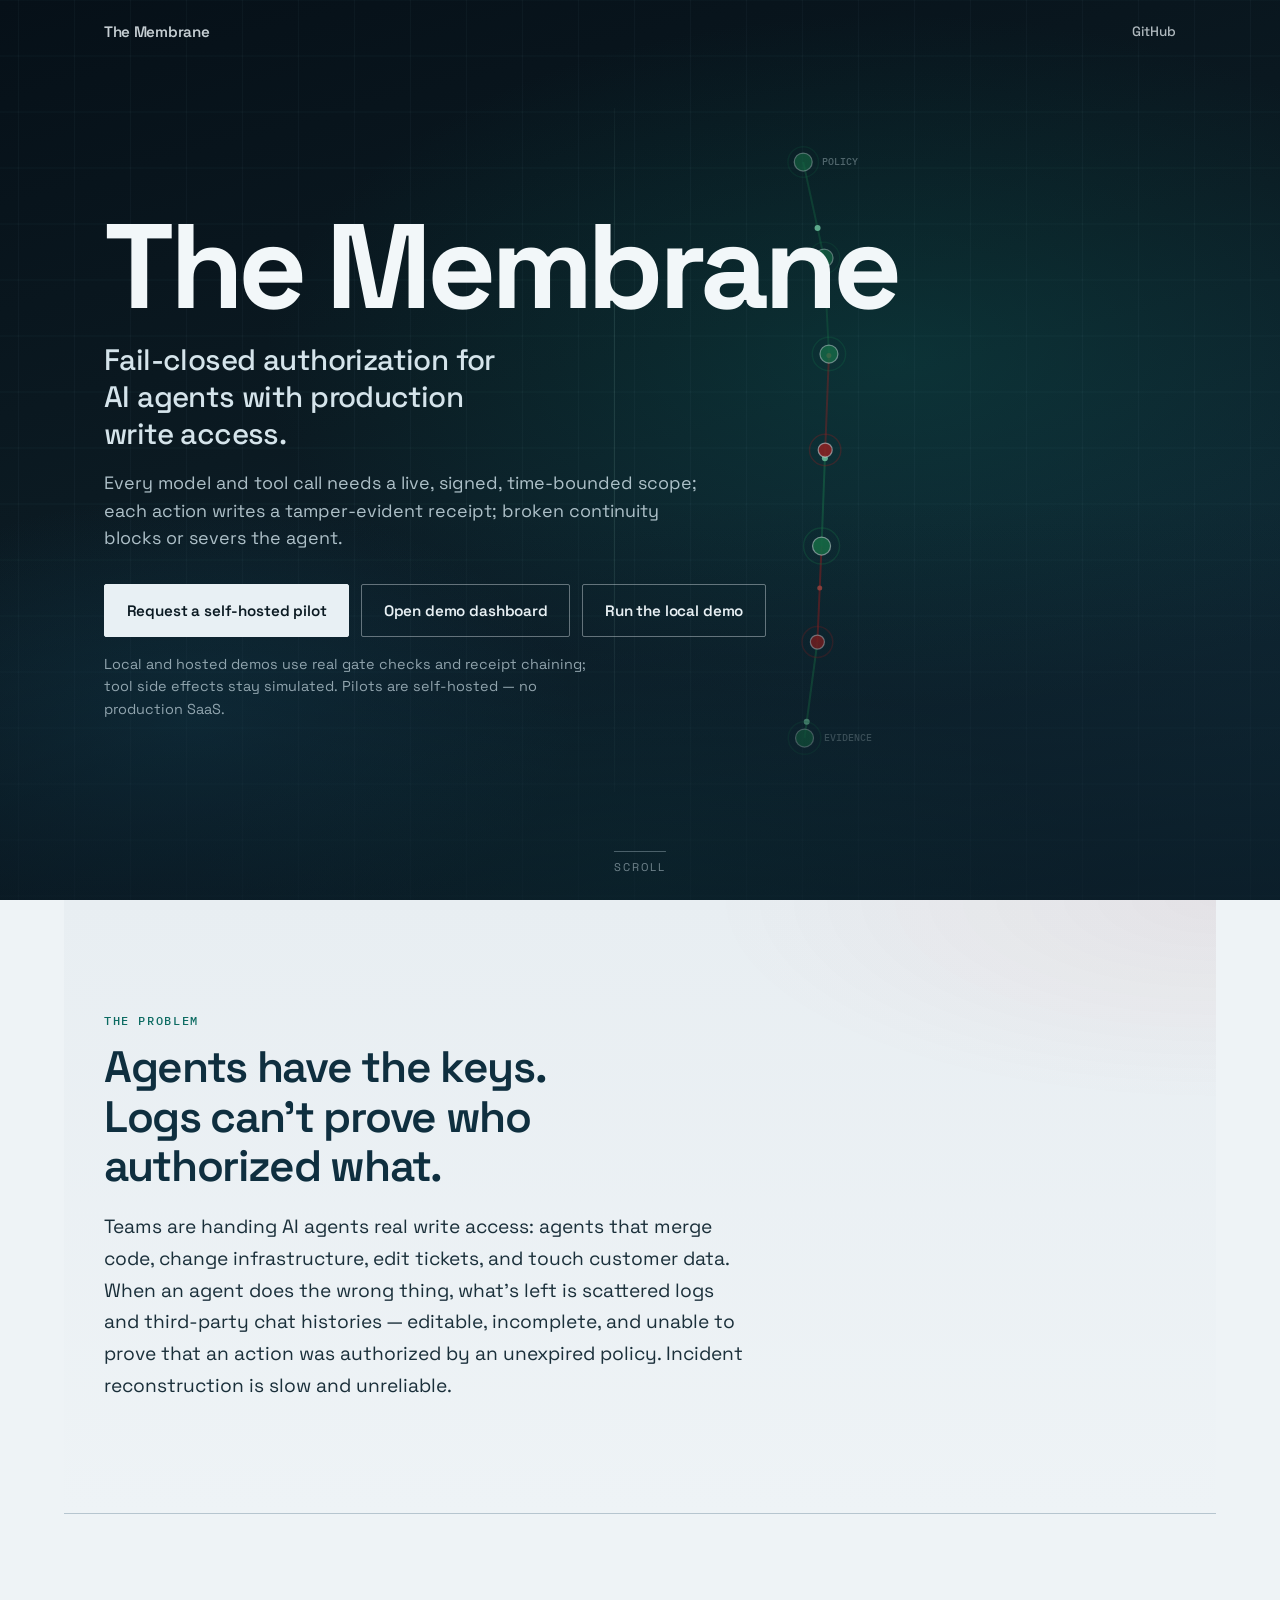
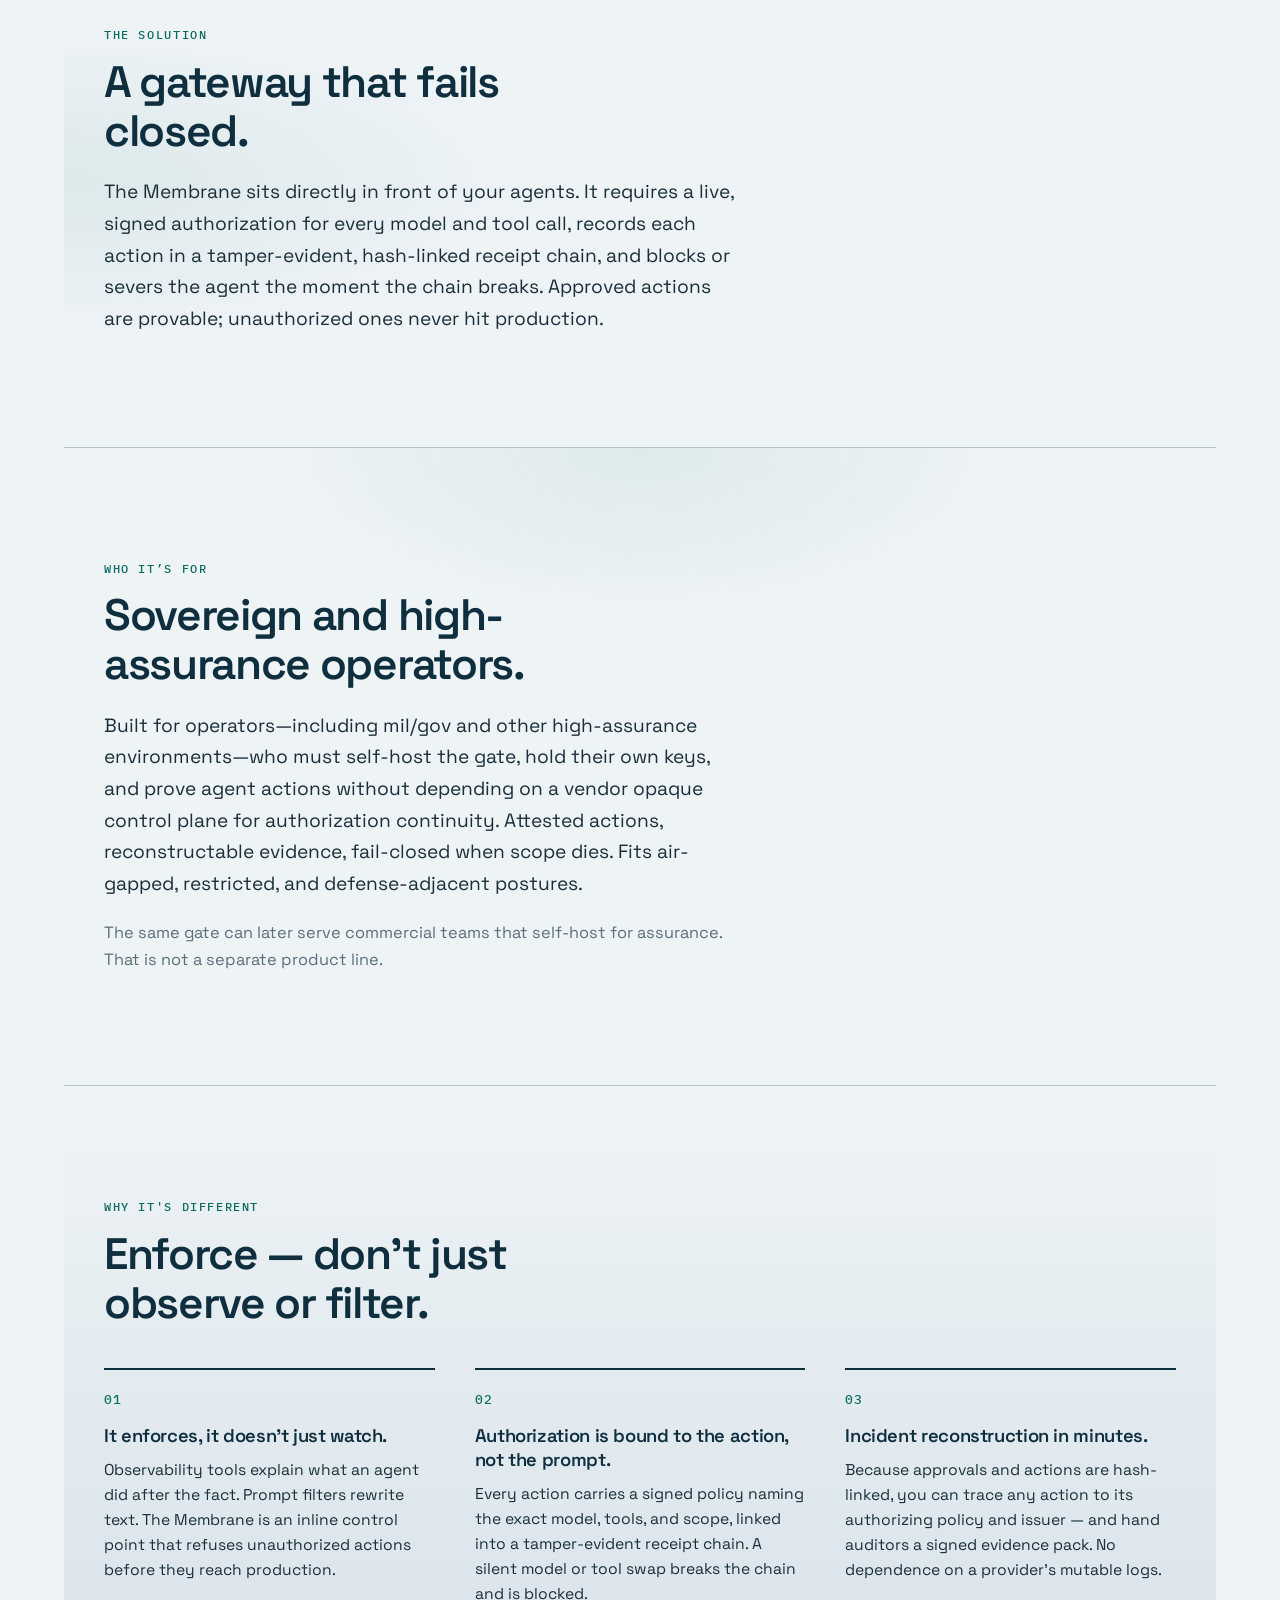
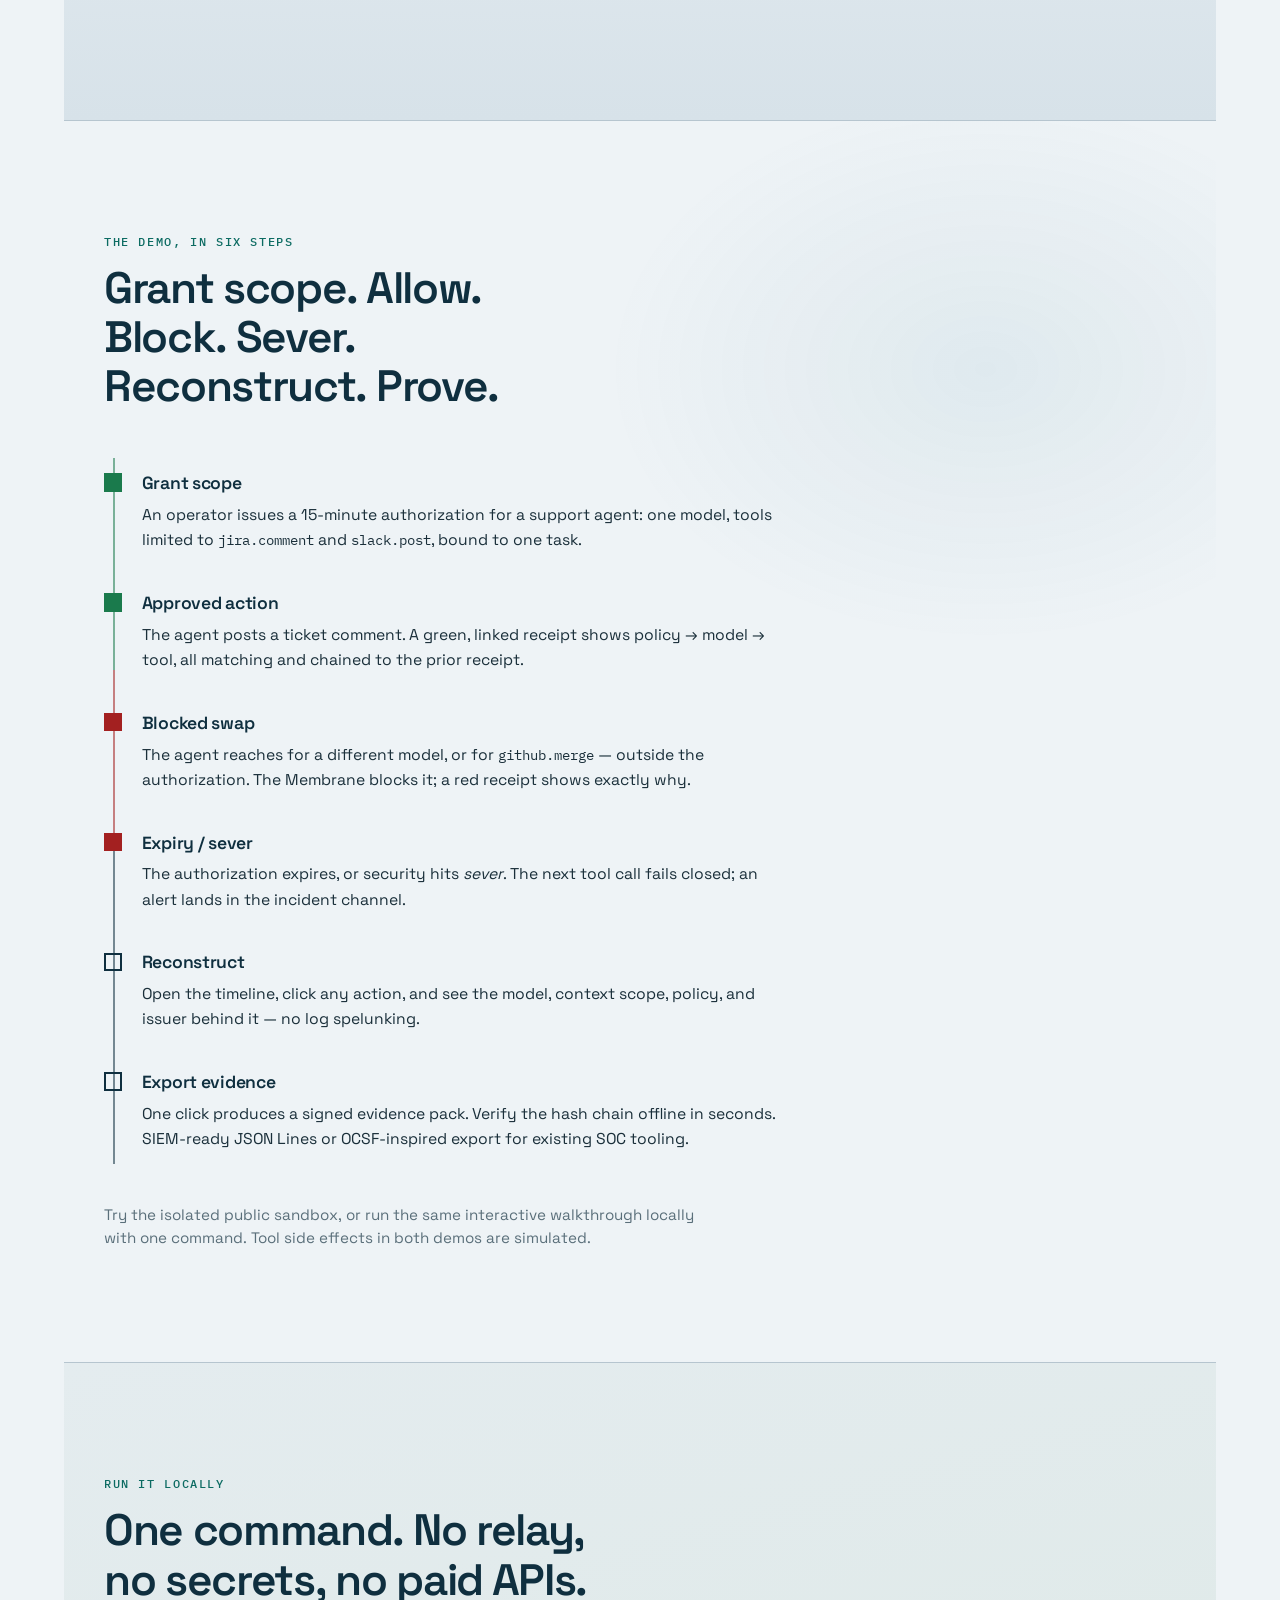
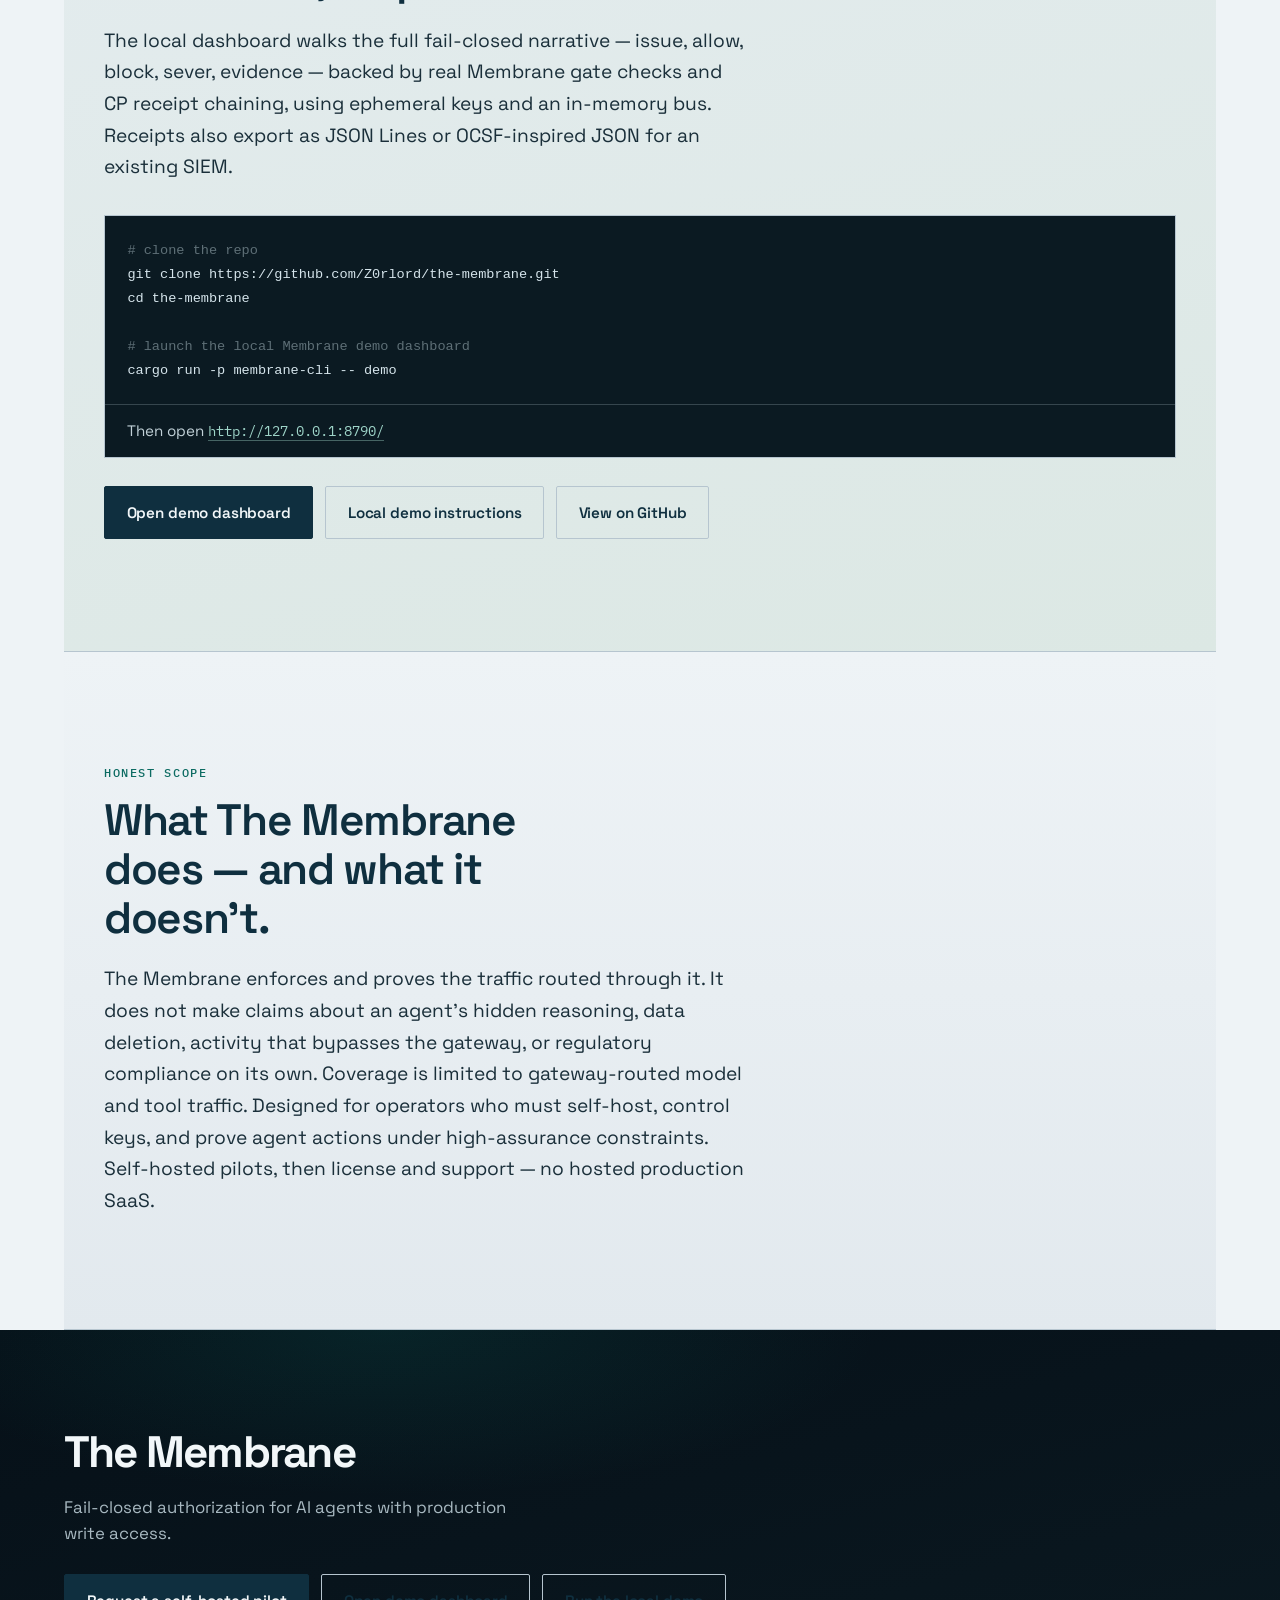
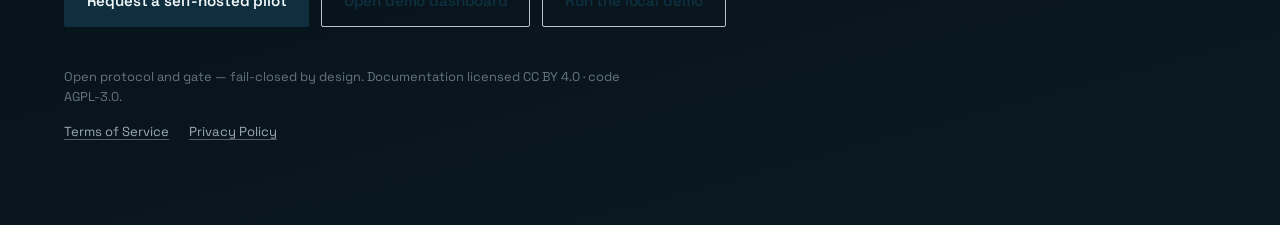
==== site/index.html @ 23954904 "Remove certification disclaimer from public copy. Co-authored-by: Cursor <cursoragent@cursor.com>" ====
<!DOCTYPE html>
<html lang="en">
<head>
  <meta charset="utf-8" />
  <meta name="viewport" content="width=device-width, initial-scale=1" />
  <title>The Membrane — Fail-closed authorization for AI agents with production write access</title>
  <meta name="description" content="The Membrane is a fail-closed authorization gateway for AI agents with production or operational write access. Live signed scopes, tamper-evident receipts, block or sever on broken continuity — for sovereign and high-assurance operators who self-host and hold their own keys." />
  <meta name="theme-color" content="#0b1a22" />

  <meta property="og:type" content="website" />
  <meta property="og:title" content="The Membrane — fail-closed authorization gateway for AI agents" />
  <meta property="og:description" content="Every model and tool call needs a live, signed, time-bounded scope. Each action writes a tamper-evident receipt. Broken continuity blocks or severs the agent." />
  <meta property="og:image" content="assets/og.svg" />
  <meta name="twitter:card" content="summary_large_image" />

  <link rel="icon" href="assets/favicon.svg" type="image/svg+xml" />
  <link rel="preconnect" href="https://fonts.googleapis.com" />
  <link rel="preconnect" href="https://fonts.gstatic.com" crossorigin />
  <link href="https://fonts.googleapis.com/css2?family=Space+Grotesk:wght@400;500;600;700&family=IBM+Plex+Mono:wght@400;500;600&display=swap" rel="stylesheet" />
  <link rel="stylesheet" href="styles.css" />
</head>
<body>
  <a class="skip" href="#problem">Skip to content</a>

  <!-- ============ HERO ============ -->
  <header class="hero" id="top">
    <canvas class="gate-canvas" aria-hidden="true"></canvas>
    <div class="hero-atmosphere" aria-hidden="true"></div>

    <nav class="topbar">
      <span class="wordmark-sm">The Membrane</span>
      <a class="topbar-link" href="https://github.com/Z0rlord/the-membrane" rel="noopener" target="_blank">GitHub</a>
    </nav>

    <div class="hero-inner">
      <h1 class="brand">The Membrane</h1>
      <p class="headline">Fail-closed authorization for AI agents with production write access.</p>
      <p class="subhead">Every model and tool call needs a live, signed, time-bounded scope; each action writes a tamper-evident receipt; broken continuity blocks or severs the agent.</p>
      <div class="cta-group">
        <a class="btn btn-primary" href="https://github.com/Z0rlord/the-membrane/issues/new?template=pilot-request.yml" rel="noopener" target="_blank">Request a self-hosted pilot</a>
        <a class="btn btn-ghost" href="https://membrane-demo.dojopop.live/" rel="noopener" target="_blank">Open demo dashboard</a>
        <a class="btn btn-ghost" href="#run">Run the local demo</a>
      </div>
      <p class="hero-trust-note">Local and hosted demos use real gate checks and receipt chaining; tool side effects stay simulated. Pilots are self-hosted — no production SaaS.</p>
    </div>

    <div class="scroll-cue" aria-hidden="true"><span>Scroll</span></div>
  </header>

  <main>
    <!-- ============ PROBLEM ============ -->
    <section class="section section-problem reveal" id="problem">
      <p class="eyebrow">The problem</p>
      <h2 class="section-title">Agents have the keys. Logs can't prove who authorized what.</h2>
      <p class="lede">
        Teams are handing AI agents real write access: agents that merge code, change
        infrastructure, edit tickets, and touch customer data. When an agent does the wrong thing,
        what’s left is scattered logs and third-party chat histories — editable, incomplete, and
        unable to prove that an action was authorized by an unexpired policy. Incident reconstruction
        is slow and unreliable.
      </p>
    </section>

    <!-- ============ SOLUTION ============ -->
    <section class="section section-solution reveal" id="solution">
      <p class="eyebrow">The solution</p>
      <h2 class="section-title">A gateway that fails closed.</h2>
      <p class="lede">
        The Membrane sits directly in front of your agents. It requires a live, signed authorization for
        every model and tool call, records each action in a tamper-evident, hash-linked receipt chain,
        and blocks or severs the agent the moment the chain breaks. Approved actions are provable;
        unauthorized ones never hit production.
      </p>
    </section>

    <!-- ============ WHO ============ -->
    <section class="section section-audience reveal" id="who">
      <p class="eyebrow">Who it’s for</p>
      <h2 class="section-title">Sovereign and high-assurance operators.</h2>
      <p class="lede">
        Built for operators—including mil/gov and other high-assurance environments—who must self-host
        the gate, hold their own keys, and prove agent actions without depending on a vendor opaque
        control plane for authorization continuity. Attested actions, reconstructable evidence, fail-closed
        when scope dies. Fits air-gapped, restricted, and defense-adjacent postures.
      </p>
      <p class="lede audience-secondary">
        The same gate can later serve commercial teams that self-host for assurance. That is not a
        separate product line.
      </p>
    </section>

    <!-- ============ DIFFERENTIATORS ============ -->
    <section class="section section-diff reveal" id="how">
      <p class="eyebrow">Why it's different</p>
      <h2 class="section-title">Enforce — don’t just observe or filter.</h2>
      <div class="diff-grid">
        <div class="diff-item">
          <span class="diff-num">01</span>
          <h3>It enforces, it doesn't just watch.</h3>
          <p>Observability tools explain what an agent did after the fact. Prompt filters rewrite text.
            The Membrane is an inline control point that refuses unauthorized actions before they reach
            production.</p>
        </div>
        <div class="diff-item">
          <span class="diff-num">02</span>
          <h3>Authorization is bound to the action, not the prompt.</h3>
          <p>Every action carries a signed policy naming the exact model, tools, and scope, linked into
            a tamper-evident receipt chain. A silent model or tool swap breaks the chain and is blocked.</p>
        </div>
        <div class="diff-item">
          <span class="diff-num">03</span>
          <h3>Incident reconstruction in minutes.</h3>
          <p>Because approvals and actions are hash-linked, you can trace any action to its authorizing
            policy and issuer — and hand auditors a signed evidence pack. No dependence on a provider's
            mutable logs.</p>
        </div>
      </div>
    </section>

    <!-- ============ DEMO STORY ============ -->
    <section class="section section-demo reveal" id="demo">
      <p class="eyebrow">The demo, in six steps</p>
      <h2 class="section-title">Grant scope. Allow. Block. Sever. Reconstruct. Prove.</h2>
      <ol class="demo-chain" aria-label="Six-step demo narrative">
        <li class="step step-allow">
          <span class="step-state" aria-hidden="true"></span>
          <div class="step-body">
            <h3>Grant scope</h3>
            <p>An operator issues a 15-minute authorization for a support agent: one model, tools limited
              to <span class="mono">jira.comment</span> and <span class="mono">slack.post</span>, bound to one task.</p>
          </div>
        </li>
        <li class="step step-allow">
          <span class="step-state" aria-hidden="true"></span>
          <div class="step-body">
            <h3>Approved action</h3>
            <p>The agent posts a ticket comment. A green, linked receipt shows policy → model → tool, all
              matching and chained to the prior receipt.</p>
          </div>
        </li>
        <li class="step step-block">
          <span class="step-state" aria-hidden="true"></span>
          <div class="step-body">
            <h3>Blocked swap</h3>
            <p>The agent reaches for a different model, or for <span class="mono">github.merge</span> —
              outside the authorization. The Membrane blocks it; a red receipt shows exactly why.</p>
          </div>
        </li>
        <li class="step step-block">
          <span class="step-state" aria-hidden="true"></span>
          <div class="step-body">
            <h3>Expiry / sever</h3>
            <p>The authorization expires, or security hits <em>sever</em>. The next tool call fails closed;
              an alert lands in the incident channel.</p>
          </div>
        </li>
        <li class="step step-neutral">
          <span class="step-state" aria-hidden="true"></span>
          <div class="step-body">
            <h3>Reconstruct</h3>
            <p>Open the timeline, click any action, and see the model, context scope, policy,
              and issuer behind it — no log spelunking.</p>
          </div>
        </li>
        <li class="step step-neutral">
          <span class="step-state" aria-hidden="true"></span>
          <div class="step-body">
            <h3>Export evidence</h3>
            <p>One click produces a signed evidence pack. Verify the hash chain offline in seconds.
              SIEM-ready JSON Lines or OCSF-inspired export for existing SOC tooling.</p>
          </div>
        </li>
      </ol>
      <p class="demo-note">Try the isolated public sandbox, or run the same interactive walkthrough locally with one command. Tool side effects in both demos are simulated.</p>
    </section>

    <!-- ============ RUN LOCALLY ============ -->
    <section class="section section-run reveal" id="run">
      <p class="eyebrow">Run it locally</p>
      <h2 class="section-title">One command. No relay, no secrets, no paid APIs.</h2>
      <p class="lede">
        The local dashboard walks the full fail-closed narrative — issue, allow, block, sever, evidence —
        backed by real Membrane gate checks and CP receipt chaining, using ephemeral keys and an in-memory bus.
        Receipts also export as JSON Lines or OCSF-inspired JSON for an existing SIEM.
      </p>
      <div class="run-panel">
        <div class="run-steps">
          <pre class="code"><code><span class="c-dim"># clone the repo</span>
git clone https://github.com/Z0rlord/the-membrane.git
cd the-membrane

<span class="c-dim"># launch the local Membrane demo dashboard</span>
cargo run -p membrane-cli -- demo</code></pre>
          <p class="run-open">Then open <a class="mono" href="http://127.0.0.1:8790/">http://127.0.0.1:8790/</a></p>
        </div>
      </div>
      <div class="cta-group">
        <a class="btn btn-primary" href="https://membrane-demo.dojopop.live/" rel="noopener" target="_blank">Open demo dashboard</a>
        <a class="btn btn-ghost" href="https://github.com/Z0rlord/the-membrane#local-demo-dashboard" rel="noopener" target="_blank">Local demo instructions</a>
        <a class="btn btn-ghost" href="https://github.com/Z0rlord/the-membrane" rel="noopener" target="_blank">View on GitHub</a>
      </div>
    </section>

    <!-- ============ HONEST SCOPE ============ -->
    <section class="section section-scope reveal" id="scope">
      <p class="eyebrow">Honest scope</p>
      <h2 class="section-title">What The Membrane does — and what it doesn't.</h2>
      <p class="lede">
        The Membrane enforces and proves the traffic routed through it. It does not make claims about an
        agent's hidden reasoning, data deletion, activity that bypasses the gateway, or regulatory
        compliance on its own. Coverage is limited to gateway-routed model and tool traffic.
        Designed for operators who must self-host, control keys, and prove agent actions under
        high-assurance constraints. Self-hosted pilots, then license and support — no hosted production SaaS.
      </p>
    </section>
  </main>

  <!-- ============ FOOTER CTA ============ -->
  <footer class="footer">
    <div class="footer-inner">
      <p class="footer-brand">The Membrane</p>
      <p class="footer-tag">Fail-closed authorization for AI agents with production write access.</p>
      <div class="cta-group">
        <a class="btn btn-primary" href="https://github.com/Z0rlord/the-membrane/issues/new?template=pilot-request.yml" rel="noopener" target="_blank">Request a self-hosted pilot</a>
        <a class="btn btn-ghost" href="https://membrane-demo.dojop.live/" rel="noopener" target="_blank">Open demo dashboard</a>
        <a class="btn btn-ghost" href="#run">Run the local demo</a>
      </div>
      <p class="footer-meta">
        Open protocol and gate — fail-closed by design.
        Documentation licensed CC BY 4.0 · code AGPL-3.0.
      </p>
      <nav class="footer-legal" aria-label="Legal">
        <a href="/terms/">Terms of Service</a>
        <a href="/privacy/">Privacy Policy</a>
      </nav>
    </div>
  </footer>

  <script src="app.js"></script>
</body>
</html>
---- site/styles.css ----
/* The Membrane landing — intentional, fail-closed aesthetic */

:root {
  --ink: #0b1a22;
  --ink-soft: #1a2f3a;
  --muted: #5a6f7a;
  --paper: #eef3f6;
  --paper-deep: #d7e2e9;
  --line: #b6c5cf;
  --navy: #0f2f3f;
  --teal: #0c6b62;
  --teal-deep: #084f49;
  --allow: #1a7a4c;
  --block: #a32020;
  --focus: #1c6b8a;
  --font-display: "Space Grotesk", "Avenir Next", "Segoe UI", sans-serif;
  --font-mono: "IBM Plex Mono", ui-monospace, "SFMono-Regular", Menlo, monospace;
  --ease: cubic-bezier(0.22, 1, 0.36, 1);
  --max: 72rem;
}

*,
*::before,
*::after {
  box-sizing: border-box;
}

html {
  scroll-behavior: smooth;
}

@media (prefers-reduced-motion: reduce) {
  html { scroll-behavior: auto; }
  *, *::before, *::after {
    animation-duration: 0.01ms !important;
    animation-iteration-count: 1 !important;
    transition-duration: 0.01ms !important;
  }
}

body {
  margin: 0;
  color: var(--ink);
  font-family: var(--font-display);
  font-weight: 400;
  line-height: 1.55;
  background: var(--paper);
  -webkit-font-smoothing: antialiased;
  text-rendering: optimizeLegibility;
}

img, svg { display: block; max-width: 100%; }
a { color: inherit; }
.mono { font-family: var(--font-mono); font-size: 0.92em; }

.skip {
  position: absolute;
  left: -9999px;
  top: 0;
  background: var(--navy);
  color: #fff;
  padding: 0.5rem 1rem;
  z-index: 100;
}
.skip:focus { left: 1rem; top: 1rem; }

/* ---------- HERO ---------- */

.hero {
  position: relative;
  min-height: 100svh;
  display: flex;
  flex-direction: column;
  overflow: hidden;
  color: #e8f0f4;
  background:
    radial-gradient(ellipse 90% 70% at 70% 40%, rgba(12, 107, 98, 0.28) 0%, transparent 55%),
    radial-gradient(ellipse 60% 50% at 15% 80%, rgba(28, 107, 138, 0.22) 0%, transparent 50%),
    linear-gradient(165deg, #061018 0%, #0b1a22 42%, #123040 100%);
}

.gate-canvas {
  position: absolute;
  inset: 0;
  width: 100%;
  height: 100%;
  pointer-events: none;
  opacity: 0.85;
}

.hero-atmosphere {
  position: absolute;
  inset: 0;
  pointer-events: none;
  background:
    linear-gradient(180deg, transparent 55%, rgba(6, 16, 24, 0.55) 100%),
    radial-gradient(ellipse 50% 40% at 50% 100%, rgba(12, 107, 98, 0.15), transparent 70%);
}

.topbar {
  position: relative;
  z-index: 2;
  display: flex;
  align-items: center;
  justify-content: space-between;
  padding: 1.25rem clamp(1.25rem, 4vw, 2.5rem);
  max-width: var(--max);
  width: 100%;
  margin: 0 auto;
}

.wordmark-sm {
  font-weight: 600;
  letter-spacing: -0.02em;
  font-size: 0.95rem;
  opacity: 0.85;
}

.topbar-link {
  font-size: 0.85rem;
  font-weight: 500;
  text-decoration: none;
  opacity: 0.75;
  border-bottom: 1px solid transparent;
  transition: opacity 0.25s var(--ease), border-color 0.25s var(--ease);
}
.topbar-link:hover,
.topbar-link:focus-visible {
  opacity: 1;
  border-color: rgba(232, 240, 244, 0.45);
  outline: none;
}

.hero-inner {
  position: relative;
  z-index: 2;
  flex: 1;
  display: flex;
  flex-direction: column;
  justify-content: center;
  max-width: var(--max);
  width: 100%;
  margin: 0 auto;
  padding: 2rem clamp(1.25rem, 4vw, 2.5rem) 4rem;
}

.brand {
  margin: 0 0 1.25rem;
  font-size: clamp(3.4rem, 11vw, 7.5rem);
  font-weight: 700;
  letter-spacing: -0.045em;
  line-height: 0.92;
  color: #f2f7f9;
  animation: rise-in 0.9s var(--ease) both;
}

.headline {
  margin: 0 0 1rem;
  max-width: 22ch;
  font-size: clamp(1.35rem, 2.6vw, 1.85rem);
  font-weight: 500;
  letter-spacing: -0.02em;
  line-height: 1.25;
  color: #d5e4eb;
  animation: rise-in 0.9s var(--ease) 0.12s both;
}

.subhead {
  margin: 0 0 2rem;
  max-width: 38rem;
  font-size: clamp(1rem, 1.5vw, 1.12rem);
  font-weight: 400;
  color: rgba(196, 214, 222, 0.88);
  animation: rise-in 0.9s var(--ease) 0.22s both;
}

.cta-group {
  display: flex;
  flex-wrap: wrap;
  gap: 0.75rem;
  animation: rise-in 0.9s var(--ease) 0.32s both;
}

.hero-trust-note {
  margin: 1rem 0 0;
  max-width: 32rem;
  font-size: 0.9rem;
  color: rgba(196, 214, 222, 0.72);
  animation: rise-in 0.9s var(--ease) 0.4s both;
}

.btn {
  display: inline-flex;
  align-items: center;
  justify-content: center;
  gap: 0.4rem;
  padding: 0.85rem 1.35rem;
  font-family: inherit;
  font-size: 0.95rem;
  font-weight: 600;
  letter-spacing: -0.01em;
  text-decoration: none;
  border: 1px solid transparent;
  border-radius: 2px;
  transition: background 0.25s var(--ease), color 0.25s var(--ease), border-color 0.25s var(--ease), transform 0.25s var(--ease);
}
.btn:focus-visible {
  outline: 2px solid var(--focus);
  outline-offset: 3px;
}
.btn:hover { transform: translateY(-1px); }

.btn-primary {
  background: #e8f0f4;
  color: var(--ink);
  border-color: #e8f0f4;
}
.btn-primary:hover { background: #fff; border-color: #fff; }

.btn-ghost {
  background: transparent;
  color: #e8f0f4;
  border-color: rgba(232, 240, 244, 0.4);
}
.btn-ghost:hover {
  border-color: #e8f0f4;
  background: rgba(232, 240, 244, 0.06);
}

/* Light-section button variants */
.section .btn-primary,
.footer .btn-primary {
  background: var(--navy);
  color: #f2f7f9;
  border-color: var(--navy);
}
.section .btn-primary:hover,
.footer .btn-primary:hover {
  background: var(--ink);
  border-color: var(--ink);
}
.section .btn-ghost,
.footer .btn-ghost {
  color: var(--navy);
  border-color: var(--line);
}
.section .btn-ghost:hover,
.footer .btn-ghost:hover {
  border-color: var(--navy);
  background: rgba(15, 47, 63, 0.04);
}

.scroll-cue {
  position: absolute;
  bottom: 1.5rem;
  left: 50%;
  transform: translateX(-50%);
  z-index: 2;
  font-size: 0.7rem;
  letter-spacing: 0.18em;
  text-transform: uppercase;
  color: rgba(196, 214, 222, 0.55);
  animation: cue-pulse 2.4s var(--ease) infinite;
}
.scroll-cue span {
  display: block;
  padding-top: 0.4rem;
  border-top: 1px solid rgba(196, 214, 222, 0.35);
}

@keyframes rise-in {
  from { opacity: 0; transform: translateY(18px); }
  to { opacity: 1; transform: translateY(0); }
}

@keyframes cue-pulse {
  0%, 100% { opacity: 0.45; transform: translateX(-50%) translateY(0); }
  50% { opacity: 0.85; transform: translateX(-50%) translateY(4px); }
}

/* ---------- SECTIONS ---------- */

.section {
  max-width: var(--max);
  margin: 0 auto;
  padding: clamp(4rem, 10vw, 7rem) clamp(1.25rem, 4vw, 2.5rem);
  border-bottom: 1px solid var(--line);
}

.eyebrow {
  margin: 0 0 0.85rem;
  font-family: var(--font-mono);
  font-size: 0.72rem;
  font-weight: 500;
  letter-spacing: 0.14em;
  text-transform: uppercase;
  color: var(--teal);
}

.section-title {
  margin: 0 0 1.25rem;
  max-width: 18ch;
  font-size: clamp(1.85rem, 4vw, 2.75rem);
  font-weight: 600;
  letter-spacing: -0.03em;
  line-height: 1.12;
  color: var(--navy);
}

.lede {
  margin: 0;
  max-width: 40rem;
  font-size: clamp(1.05rem, 1.6vw, 1.2rem);
  color: var(--ink-soft);
  line-height: 1.65;
}

/* Soft atmospheric washes between sections — not flat */
.section-problem {
  background:
    radial-gradient(ellipse 80% 60% at 100% 0%, rgba(163, 32, 32, 0.06), transparent 55%),
    linear-gradient(180deg, #e8eef2 0%, var(--paper) 100%);
}
.section-solution {
  background:
    radial-gradient(ellipse 70% 50% at 0% 50%, rgba(12, 107, 98, 0.08), transparent 60%),
    var(--paper);
}
.section-audience {
  background:
    radial-gradient(ellipse 55% 45% at 50% 0%, rgba(12, 107, 98, 0.07), transparent 60%),
    var(--paper);
}

.section-diff {
  background:
    linear-gradient(180deg, var(--paper) 0%, var(--paper-deep) 100%);
}
.section-demo {
  background:
    radial-gradient(ellipse 60% 40% at 80% 20%, rgba(28, 107, 138, 0.07), transparent 55%),
    var(--paper);
}
.section-run {
  background:
    linear-gradient(165deg, #e4ecef 0%, #dce8e4 100%);
}
.section-scope {
  background:
    linear-gradient(180deg, var(--paper) 0%, #e2e9ee 100%);
}

/* ---------- AUDIENCE ---------- */

.audience-secondary {
  margin-top: 1.25rem;
  color: var(--muted);
  font-size: 1.02rem;
}

/* ---------- DIFFERENTIATORS ---------- */

.diff-grid {
  display: grid;
  grid-template-columns: repeat(3, minmax(0, 1fr));
  gap: clamp(1.5rem, 4vw, 2.5rem);
  margin-top: 2.5rem;
}

.diff-item {
  padding-top: 1.25rem;
  border-top: 2px solid var(--navy);
}

.diff-num {
  display: block;
  margin-bottom: 0.85rem;
  font-family: var(--font-mono);
  font-size: 0.8rem;
  font-weight: 500;
  letter-spacing: 0.08em;
  color: var(--teal);
}

.diff-item h3 {
  margin: 0 0 0.65rem;
  font-size: 1.15rem;
  font-weight: 600;
  letter-spacing: -0.02em;
  line-height: 1.3;
  color: var(--navy);
}

.diff-item p {
  margin: 0;
  font-size: 0.98rem;
  color: var(--ink-soft);
  line-height: 1.6;
}

@media (max-width: 820px) {
  .diff-grid { grid-template-columns: 1fr; gap: 2rem; }
}

/* ---------- DEMO CHAIN ---------- */

.demo-chain {
  list-style: none;
  margin: 2.5rem 0 0;
  padding: 0;
  display: grid;
  gap: 0;
  position: relative;
}

.demo-chain::before {
  content: "";
  position: absolute;
  left: 0.55rem;
  top: 0.4rem;
  bottom: 0.4rem;
  width: 2px;
  background: linear-gradient(
    180deg,
    var(--allow) 0%,
    var(--allow) 30%,
    var(--block) 30%,
    var(--block) 55%,
    var(--navy) 55%,
    var(--navy) 100%
  );
  opacity: 0.55;
}

.step {
  display: grid;
  grid-template-columns: 1.25rem 1fr;
  gap: 1.1rem;
  padding: 1.15rem 0 1.15rem 0;
  position: relative;
}

.step-state {
  width: 1.15rem;
  height: 1.15rem;
  margin-top: 0.2rem;
  border: 2px solid var(--navy);
  background: var(--paper);
  position: relative;
  z-index: 1;
}

.step-allow .step-state {
  border-color: var(--allow);
  background: var(--allow);
}
.step-block .step-state {
  border-color: var(--block);
  background: var(--block);
}
.step-neutral .step-state {
  border-color: var(--navy);
  background: transparent;
}

.step-body h3 {
  margin: 0 0 0.35rem;
  font-size: 1.1rem;
  font-weight: 600;
  letter-spacing: -0.015em;
  color: var(--navy);
}

.step-body p {
  margin: 0;
  max-width: 40rem;
  font-size: 0.98rem;
  color: var(--ink-soft);
  line-height: 1.6;
}

.demo-note {
  margin: 2rem 0 0;
  max-width: 38rem;
  font-size: 0.95rem;
  color: var(--muted);
}

/* ---------- RUN PANEL ---------- */

.run-panel {
  margin: 2rem 0 1.75rem;
  border: 1px solid var(--line);
  background: var(--ink);
  color: #d5e4eb;
  overflow: hidden;
}

.code {
  margin: 0;
  padding: 1.35rem 1.4rem;
  font-family: var(--font-mono);
  font-size: 0.85rem;
  line-height: 1.7;
  overflow-x: auto;
  white-space: pre;
}

.c-dim { color: rgba(196, 214, 222, 0.45); }

.run-open {
  margin: 0;
  padding: 0.9rem 1.4rem;
  border-top: 1px solid rgba(182, 197, 207, 0.25);
  font-size: 0.95rem;
  color: rgba(213, 228, 235, 0.9);
}

.run-open a {
  color: #9ed4c8;
  text-decoration: none;
  border-bottom: 1px solid rgba(158, 212, 200, 0.4);
}
.run-open a:hover { border-bottom-color: #9ed4c8; }

/* ---------- FOOTER ---------- */

.footer {
  background:
    radial-gradient(ellipse 70% 60% at 30% 0%, rgba(12, 107, 98, 0.2), transparent 55%),
    linear-gradient(165deg, #061018 0%, #0b1a22 100%);
  color: #d5e4eb;
  padding: clamp(3.5rem, 8vw, 5.5rem) clamp(1.25rem, 4vw, 2.5rem);
}

.footer-inner {
  max-width: var(--max);
  margin: 0 auto;
}

.footer-brand {
  margin: 0 0 0.5rem;
  font-size: clamp(2rem, 4vw, 2.75rem);
  font-weight: 700;
  letter-spacing: -0.04em;
  color: #f2f7f9;
}

.footer-tag {
  margin: 0 0 1.75rem;
  max-width: 28rem;
  font-size: 1.05rem;
  color: rgba(196, 214, 222, 0.85);
}

.footer-meta {
  margin: 2.5rem 0 0;
  font-size: 0.8rem;
  color: rgba(196, 214, 222, 0.5);
  max-width: 36rem;
}

.footer-legal {
  display: flex;
  flex-wrap: wrap;
  gap: 0.75rem 1.25rem;
  margin-top: 1rem;
  font-size: 0.82rem;
  color: rgba(213, 228, 235, 0.72);
}

.footer-legal a {
  text-underline-offset: 0.2em;
  text-decoration-color: rgba(213, 228, 235, 0.35);
}

.footer-legal a:hover,
.footer-legal a:focus-visible {
  color: #f2f7f9;
  text-decoration-color: currentColor;
}

/* ---------- LEGAL PAGES ---------- */

.legal-page {
  min-height: 100svh;
  background:
    radial-gradient(ellipse 70% 35% at 80% 0%, rgba(12, 107, 98, 0.1), transparent 60%),
    var(--paper);
}

.legal-header {
  color: #e8f0f4;
  background:
    radial-gradient(ellipse 70% 100% at 75% 20%, rgba(12, 107, 98, 0.25), transparent 58%),
    linear-gradient(165deg, #061018 0%, #0b1a22 60%, #123040 100%);
}

.legal-header .topbar {
  min-height: 4.5rem;
}

.wordmark-link {
  color: inherit;
  text-decoration: none;
}

.legal-nav {
  display: flex;
  align-items: center;
  gap: clamp(0.8rem, 3vw, 1.5rem);
}

.legal-hero {
  max-width: var(--max);
  margin: 0 auto;
  padding: clamp(3.5rem, 9vw, 6.5rem) clamp(1.25rem, 4vw, 2.5rem);
}

.legal-hero h1 {
  margin: 0 0 0.85rem;
  font-size: clamp(2.5rem, 7vw, 4.75rem);
  font-weight: 700;
  letter-spacing: -0.045em;
  line-height: 1;
  color: #f2f7f9;
}

.legal-effective {
  margin: 0;
  font-family: var(--font-mono);
  font-size: 0.78rem;
  letter-spacing: 0.08em;
  text-transform: uppercase;
  color: rgba(196, 214, 222, 0.72);
}

.legal-main {
  width: min(100%, 52rem);
  margin: 0 auto;
  padding: clamp(3rem, 8vw, 5rem) clamp(1.25rem, 4vw, 2.5rem);
}

.legal-intro {
  margin: 0 0 3rem;
  padding-bottom: 2rem;
  border-bottom: 1px solid var(--line);
  font-size: clamp(1.08rem, 2vw, 1.25rem);
  line-height: 1.7;
  color: var(--ink-soft);
}

.legal-section {
  margin-top: 2.75rem;
}

.legal-section h2 {
  margin: 0 0 0.8rem;
  font-size: clamp(1.35rem, 3vw, 1.75rem);
  font-weight: 600;
  letter-spacing: -0.025em;
  line-height: 1.2;
  color: var(--navy);
}

.legal-section p,
.legal-section li {
  color: var(--ink-soft);
}

.legal-section p {
  margin: 0.75rem 0 0;
}

.legal-section ul {
  margin: 0.8rem 0 0;
  padding-left: 1.25rem;
}

.legal-section li + li {
  margin-top: 0.55rem;
}

.legal-section a,
.legal-crosslink a {
  color: var(--teal-deep);
  text-underline-offset: 0.18em;
  text-decoration-thickness: 1px;
}

.legal-crosslink {
  margin: 3.5rem 0 0;
  padding: 1.25rem 1.4rem;
  border-left: 3px solid var(--teal);
  background: rgba(12, 107, 98, 0.06);
  color: var(--ink-soft);
}

.legal-footer {
  padding-top: 2.5rem;
  padding-bottom: 2.5rem;
}

.legal-footer .footer-inner {
  display: flex;
  align-items: center;
  justify-content: space-between;
  gap: 1.5rem;
}

.legal-footer .footer-brand {
  margin: 0;
  font-size: 1.15rem;
}

.legal-footer .footer-legal {
  margin: 0;
}

@media (max-width: 620px) {
  .legal-header .topbar {
    align-items: flex-start;
  }

  .legal-nav {
    align-items: flex-end;
    flex-direction: column;
    gap: 0.35rem;
  }

  .legal-footer .footer-inner {
    align-items: flex-start;
    flex-direction: column;
  }
}

/* ---------- REVEAL ON SCROLL ---------- */

.reveal {
  opacity: 0;
  transform: translateY(22px);
  transition: opacity 0.7s var(--ease), transform 0.7s var(--ease);
}
.reveal.is-visible {
  opacity: 1;
  transform: translateY(0);
}

@media (prefers-reduced-motion: reduce) {
  .reveal { opacity: 1; transform: none; transition: none; }
  .brand, .headline, .subhead, .cta-group { animation: none; }
  .scroll-cue { animation: none; }
}
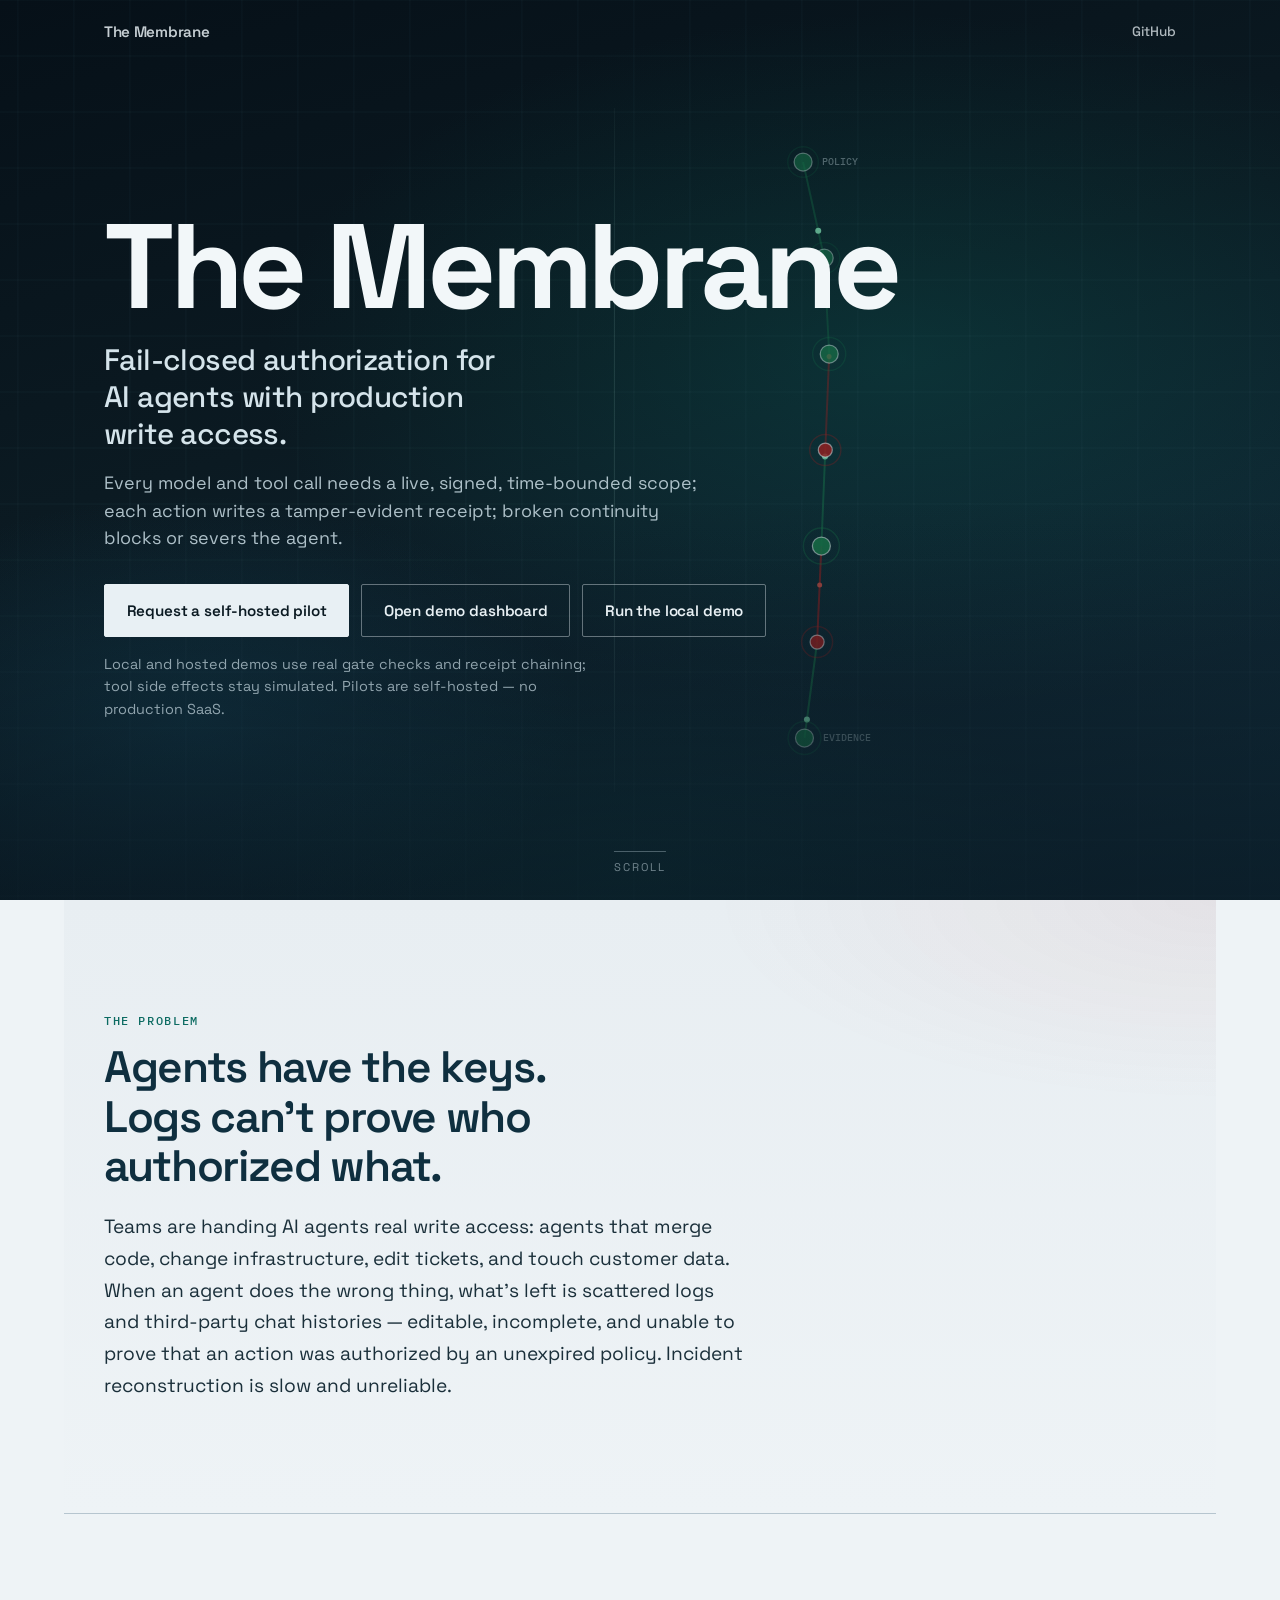
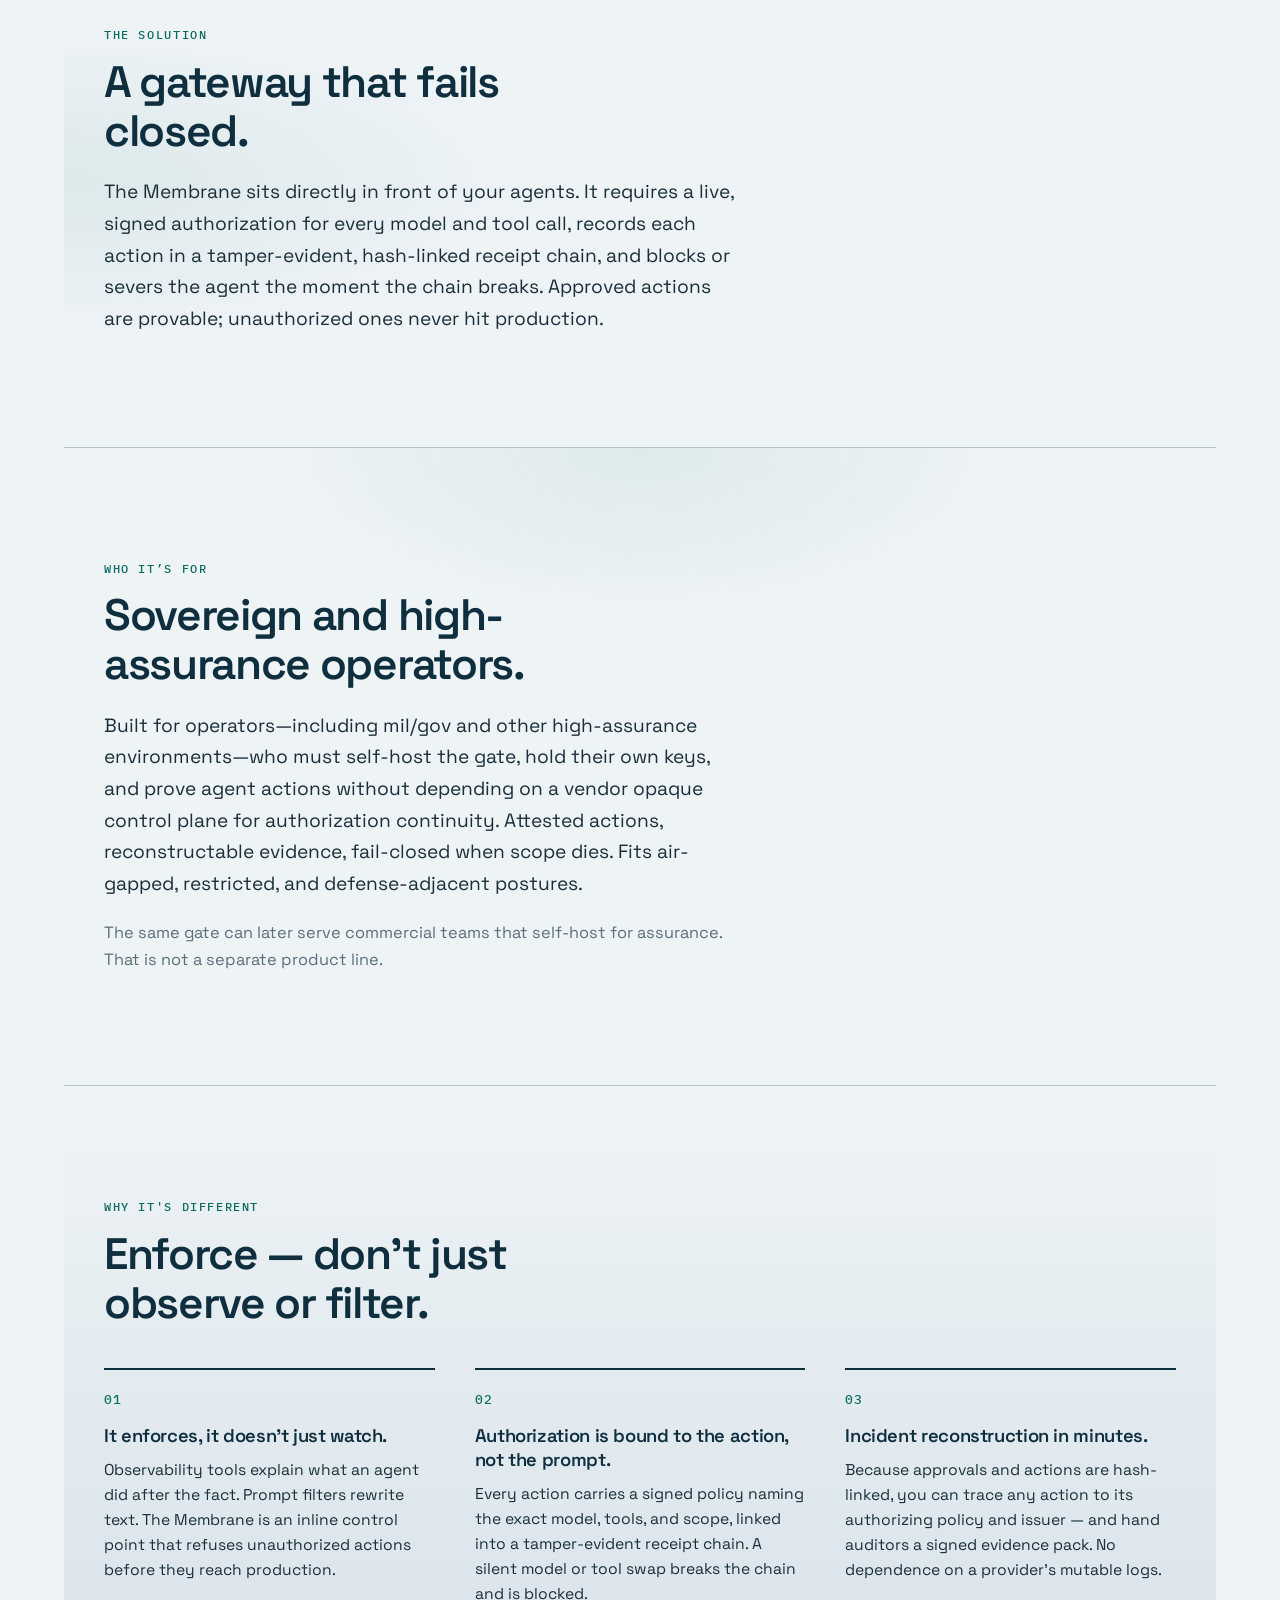
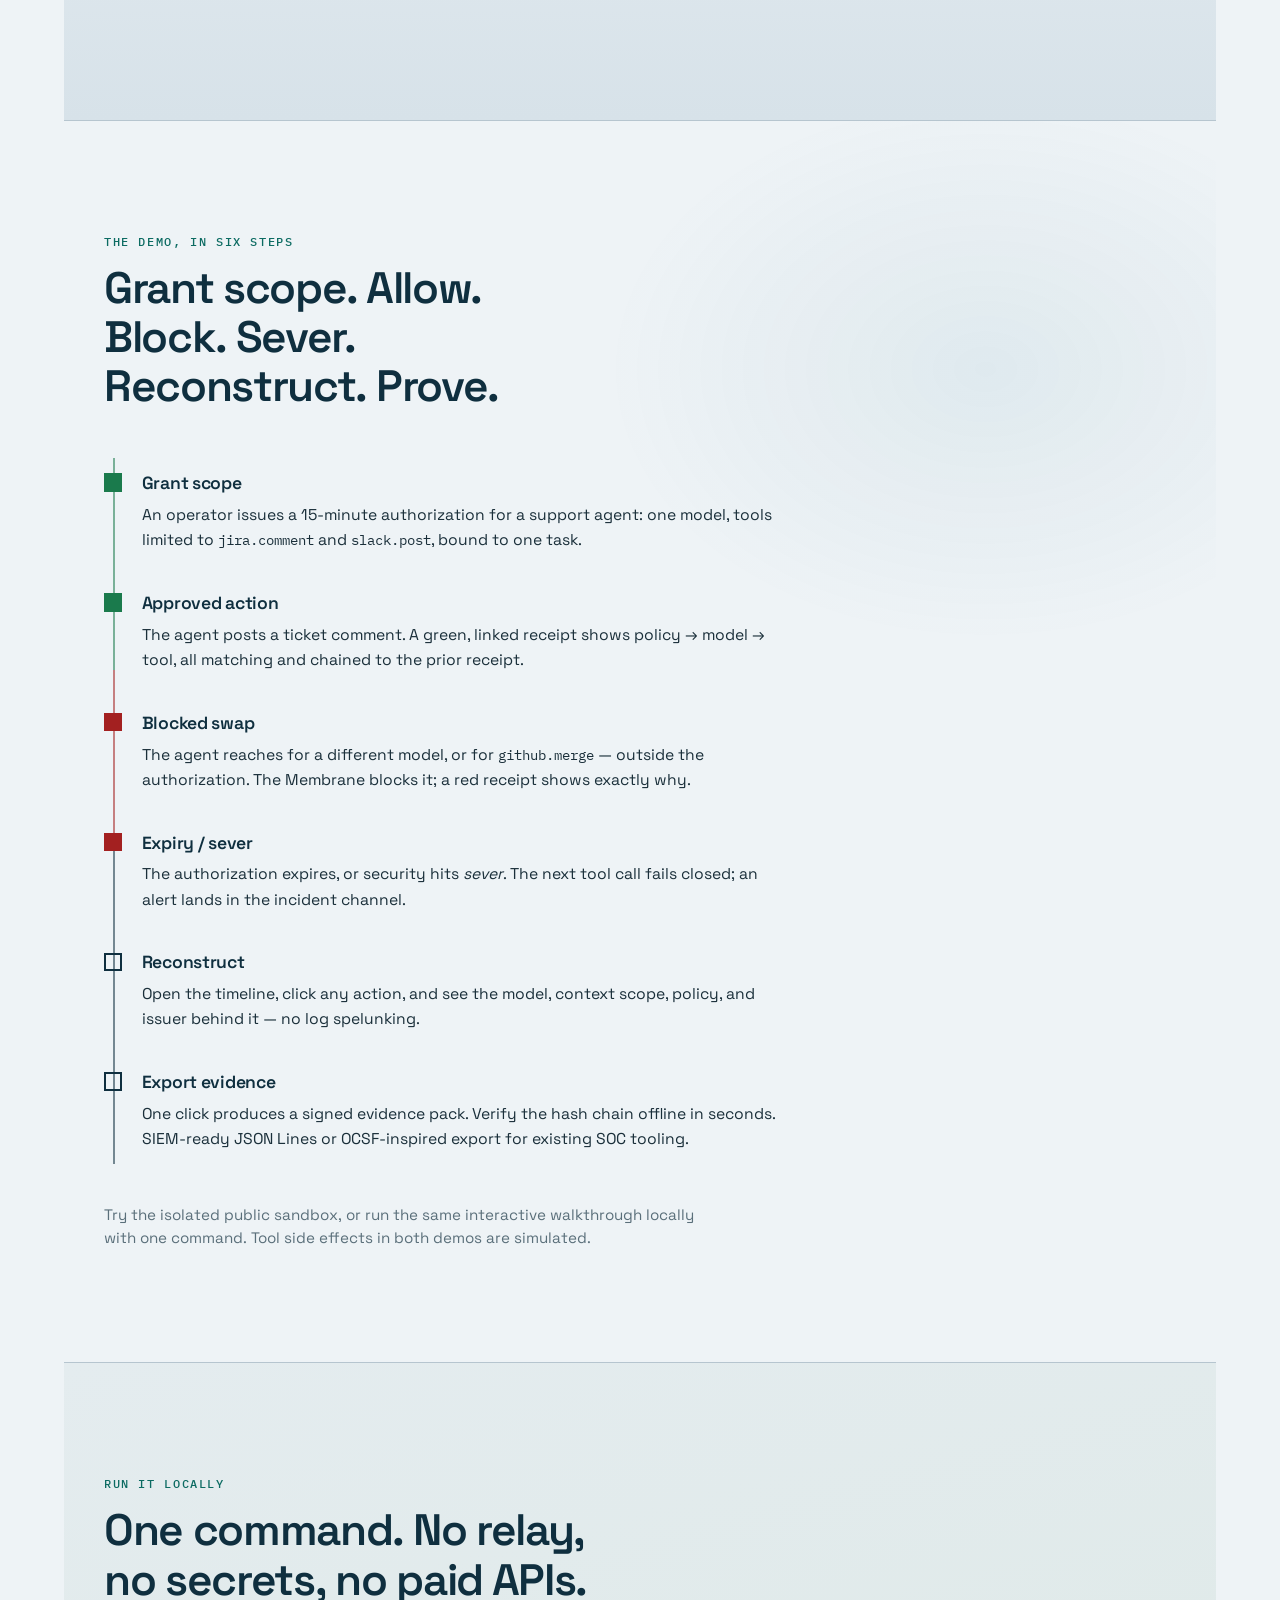
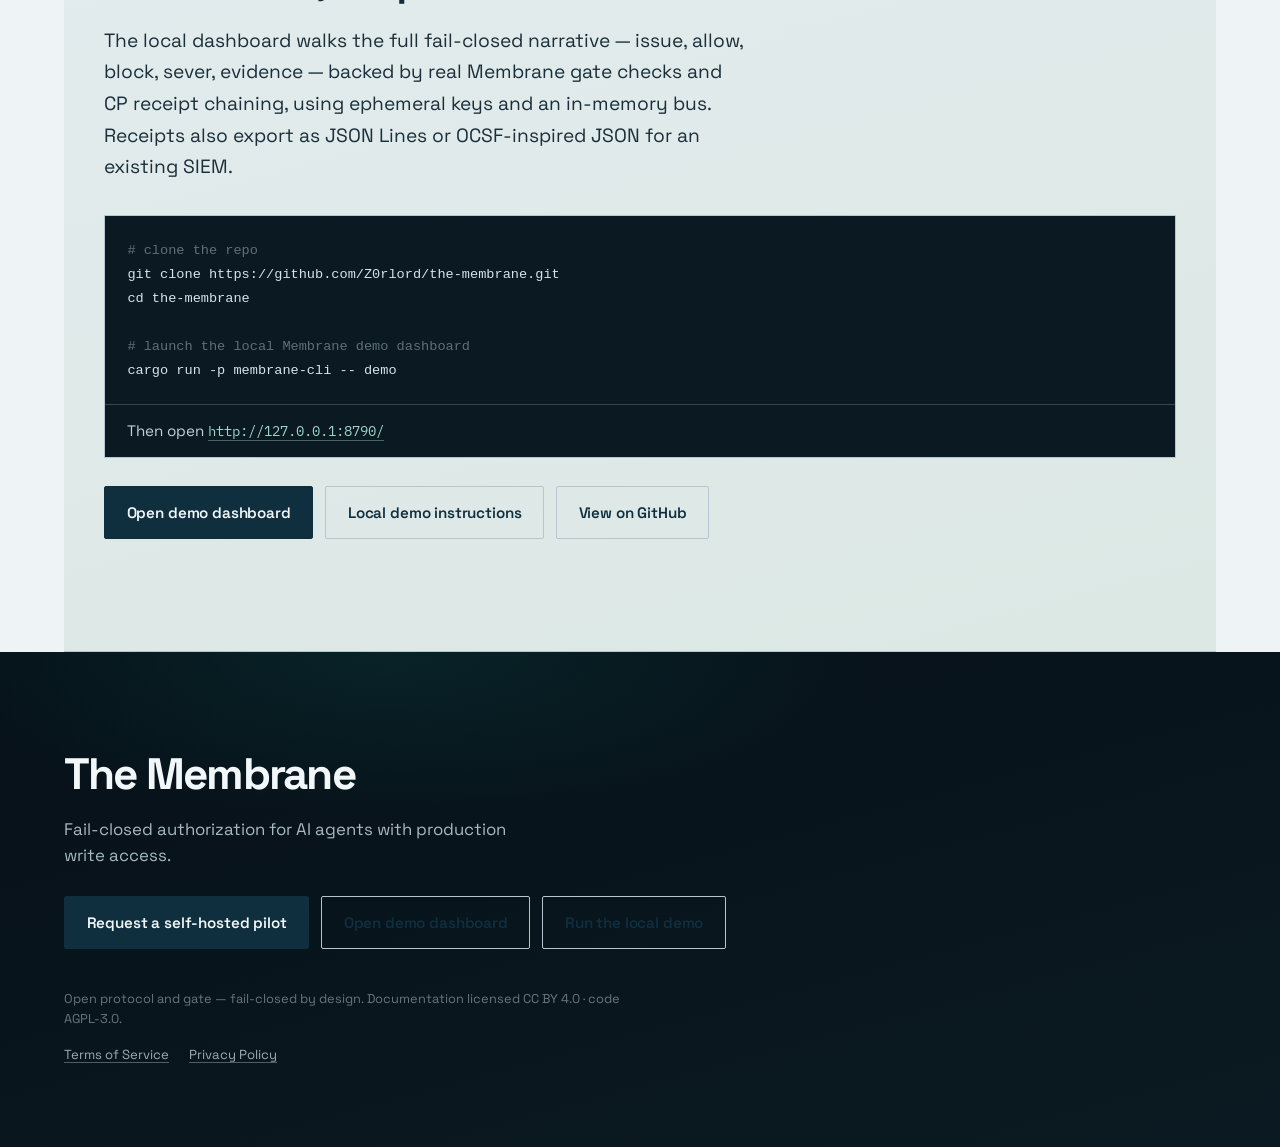
==== commit 6069f626: "Remove Honest Scope disclaimer wall from public copy. Landing and parallel README/docs laundry lists" ====
--- a/site/index.html
+++ b/site/index.html
@@ -200,19 +200,6 @@
         <a class="btn btn-ghost" href="https://github.com/Z0rlord/the-membrane" rel="noopener" target="_blank">View on GitHub</a>
       </div>
     </section>
-
-    <!-- ============ HONEST SCOPE ============ -->
-    <section class="section section-scope reveal" id="scope">
-      <p class="eyebrow">Honest scope</p>
-      <h2 class="section-title">What The Membrane does — and what it doesn't.</h2>
-      <p class="lede">
-        The Membrane enforces and proves the traffic routed through it. It does not make claims about an
-        agent's hidden reasoning, data deletion, activity that bypasses the gateway, or regulatory
-        compliance on its own. Coverage is limited to gateway-routed model and tool traffic.
-        Designed for operators who must self-host, control keys, and prove agent actions under
-        high-assurance constraints. Self-hosted pilots, then license and support — no hosted production SaaS.
-      </p>
-    </section>
   </main>
 
   <!-- ============ FOOTER CTA ============ -->
--- a/site/styles.css
+++ b/site/styles.css
@@ -345,10 +345,6 @@
   background:
     linear-gradient(165deg, #e4ecef 0%, #dce8e4 100%);
 }
-.section-scope {
-  background:
-    linear-gradient(180deg, var(--paper) 0%, #e2e9ee 100%);
-}
 
 /* ---------- AUDIENCE ---------- */
 
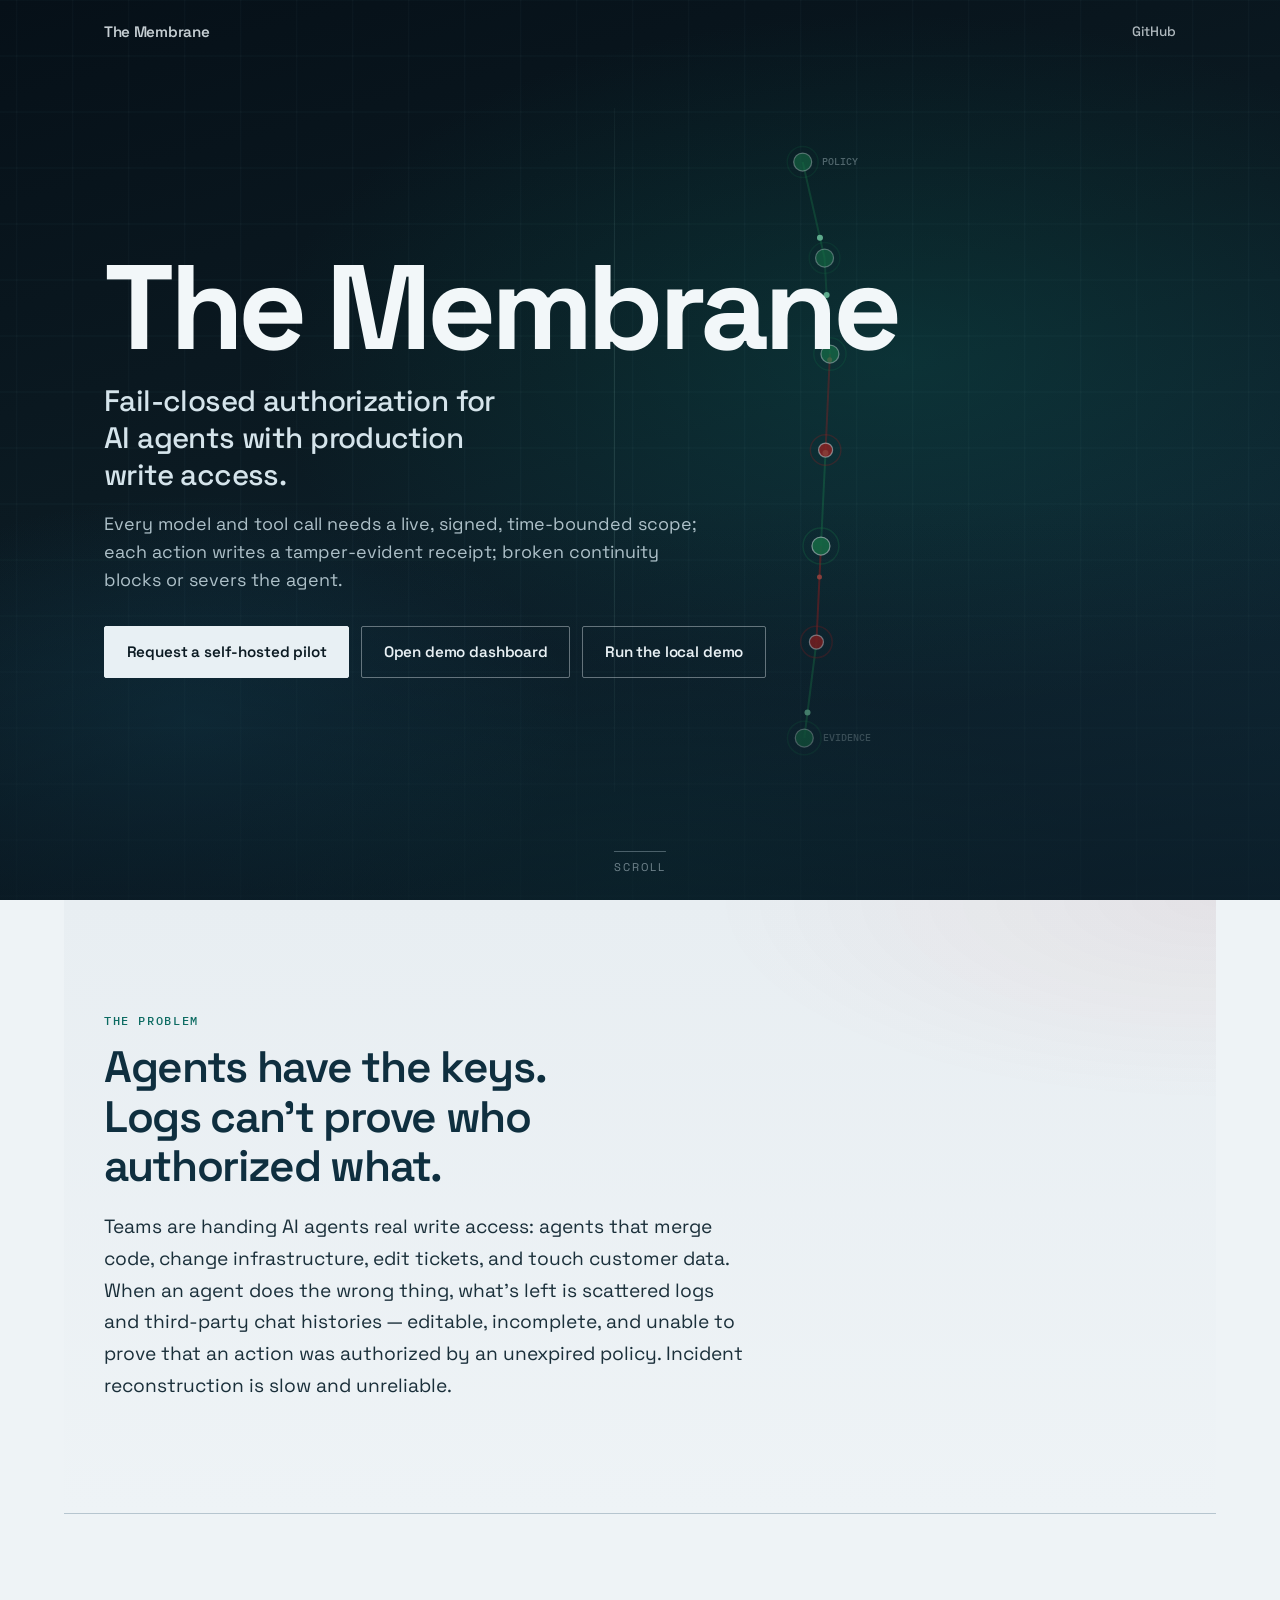
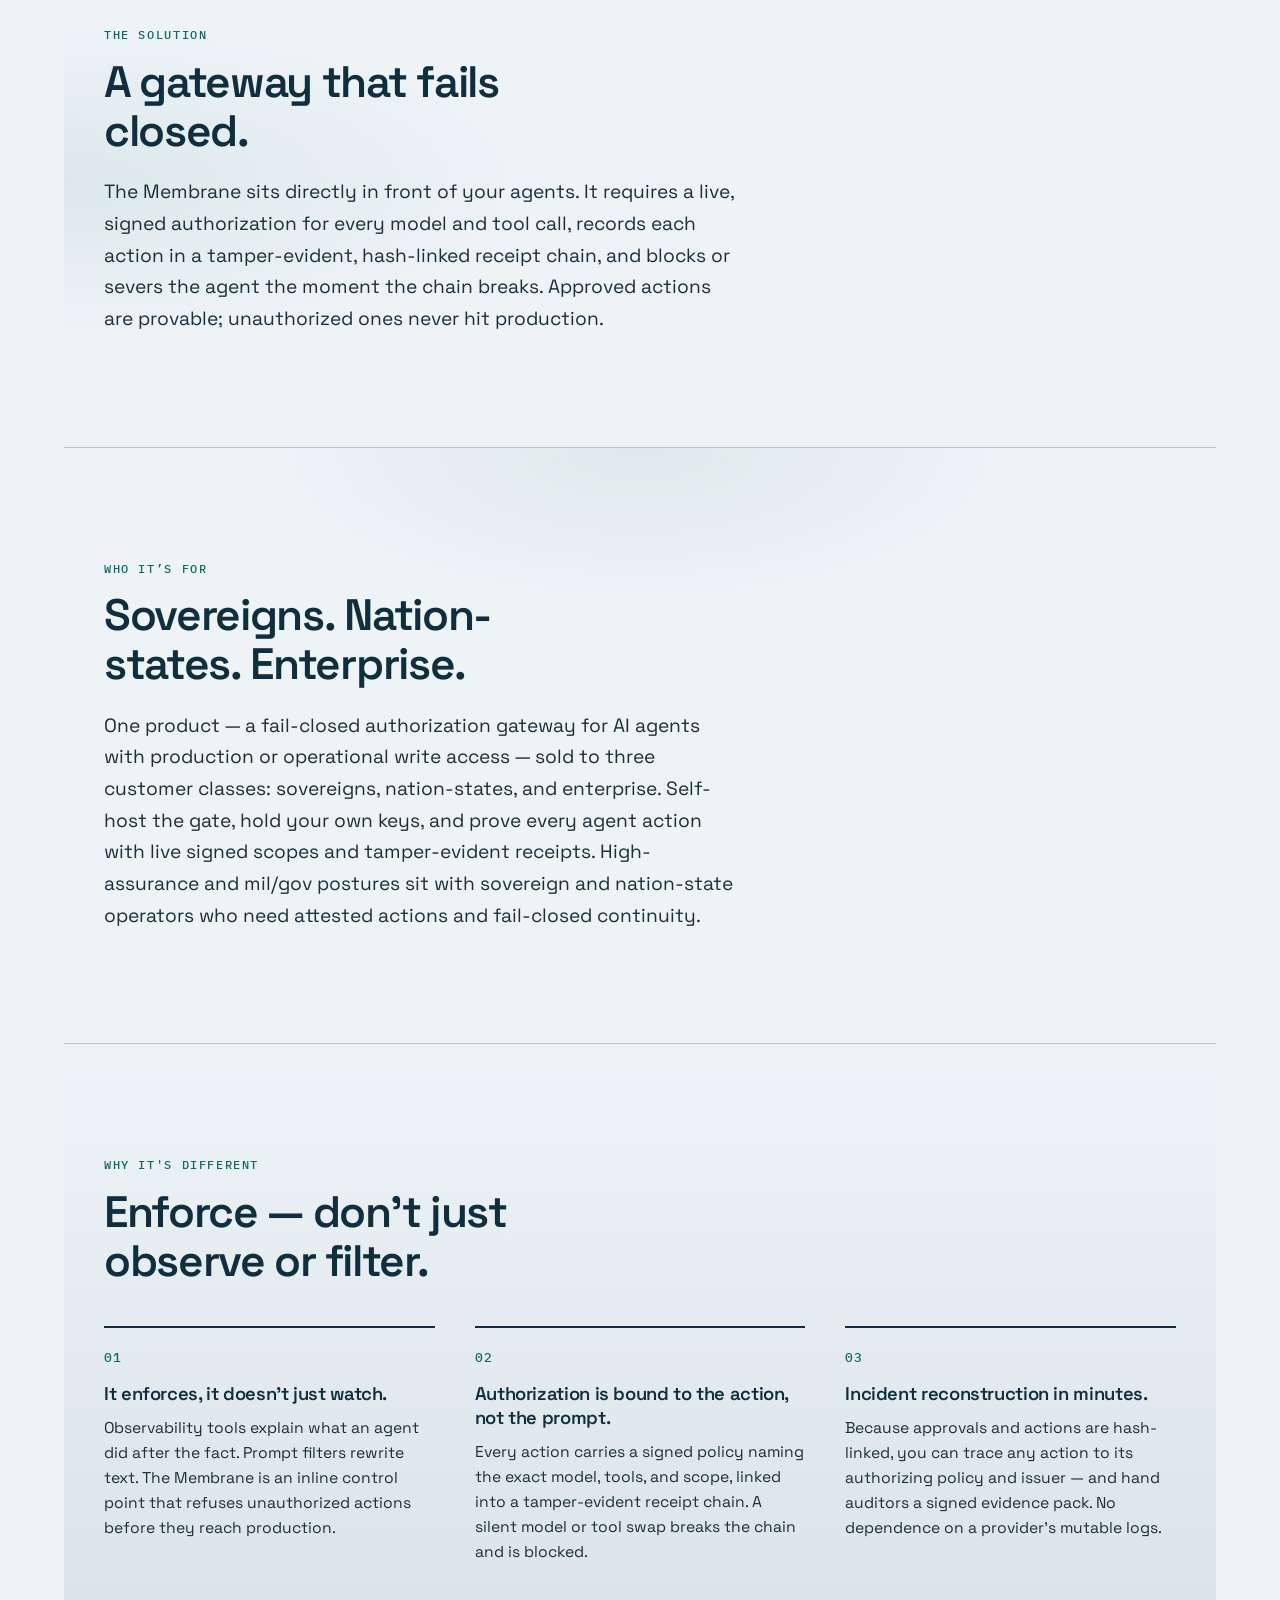
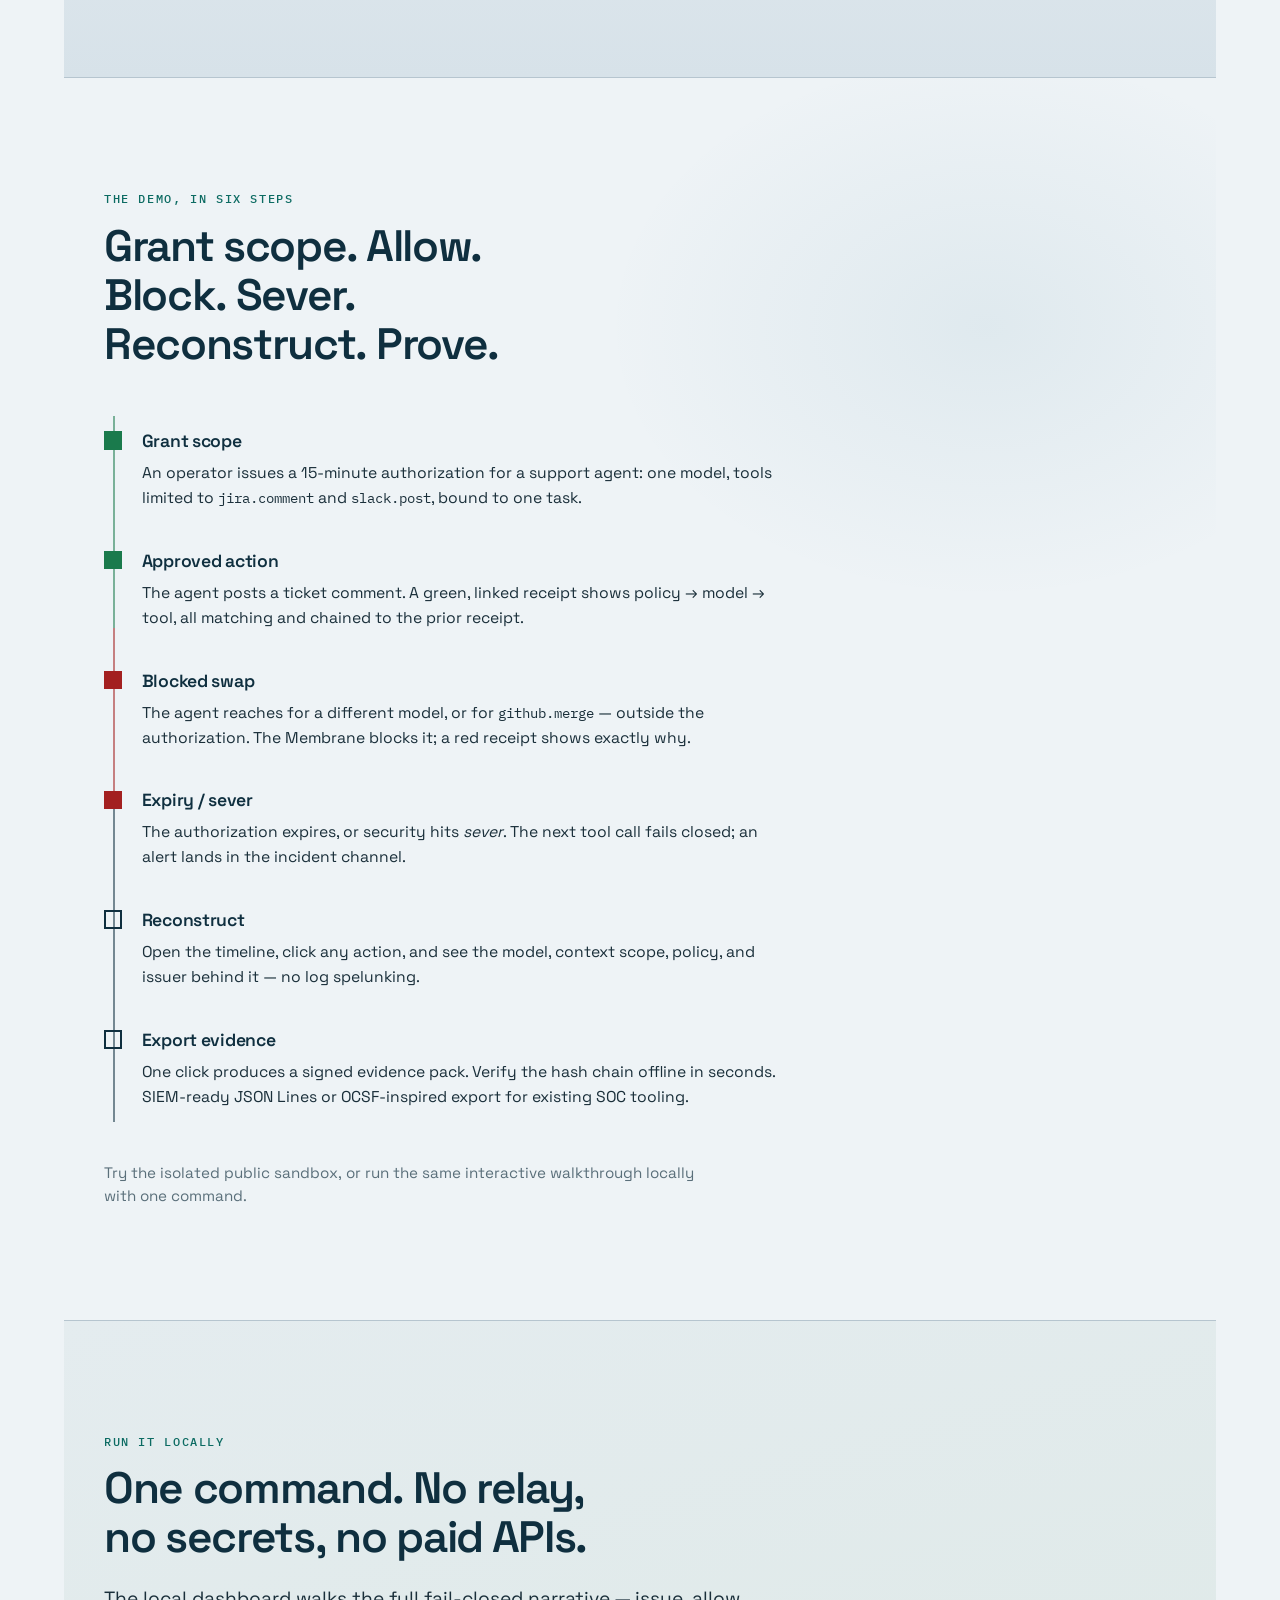
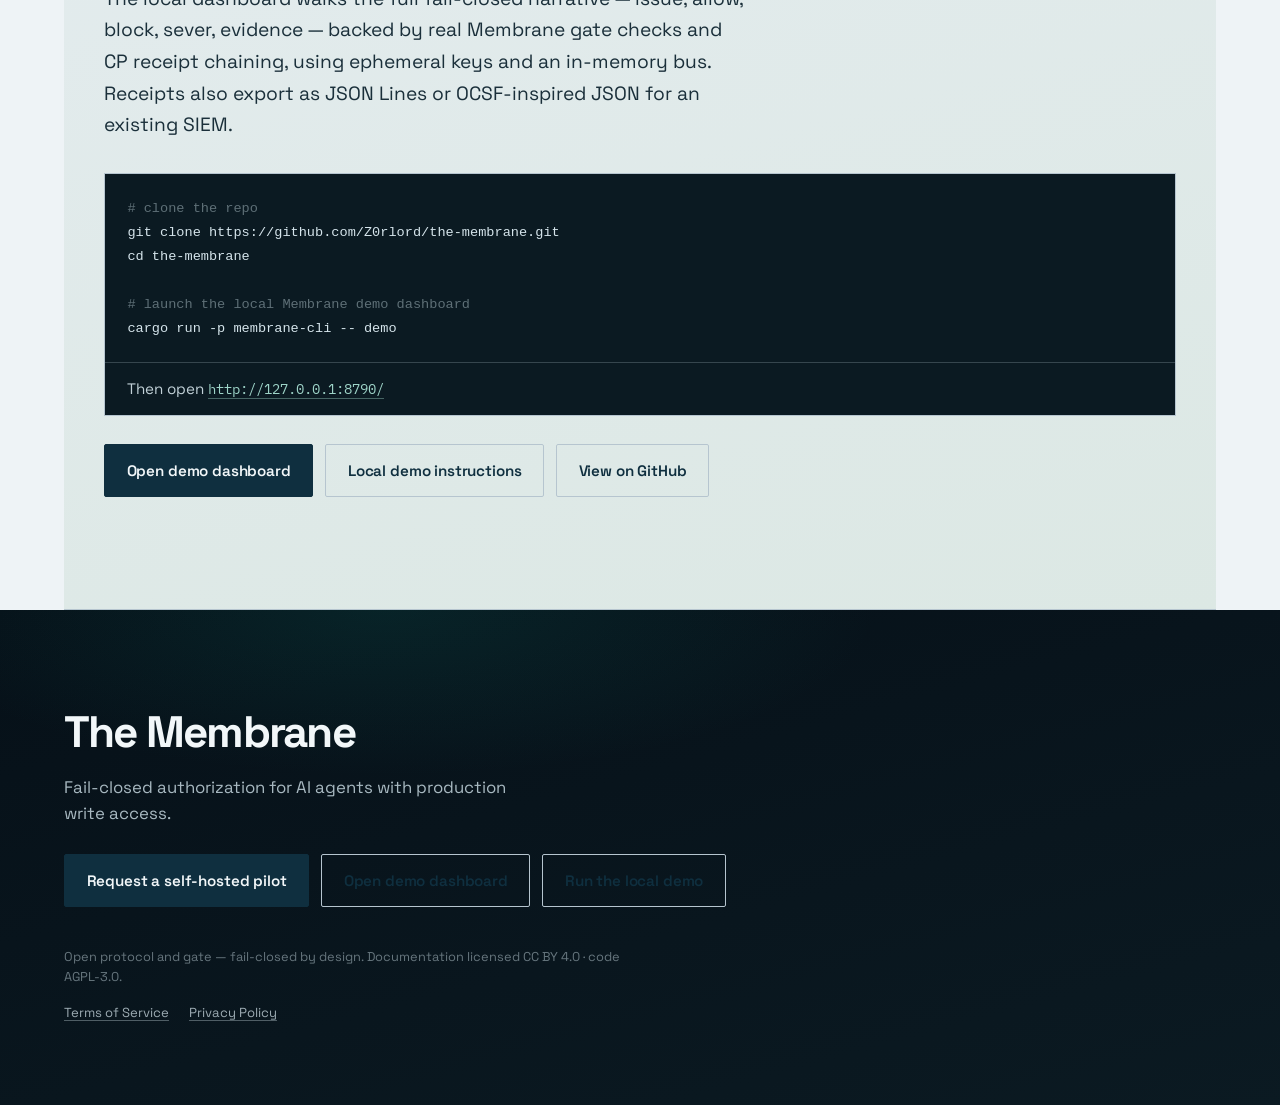
==== commit 6fd1fa19: "Clarify customers as sovereigns, nation-states, and enterprise. Drop defensive demo/SaaS nits from t" ====
--- a/site/index.html
+++ b/site/index.html
@@ -4,7 +4,7 @@
   <meta charset="utf-8" />
   <meta name="viewport" content="width=device-width, initial-scale=1" />
   <title>The Membrane — Fail-closed authorization for AI agents with production write access</title>
-  <meta name="description" content="The Membrane is a fail-closed authorization gateway for AI agents with production or operational write access. Live signed scopes, tamper-evident receipts, block or sever on broken continuity — for sovereign and high-assurance operators who self-host and hold their own keys." />
+  <meta name="description" content="The Membrane is a fail-closed authorization gateway for AI agents with production or operational write access — for sovereigns, nation-states, and enterprise. Live signed scopes, tamper-evident receipts, block or sever on broken continuity." />
   <meta name="theme-color" content="#0b1a22" />
 
   <meta property="og:type" content="website" />
@@ -41,7 +41,6 @@
         <a class="btn btn-ghost" href="https://membrane-demo.dojopop.live/" rel="noopener" target="_blank">Open demo dashboard</a>
         <a class="btn btn-ghost" href="#run">Run the local demo</a>
       </div>
-      <p class="hero-trust-note">Local and hosted demos use real gate checks and receipt chaining; tool side effects stay simulated. Pilots are self-hosted — no production SaaS.</p>
     </div>
 
     <div class="scroll-cue" aria-hidden="true"><span>Scroll</span></div>
@@ -76,16 +75,13 @@
     <!-- ============ WHO ============ -->
     <section class="section section-audience reveal" id="who">
       <p class="eyebrow">Who it’s for</p>
-      <h2 class="section-title">Sovereign and high-assurance operators.</h2>
-      <p class="lede">
-        Built for operators—including mil/gov and other high-assurance environments—who must self-host
-        the gate, hold their own keys, and prove agent actions without depending on a vendor opaque
-        control plane for authorization continuity. Attested actions, reconstructable evidence, fail-closed
-        when scope dies. Fits air-gapped, restricted, and defense-adjacent postures.
-      </p>
-      <p class="lede audience-secondary">
-        The same gate can later serve commercial teams that self-host for assurance. That is not a
-        separate product line.
+      <h2 class="section-title">Sovereigns. Nation-states. Enterprise.</h2>
+      <p class="lede">
+        One product — a fail-closed authorization gateway for AI agents with production or operational
+        write access — sold to three customer classes: sovereigns, nation-states, and enterprise.
+        Self-host the gate, hold your own keys, and prove every agent action with live signed scopes and
+        tamper-evident receipts. High-assurance and mil/gov postures sit with sovereign and nation-state
+        operators who need attested actions and fail-closed continuity.
       </p>
     </section>
 
@@ -171,7 +167,7 @@
           </div>
         </li>
       </ol>
-      <p class="demo-note">Try the isolated public sandbox, or run the same interactive walkthrough locally with one command. Tool side effects in both demos are simulated.</p>
+      <p class="demo-note">Try the isolated public sandbox, or run the same interactive walkthrough locally with one command.</p>
     </section>
 
     <!-- ============ RUN LOCALLY ============ -->
--- a/site/styles.css
+++ b/site/styles.css
@@ -181,14 +181,6 @@
   animation: rise-in 0.9s var(--ease) 0.32s both;
 }
 
-.hero-trust-note {
-  margin: 1rem 0 0;
-  max-width: 32rem;
-  font-size: 0.9rem;
-  color: rgba(196, 214, 222, 0.72);
-  animation: rise-in 0.9s var(--ease) 0.4s both;
-}
-
 .btn {
   display: inline-flex;
   align-items: center;
@@ -344,14 +336,6 @@
 .section-run {
   background:
     linear-gradient(165deg, #e4ecef 0%, #dce8e4 100%);
-}
-
-/* ---------- AUDIENCE ---------- */
-
-.audience-secondary {
-  margin-top: 1.25rem;
-  color: var(--muted);
-  font-size: 1.02rem;
 }
 
 /* ---------- DIFFERENTIATORS ---------- */
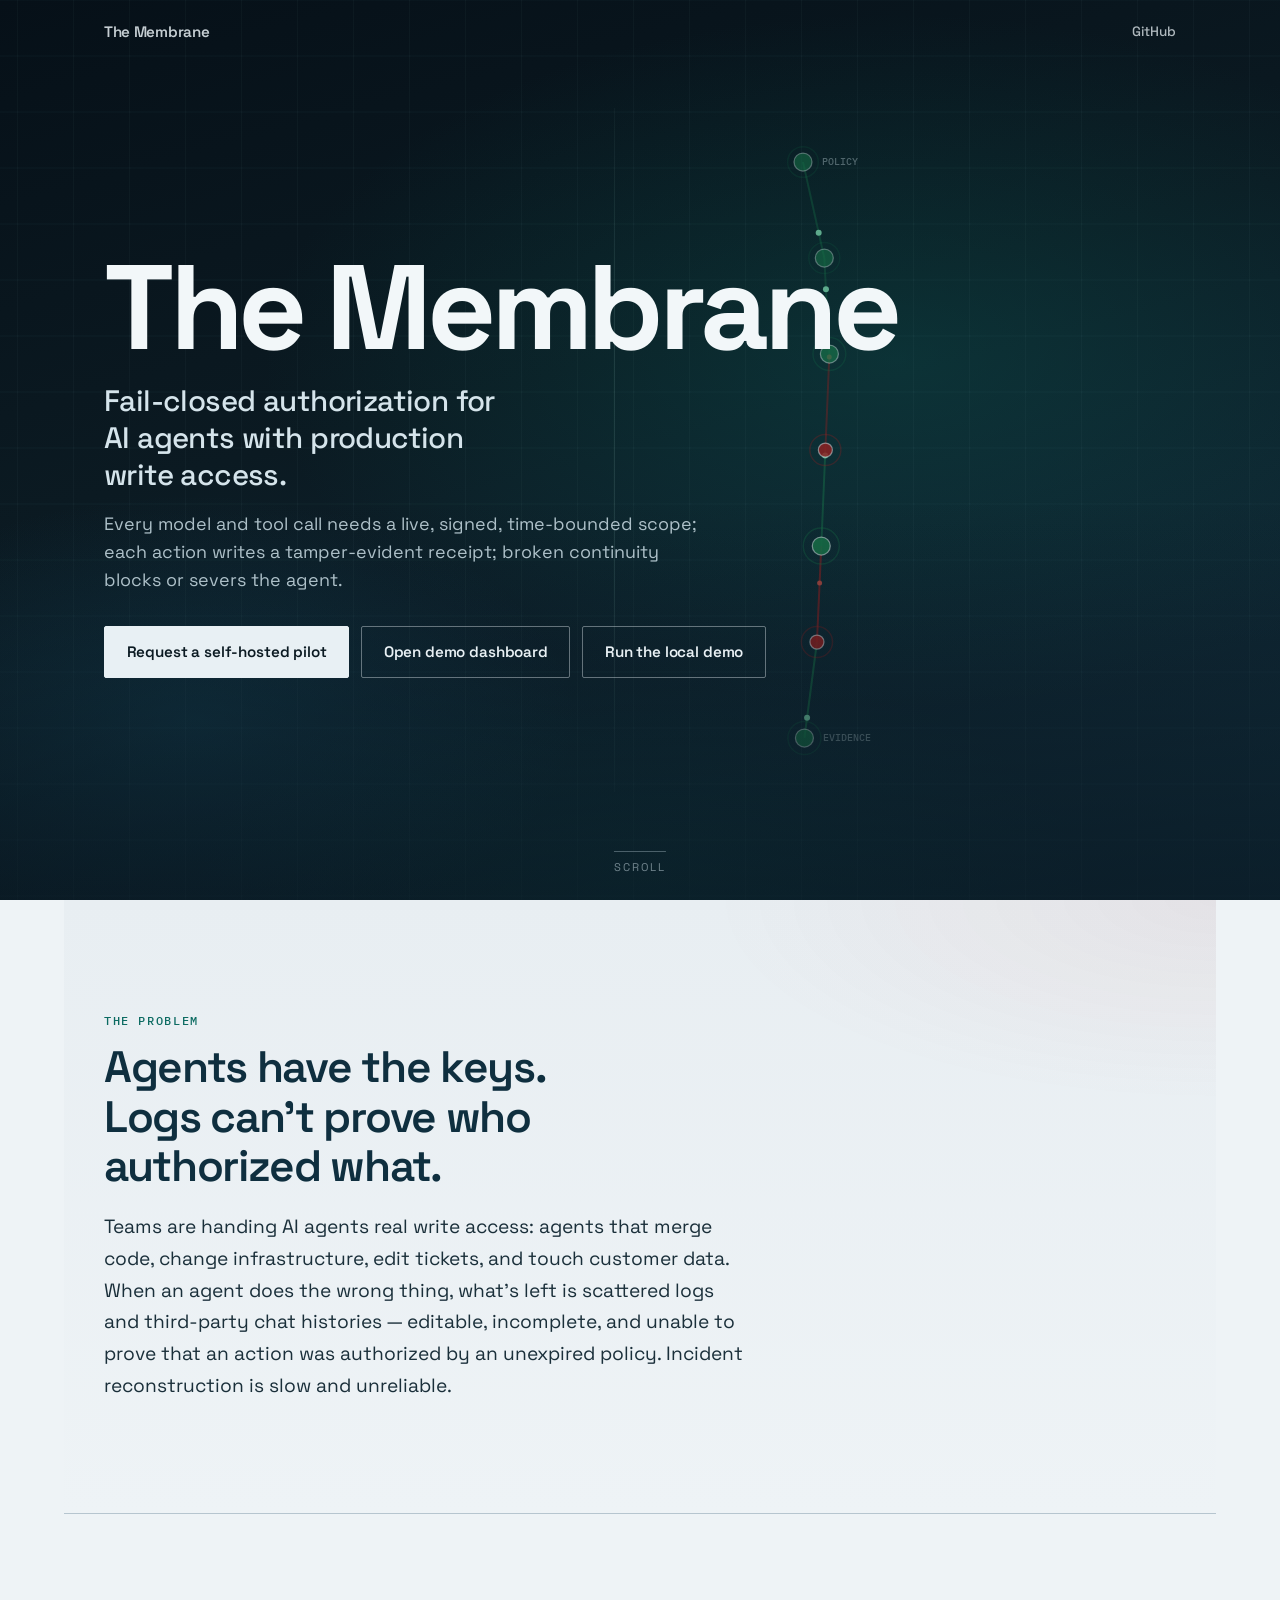
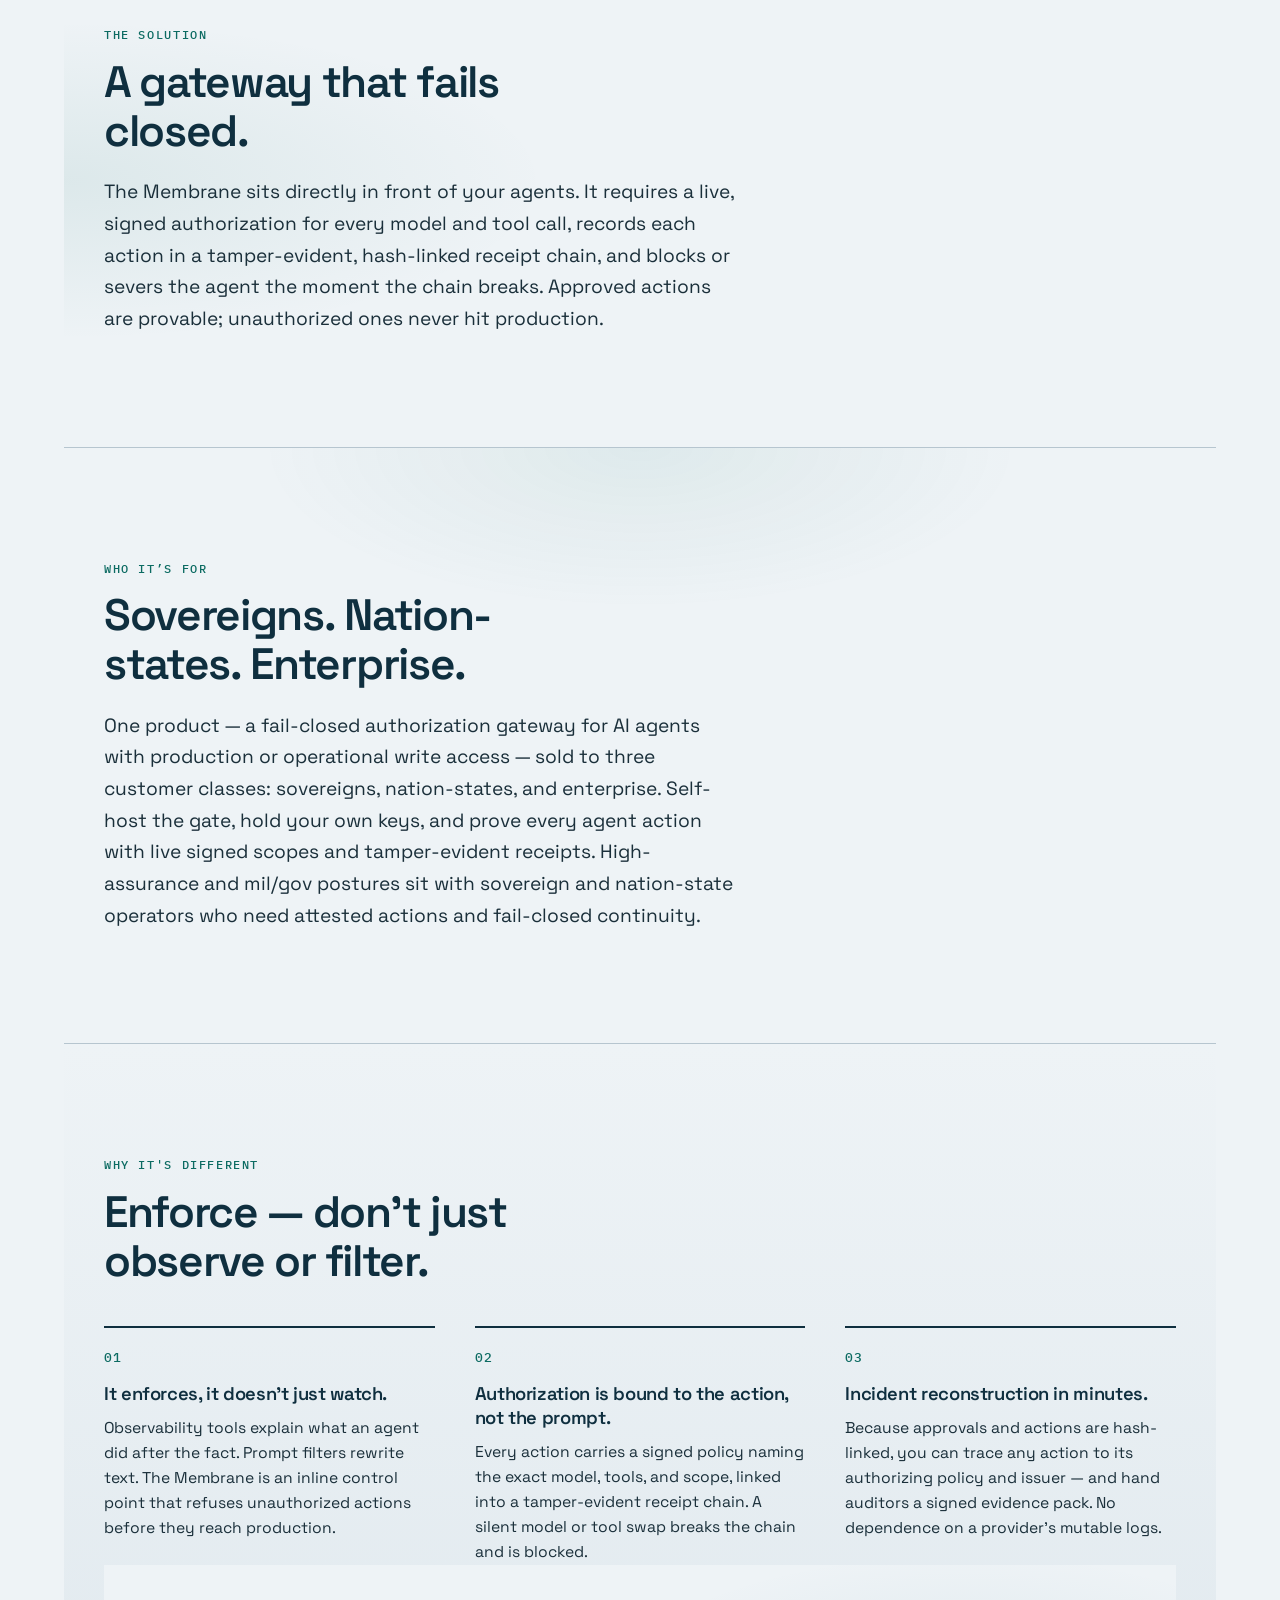
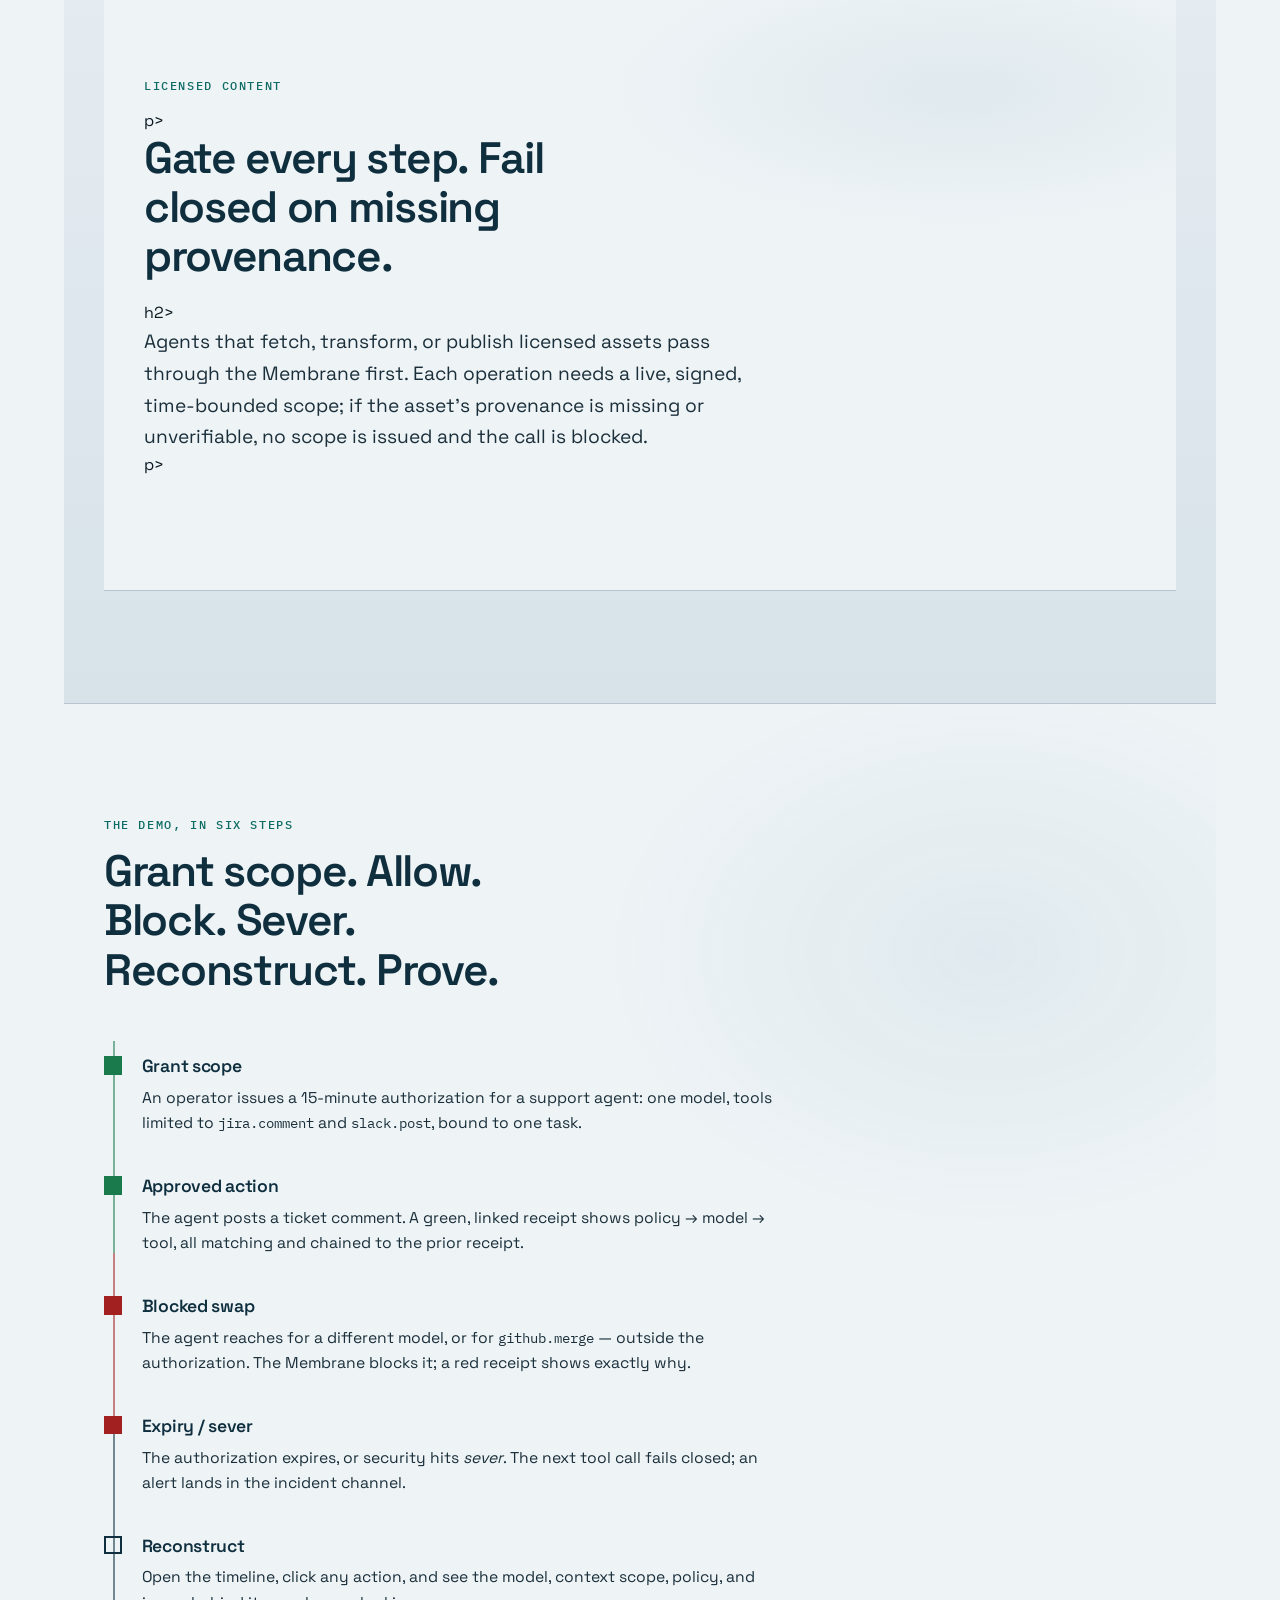
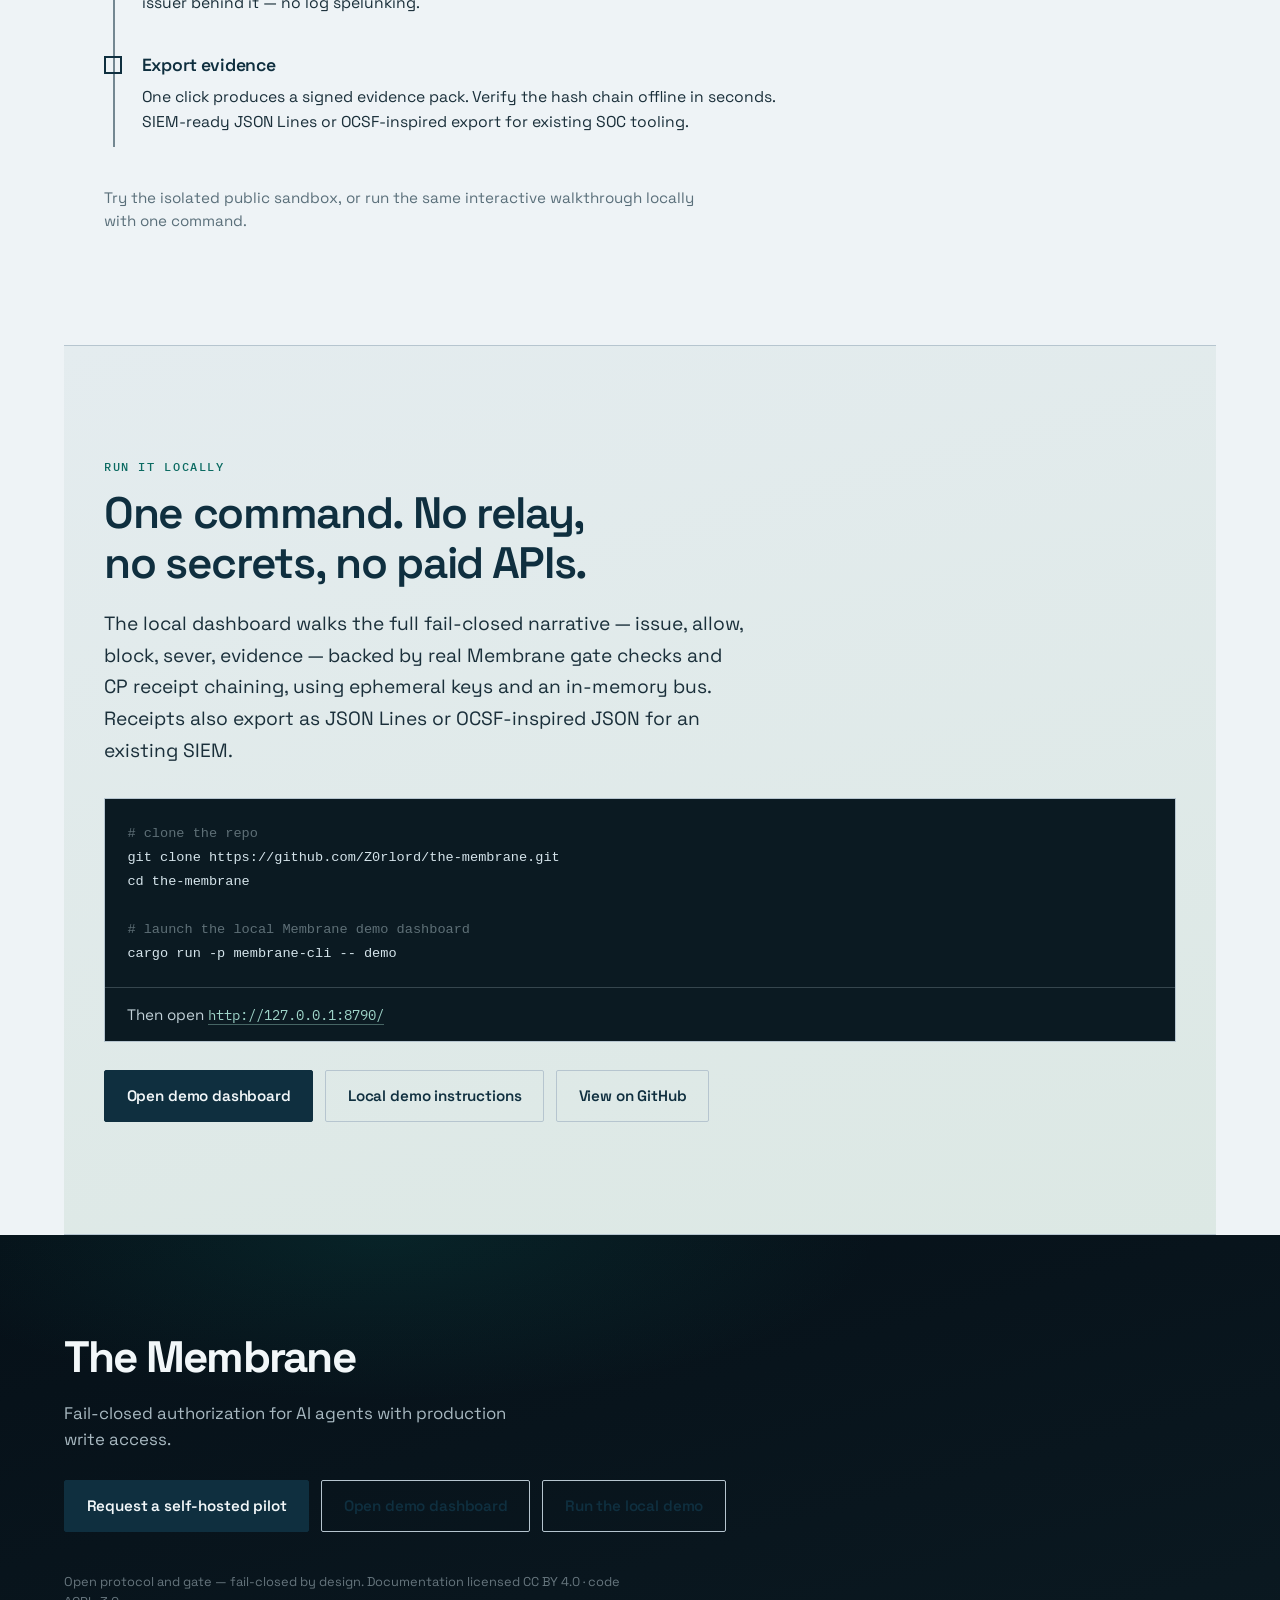
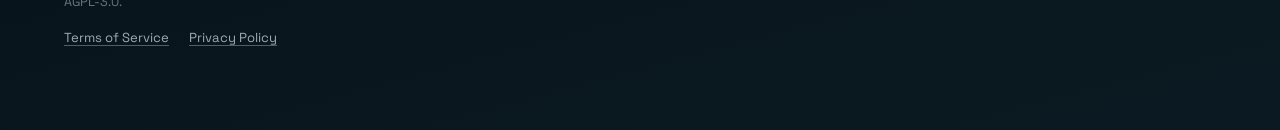
==== commit 0d25afc0: "Add licensed-content use case to public site" ====
--- a/site/index.html
+++ b/site/index.html
@@ -111,6 +111,30 @@
             mutable logs.</p>
         </div>
       </div>
+      
+
+      
+    <!-- ============ LICENSED CONTENT ============ -->
+      
+    <section class="section section-demo reveal" id="licensed-content">
+      
+      <p class="eyebrow">Licensed content</p>p>
+      
+      <h2 class="section-title">Gate every step. Fail closed on missing provenance.</h2>h2>
+      
+      <p class="lede">Agents that fetch, transform, or publish licensed assets pass through the Membrane first. Each operation needs a live, signed, time-bounded scope; if the asset’s provenance is missing or unverifiable, no scope is issued and the call is blocked.</p>p>
+      
+    </section>
+      
+
+
+
+
+
+
+
+
+
     </section>
 
     <!-- ============ DEMO STORY ============ -->
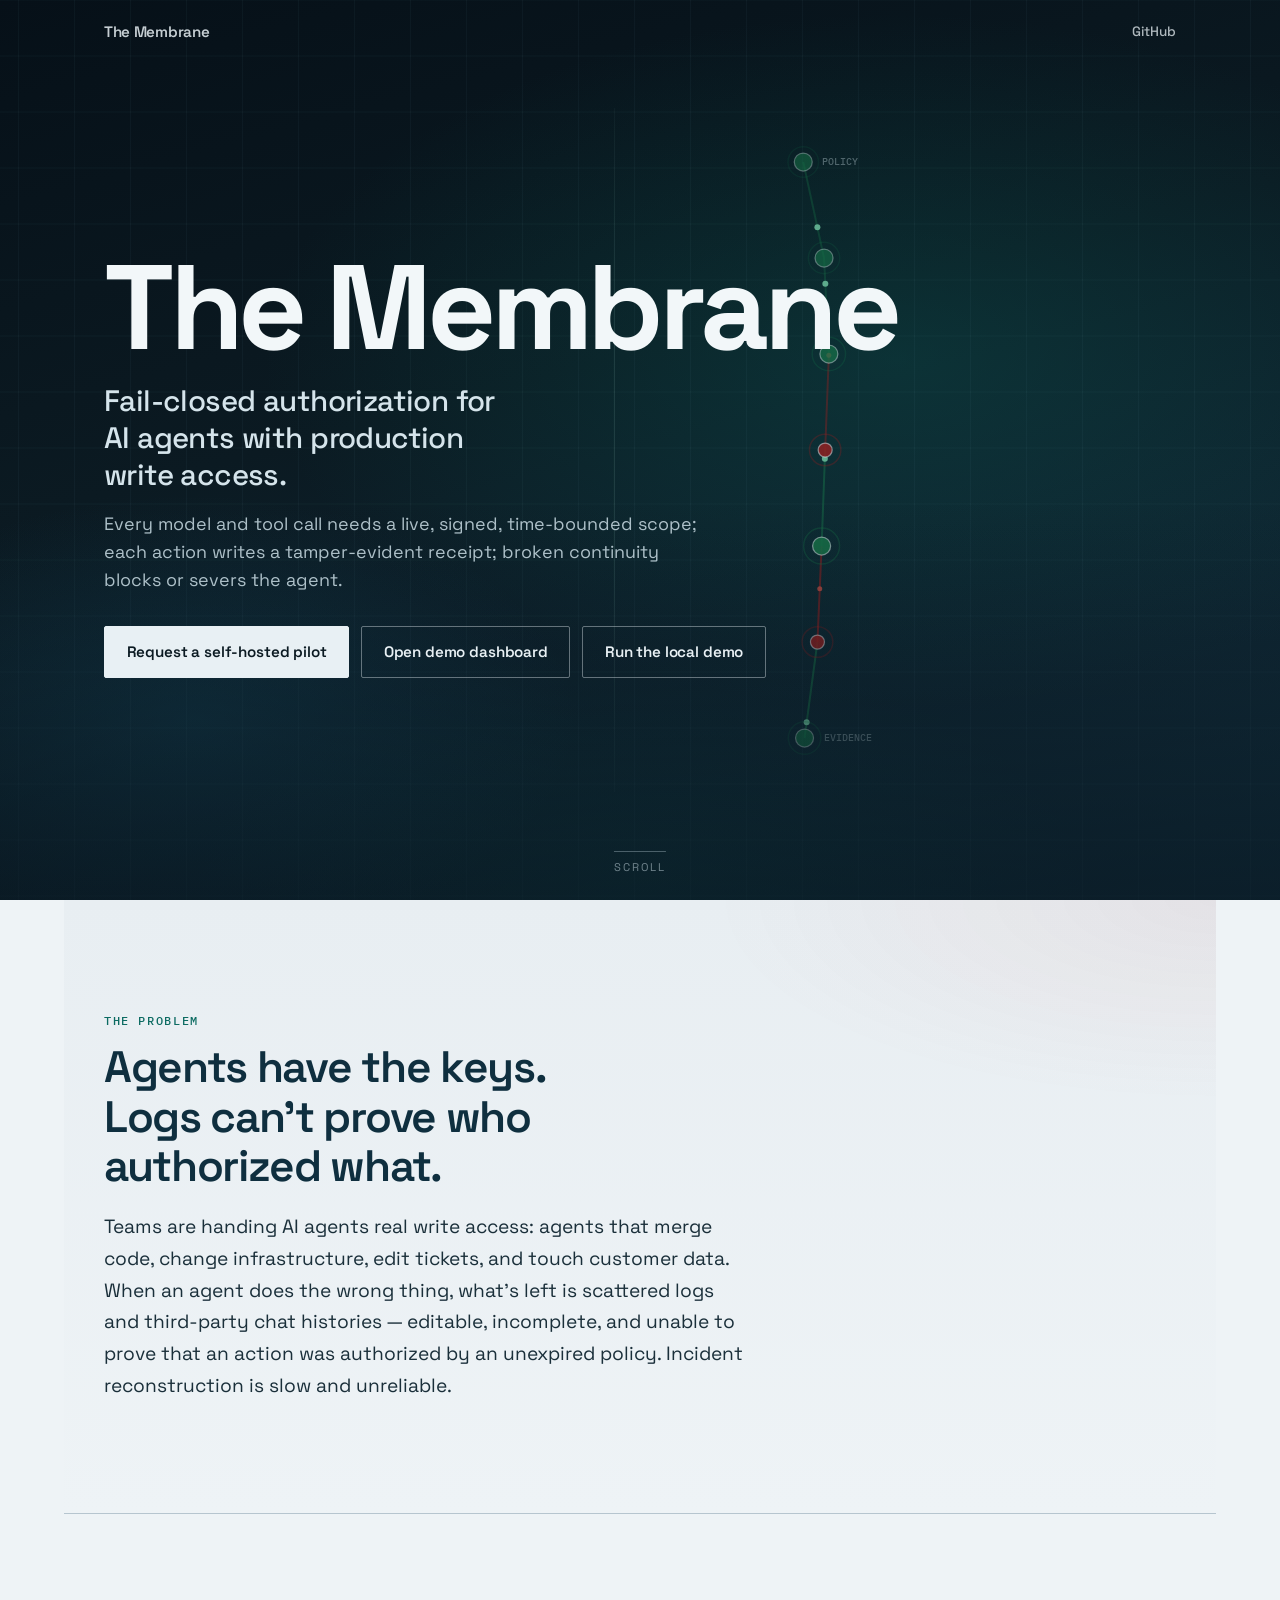
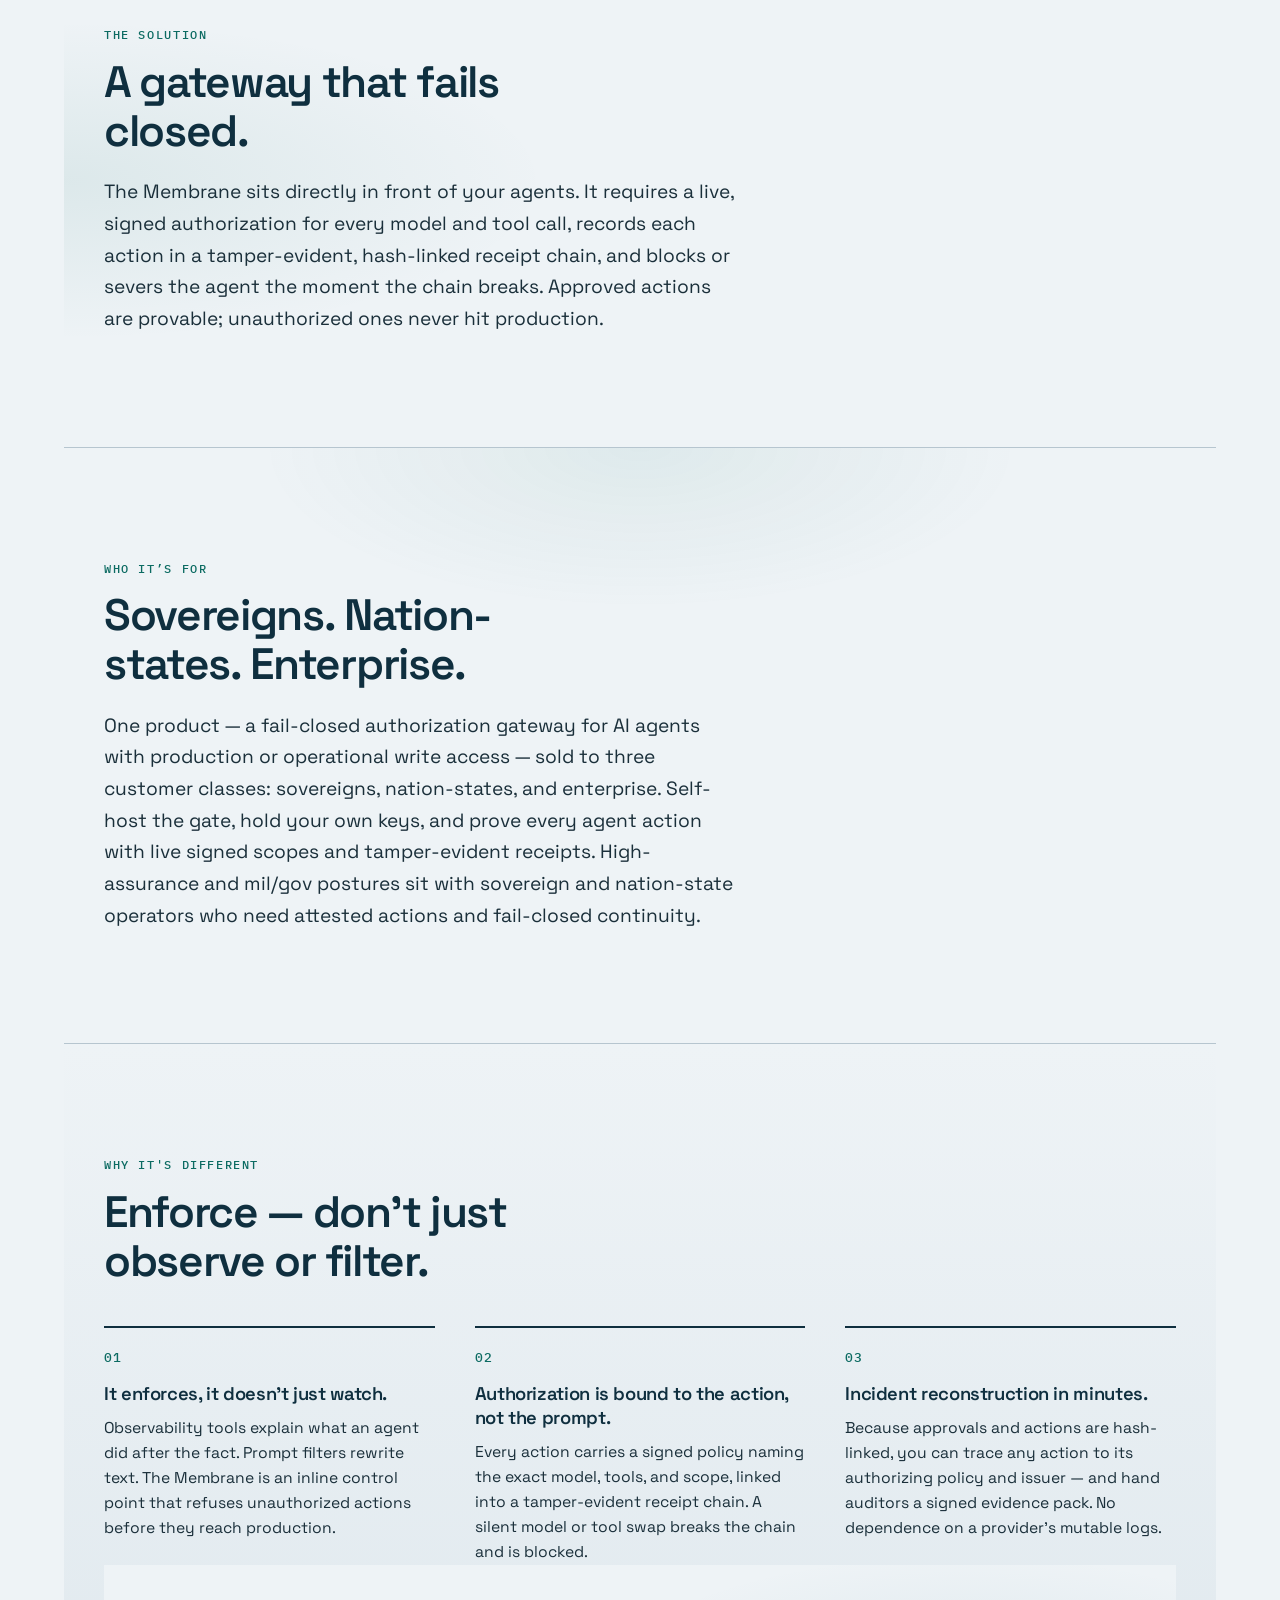
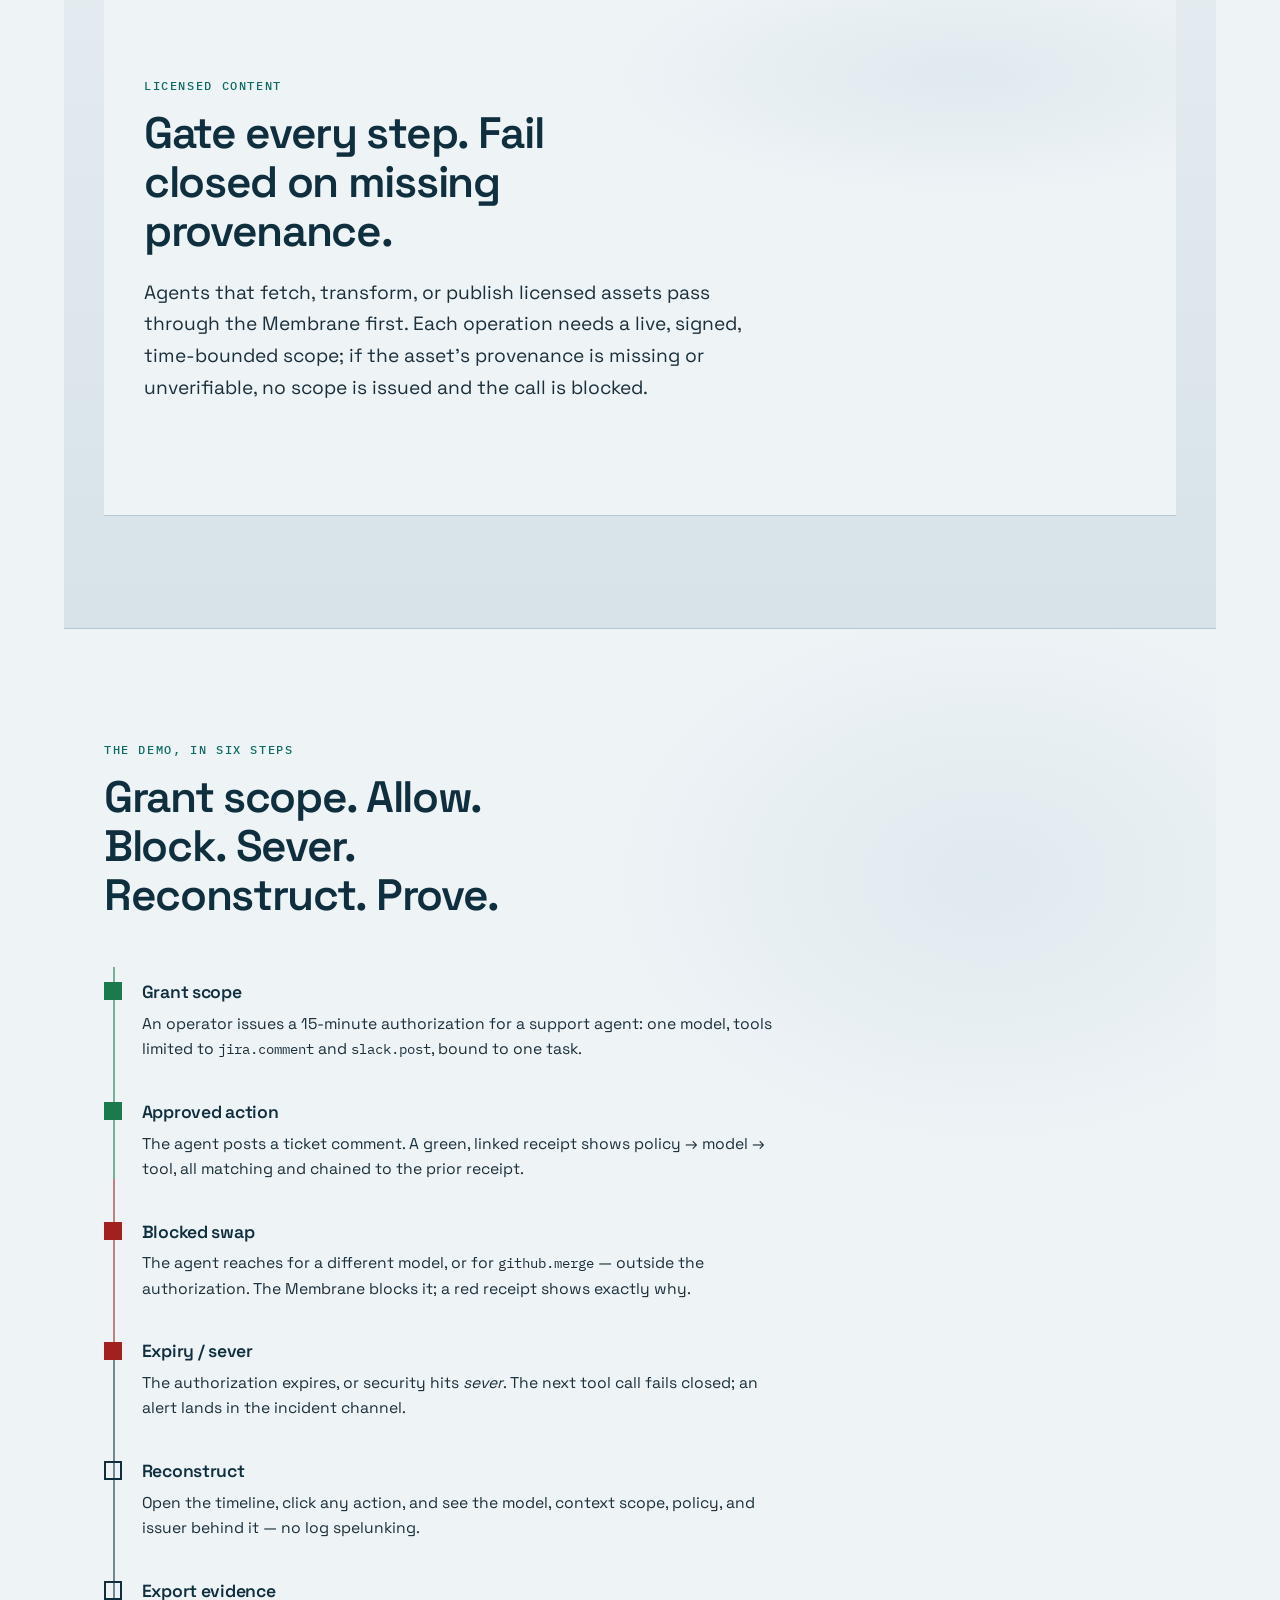
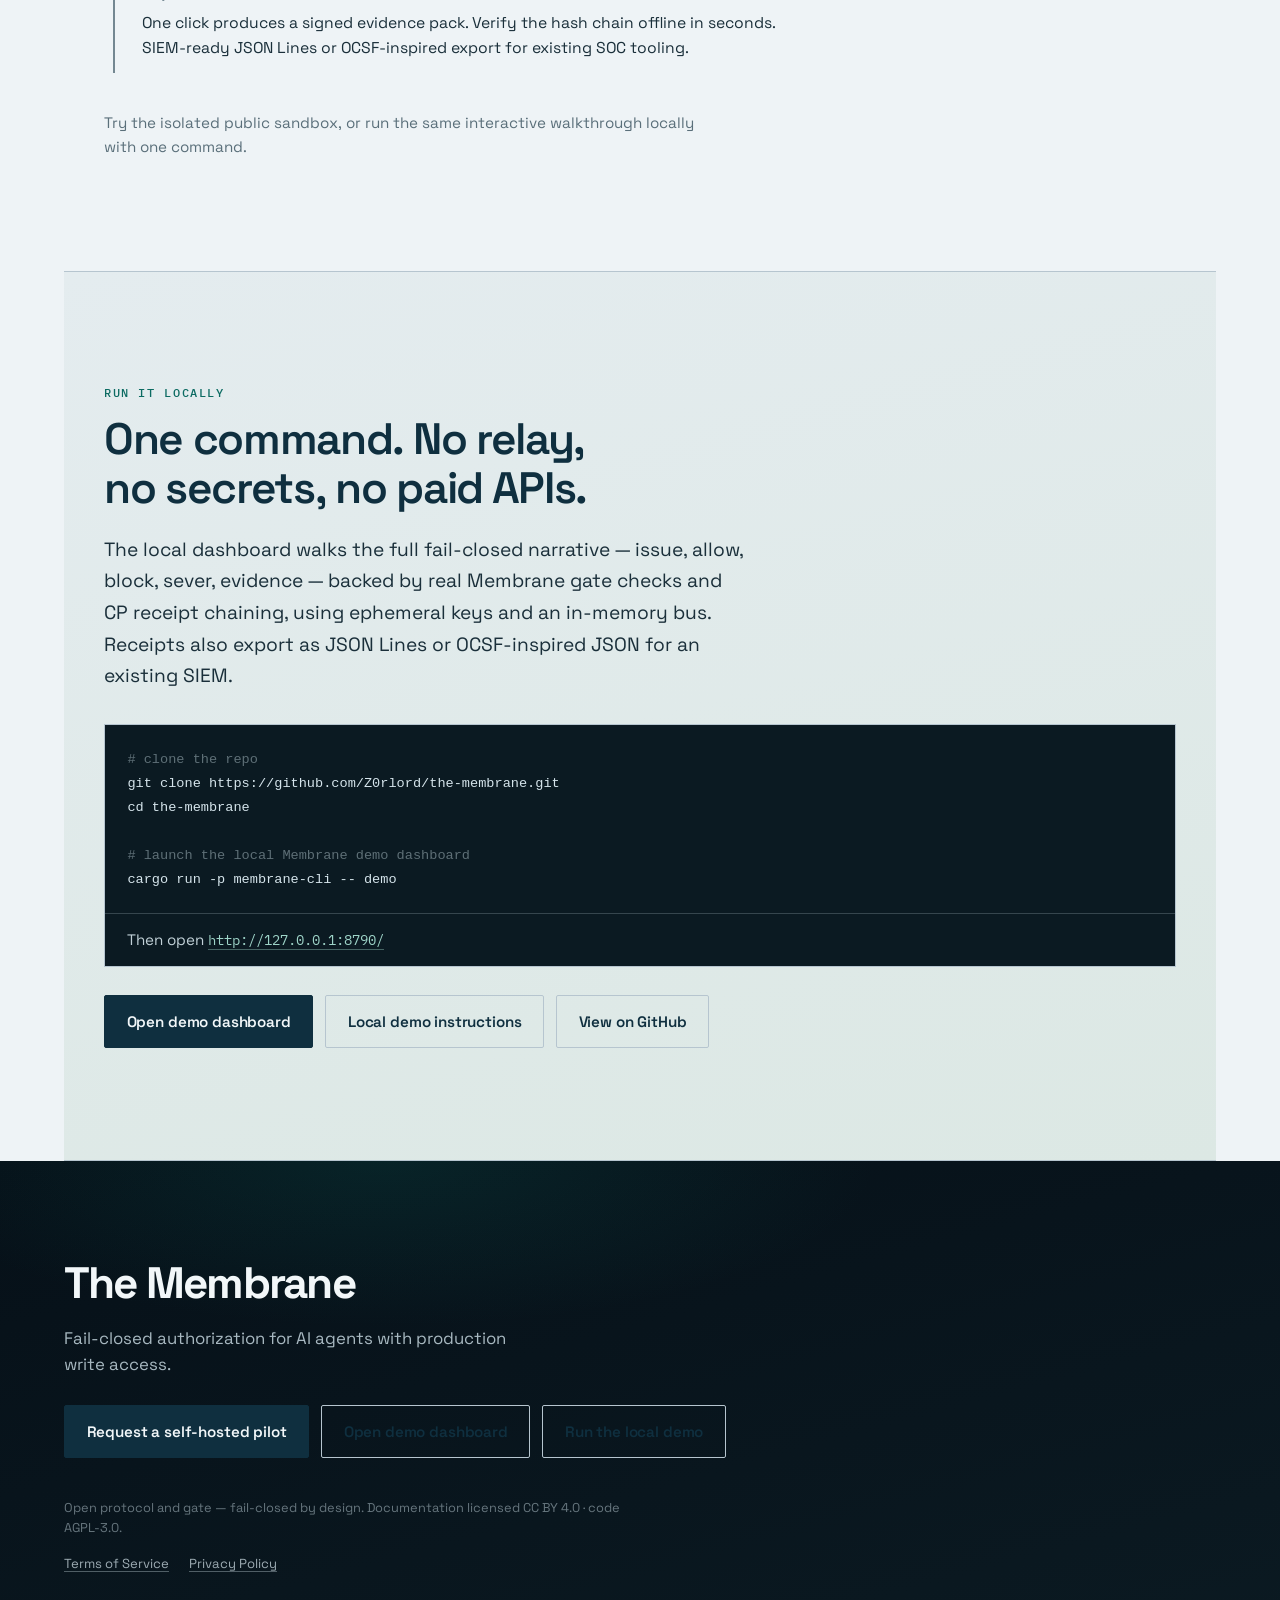
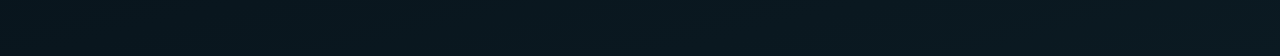
==== commit e087fad6: "Fix malformed licensed-content HTML" ====
--- a/site/index.html
+++ b/site/index.html
@@ -118,11 +118,11 @@
       
     <section class="section section-demo reveal" id="licensed-content">
       
-      <p class="eyebrow">Licensed content</p>p>
-      
-      <h2 class="section-title">Gate every step. Fail closed on missing provenance.</h2>h2>
-      
-      <p class="lede">Agents that fetch, transform, or publish licensed assets pass through the Membrane first. Each operation needs a live, signed, time-bounded scope; if the asset’s provenance is missing or unverifiable, no scope is issued and the call is blocked.</p>p>
+      <p class="eyebrow">Licensed content</p>
+      
+      <h2 class="section-title">Gate every step. Fail closed on missing provenance.</h2>
+      
+      <p class="lede">Agents that fetch, transform, or publish licensed assets pass through the Membrane first. Each operation needs a live, signed, time-bounded scope; if the asset’s provenance is missing or unverifiable, no scope is issued and the call is blocked.</p>
       
     </section>
       
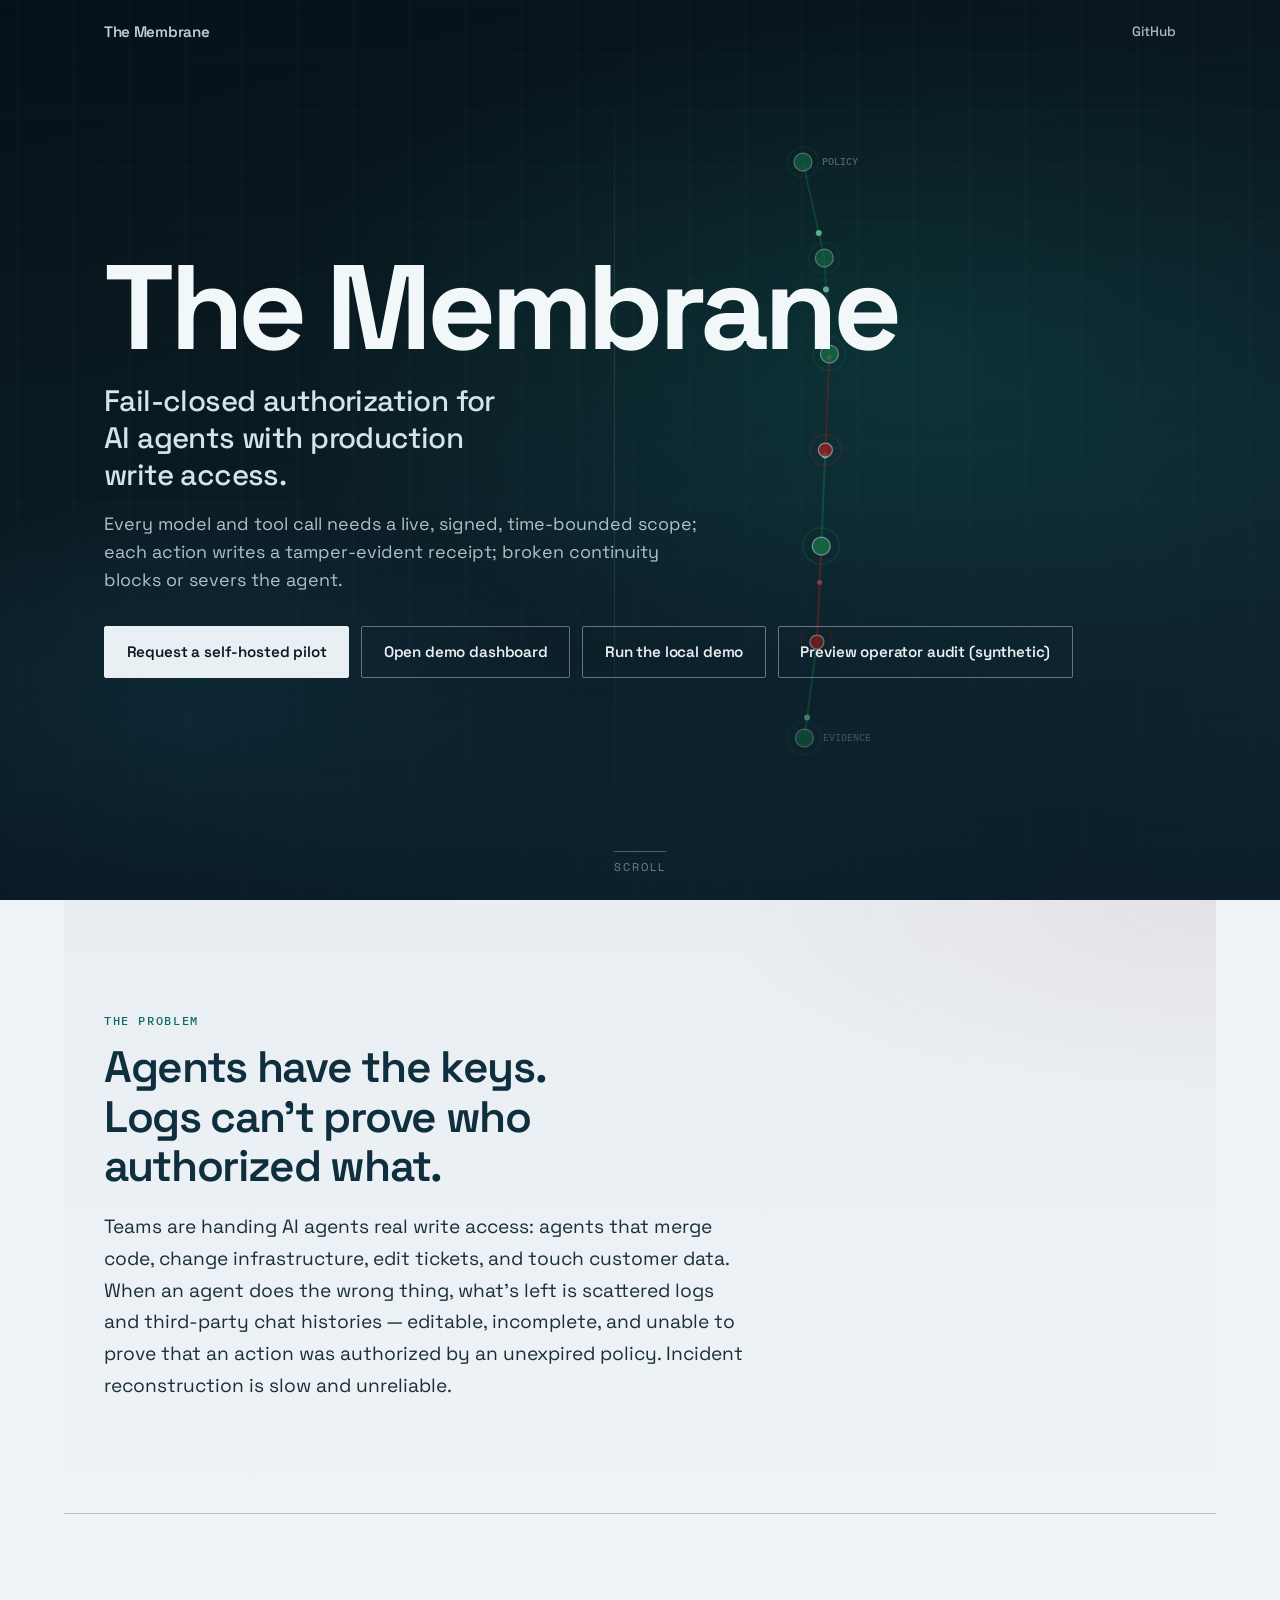
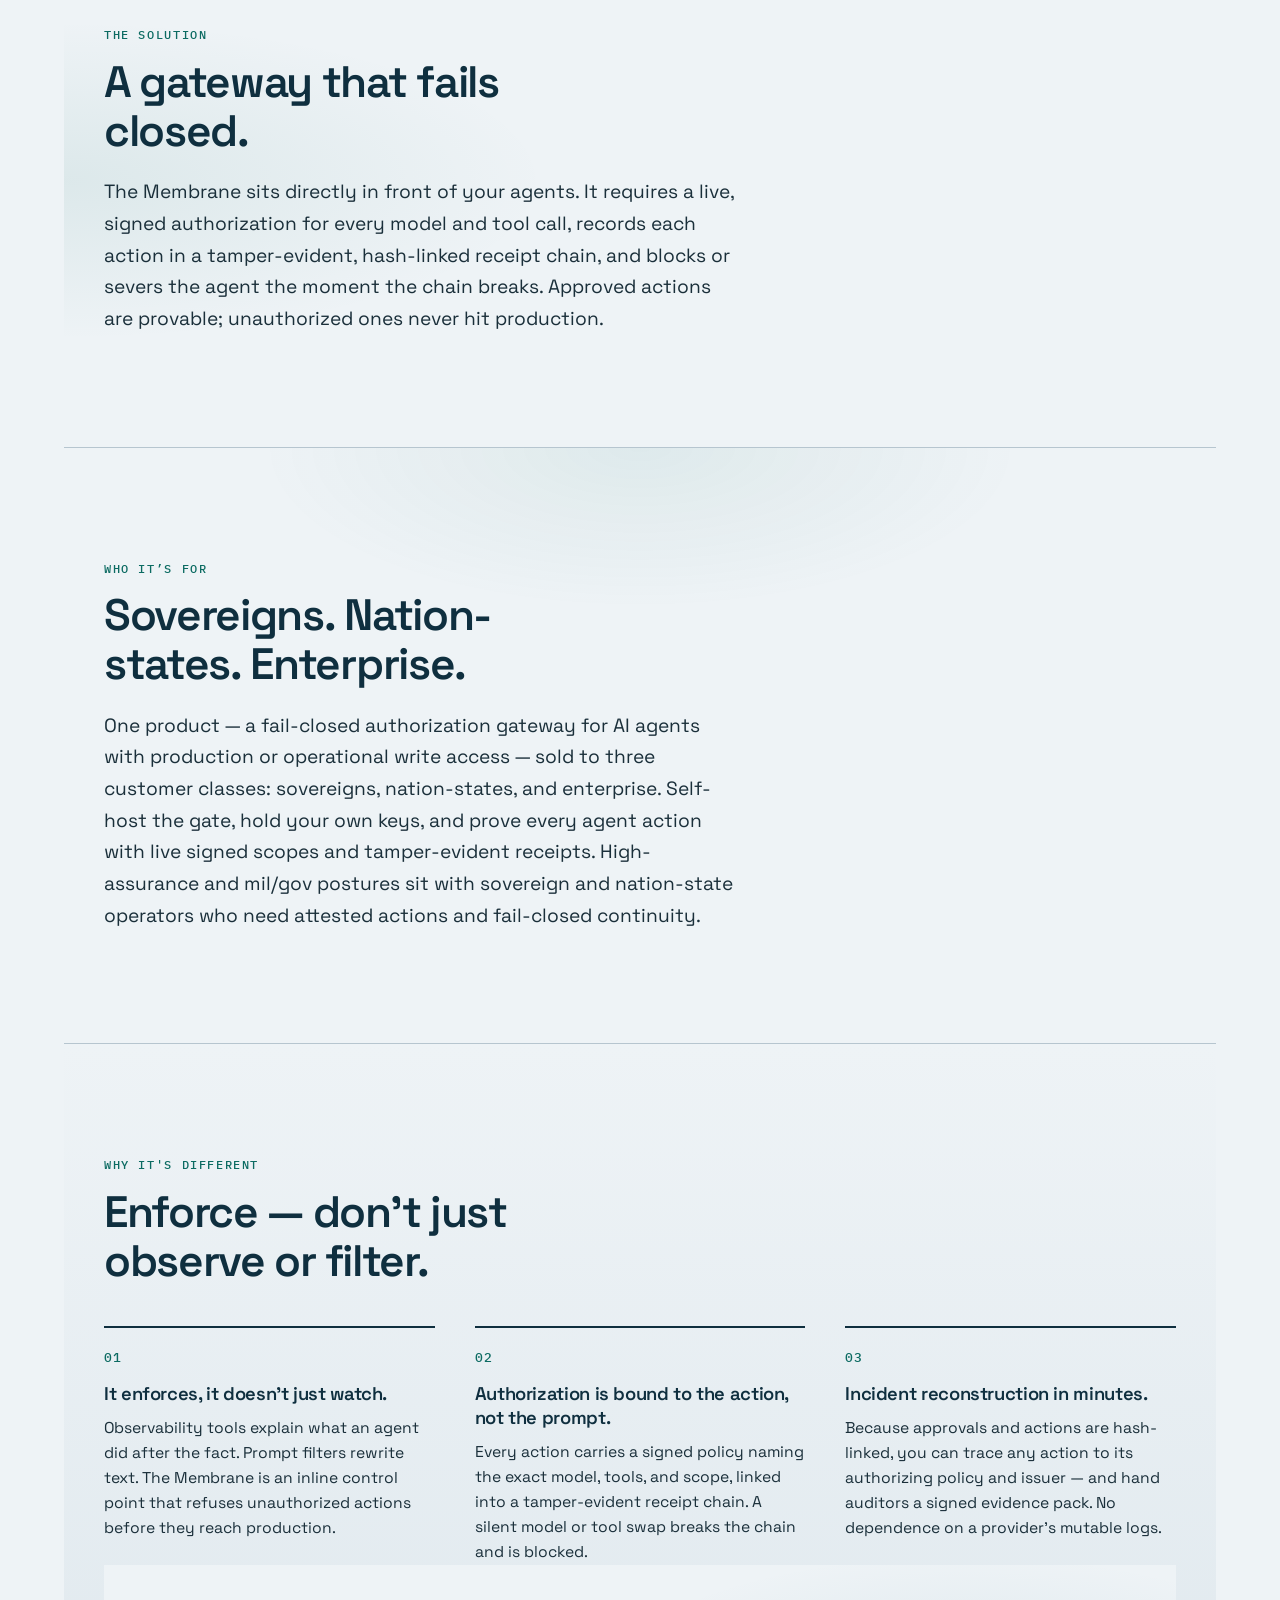
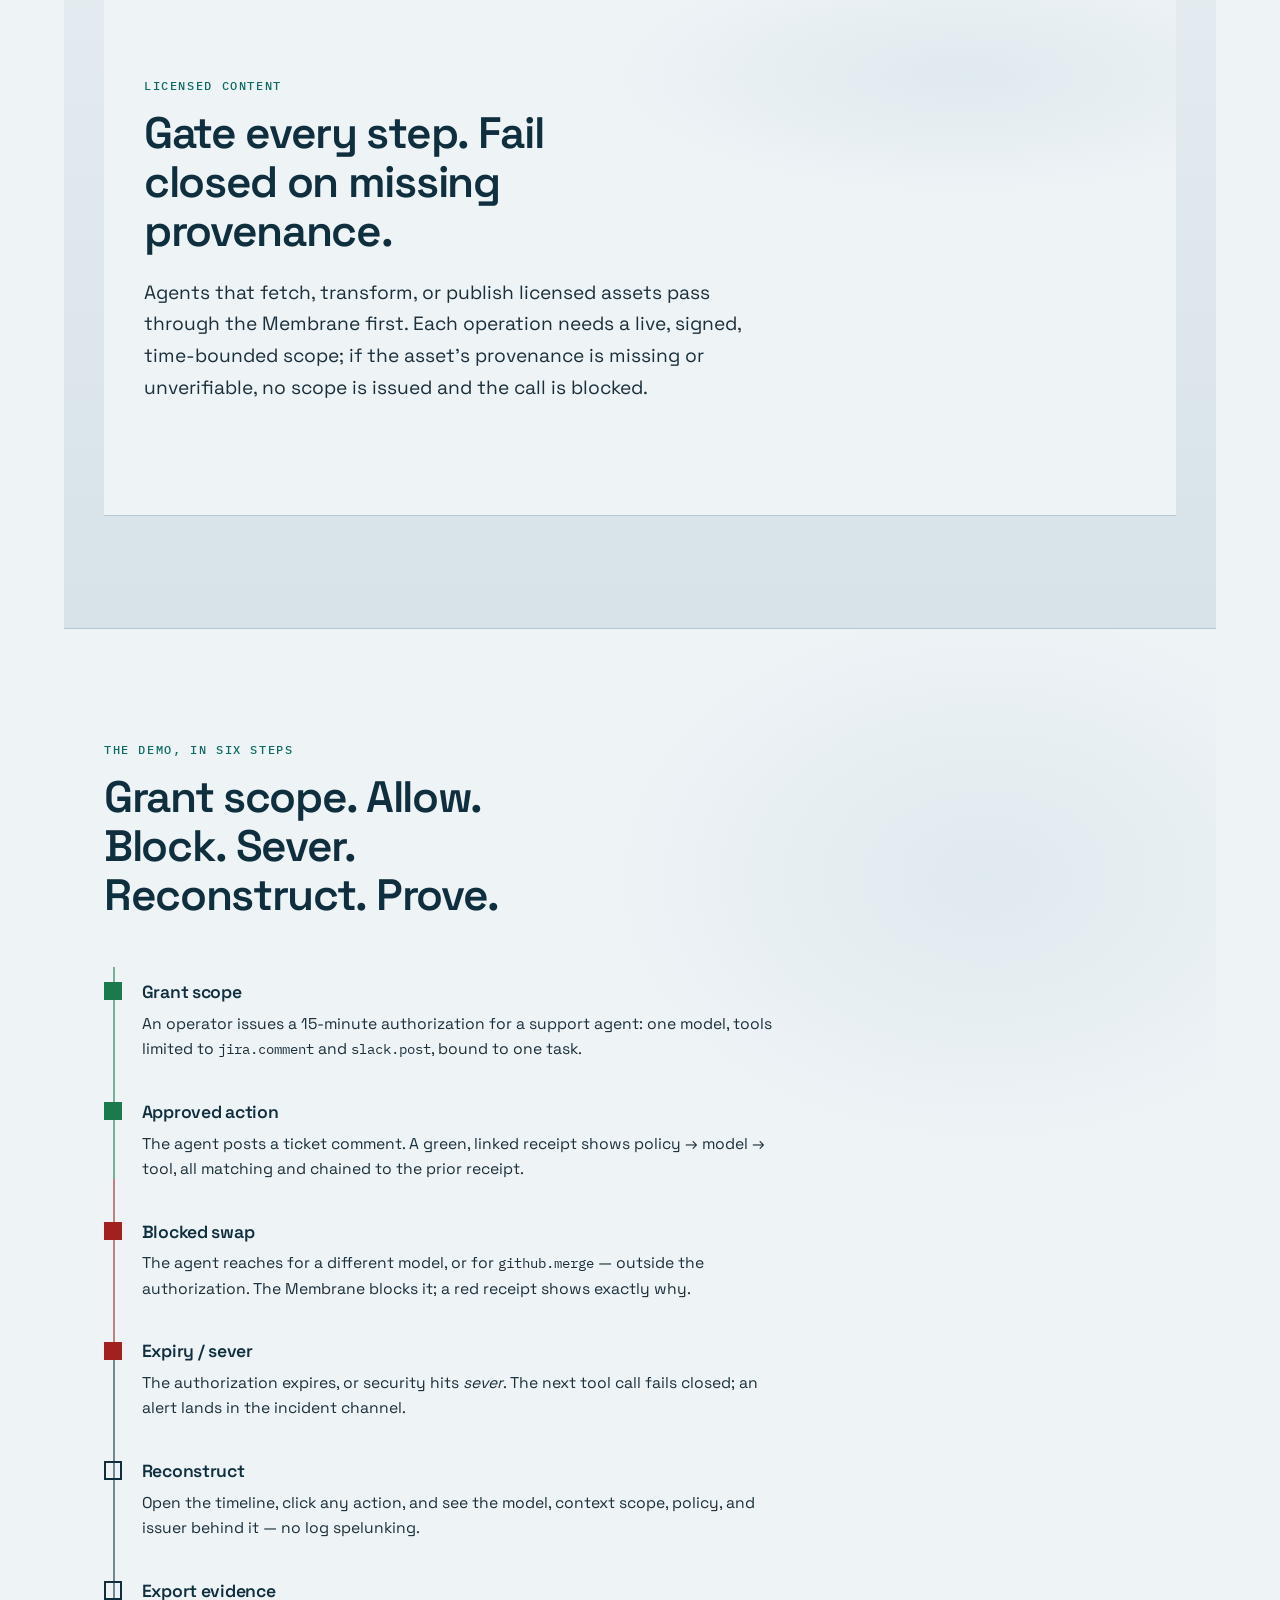
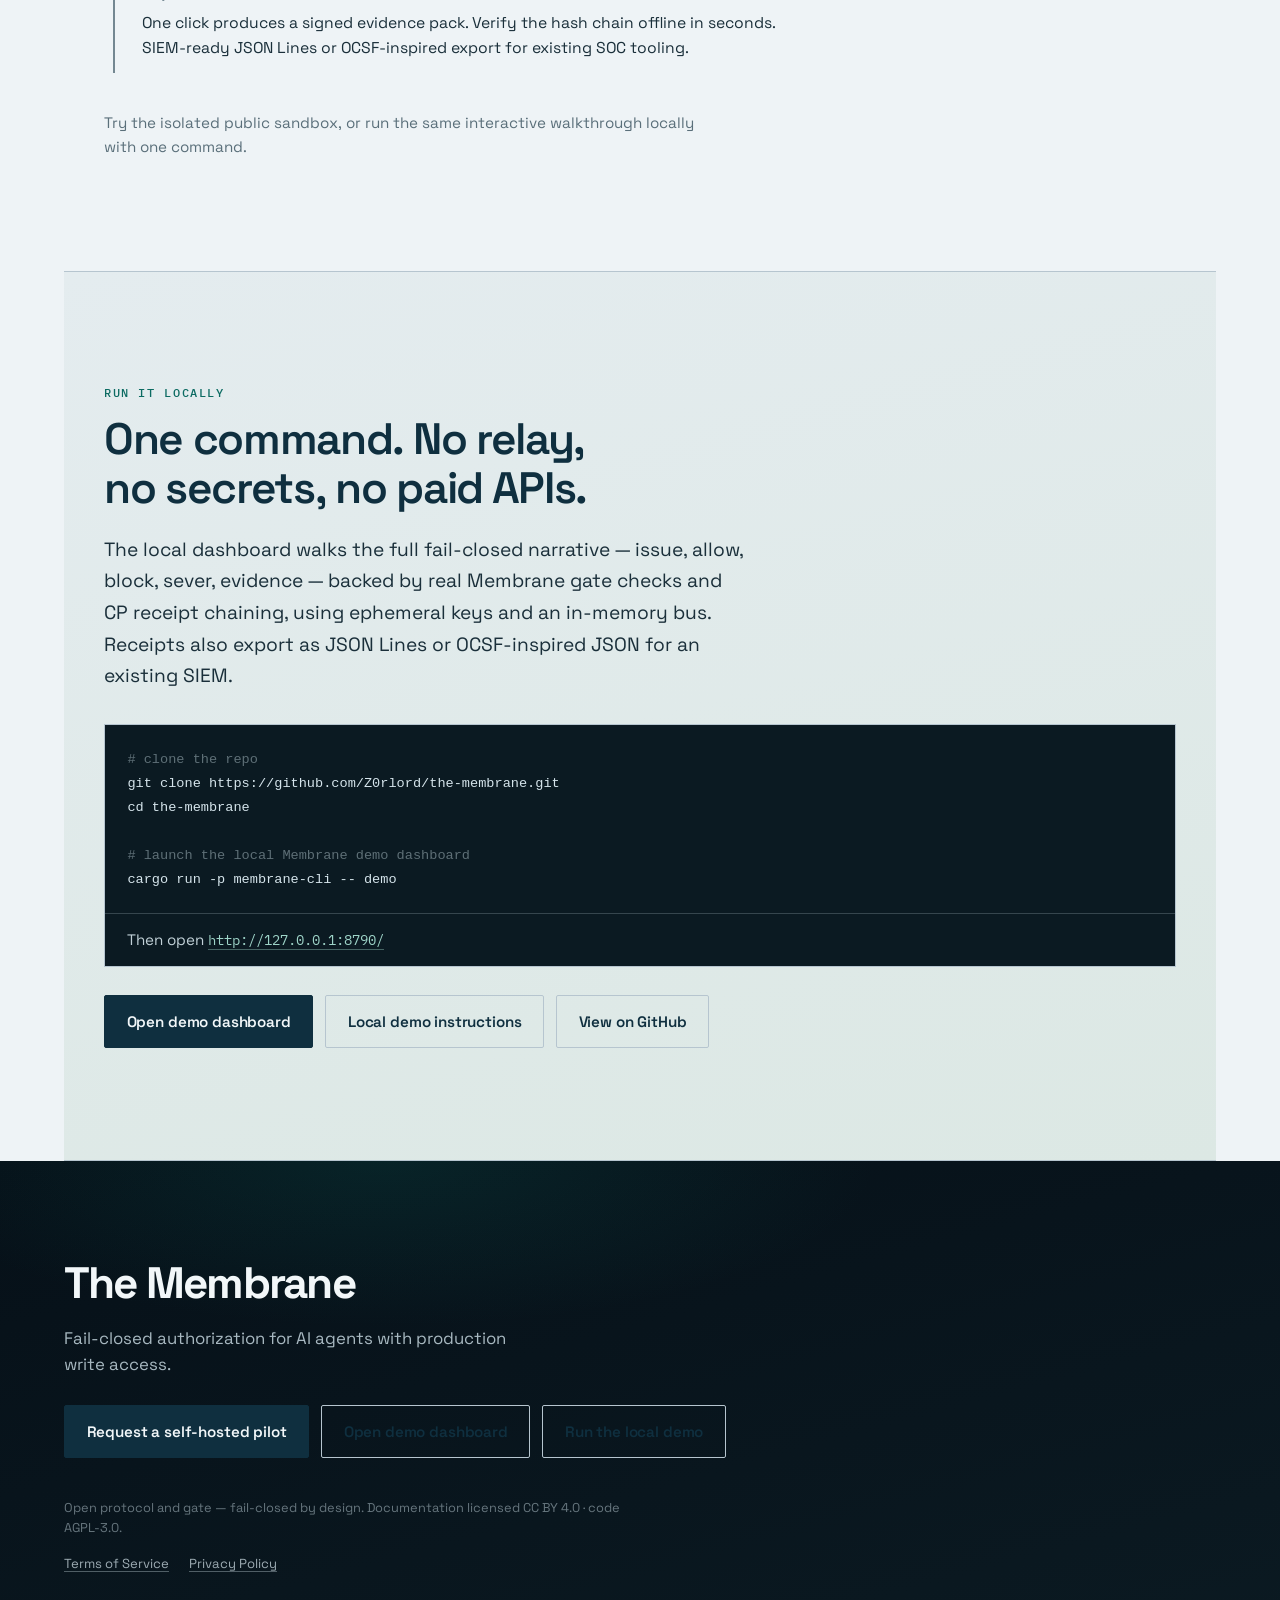
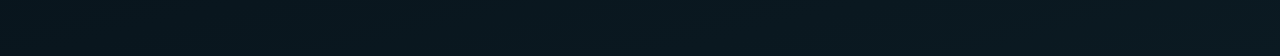
==== commit 543206ef: "Add local read-only operator audit dashboard" ====
--- a/site/index.html
+++ b/site/index.html
@@ -40,6 +40,7 @@
         <a class="btn btn-primary" href="https://github.com/Z0rlord/the-membrane/issues/new?template=pilot-request.yml" rel="noopener" target="_blank">Request a self-hosted pilot</a>
         <a class="btn btn-ghost" href="https://membrane-demo.dojopop.live/" rel="noopener" target="_blank">Open demo dashboard</a>
         <a class="btn btn-ghost" href="#run">Run the local demo</a>
+        <a class="btn btn-ghost" href="/operator-dashboard/">Preview operator audit (synthetic)</a>
       </div>
     </div>
 
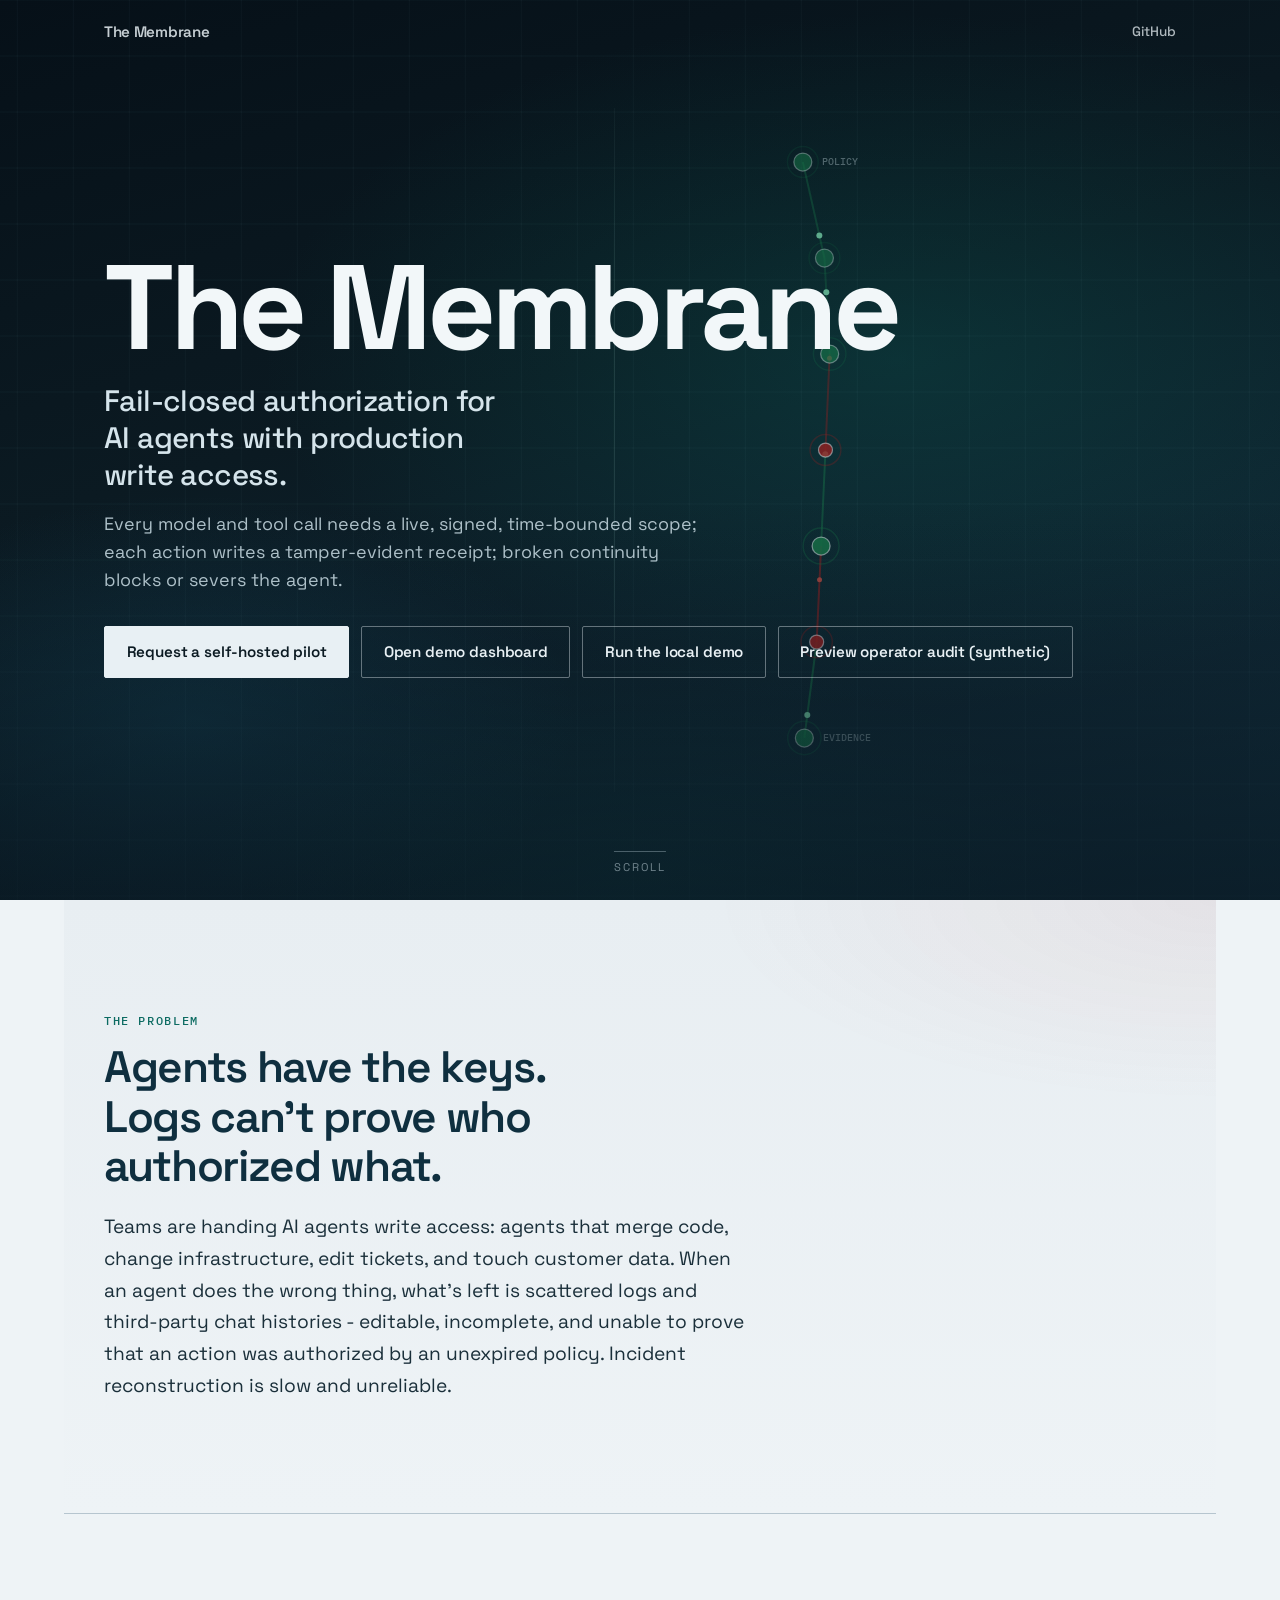
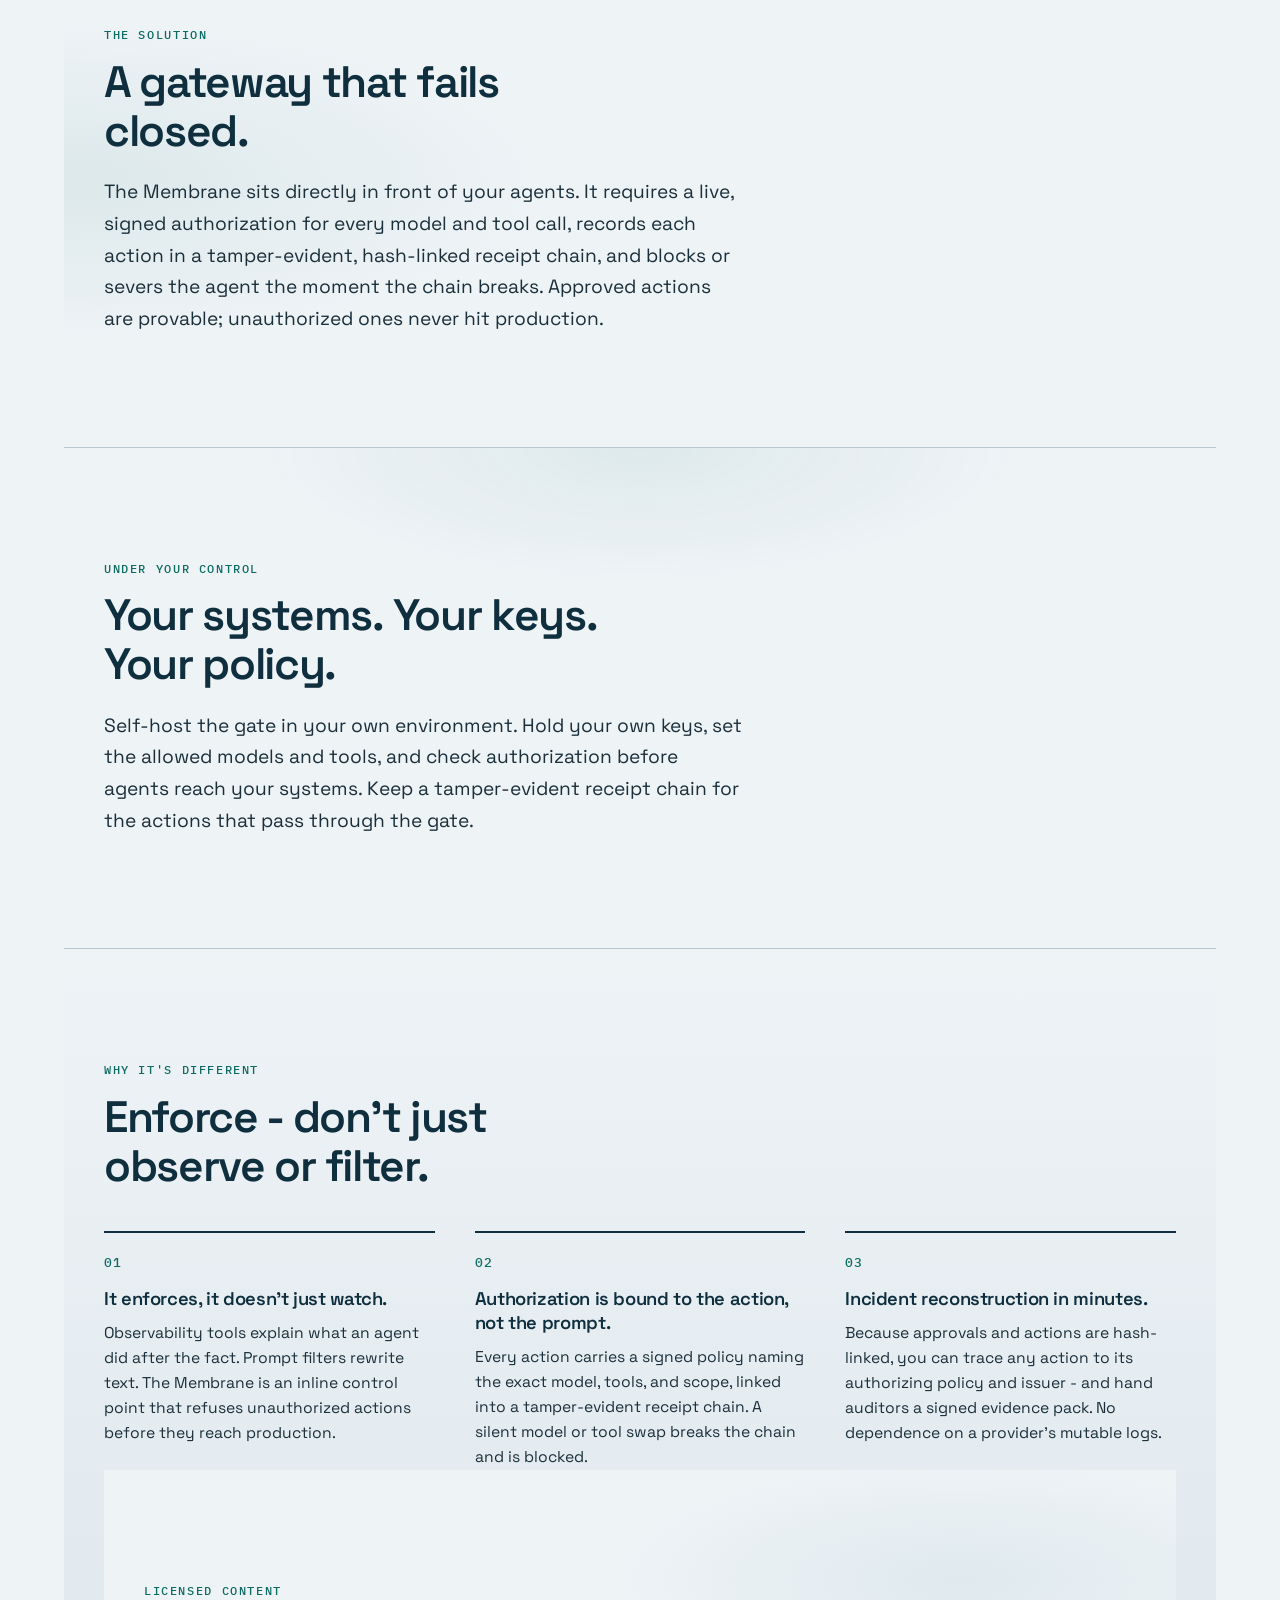
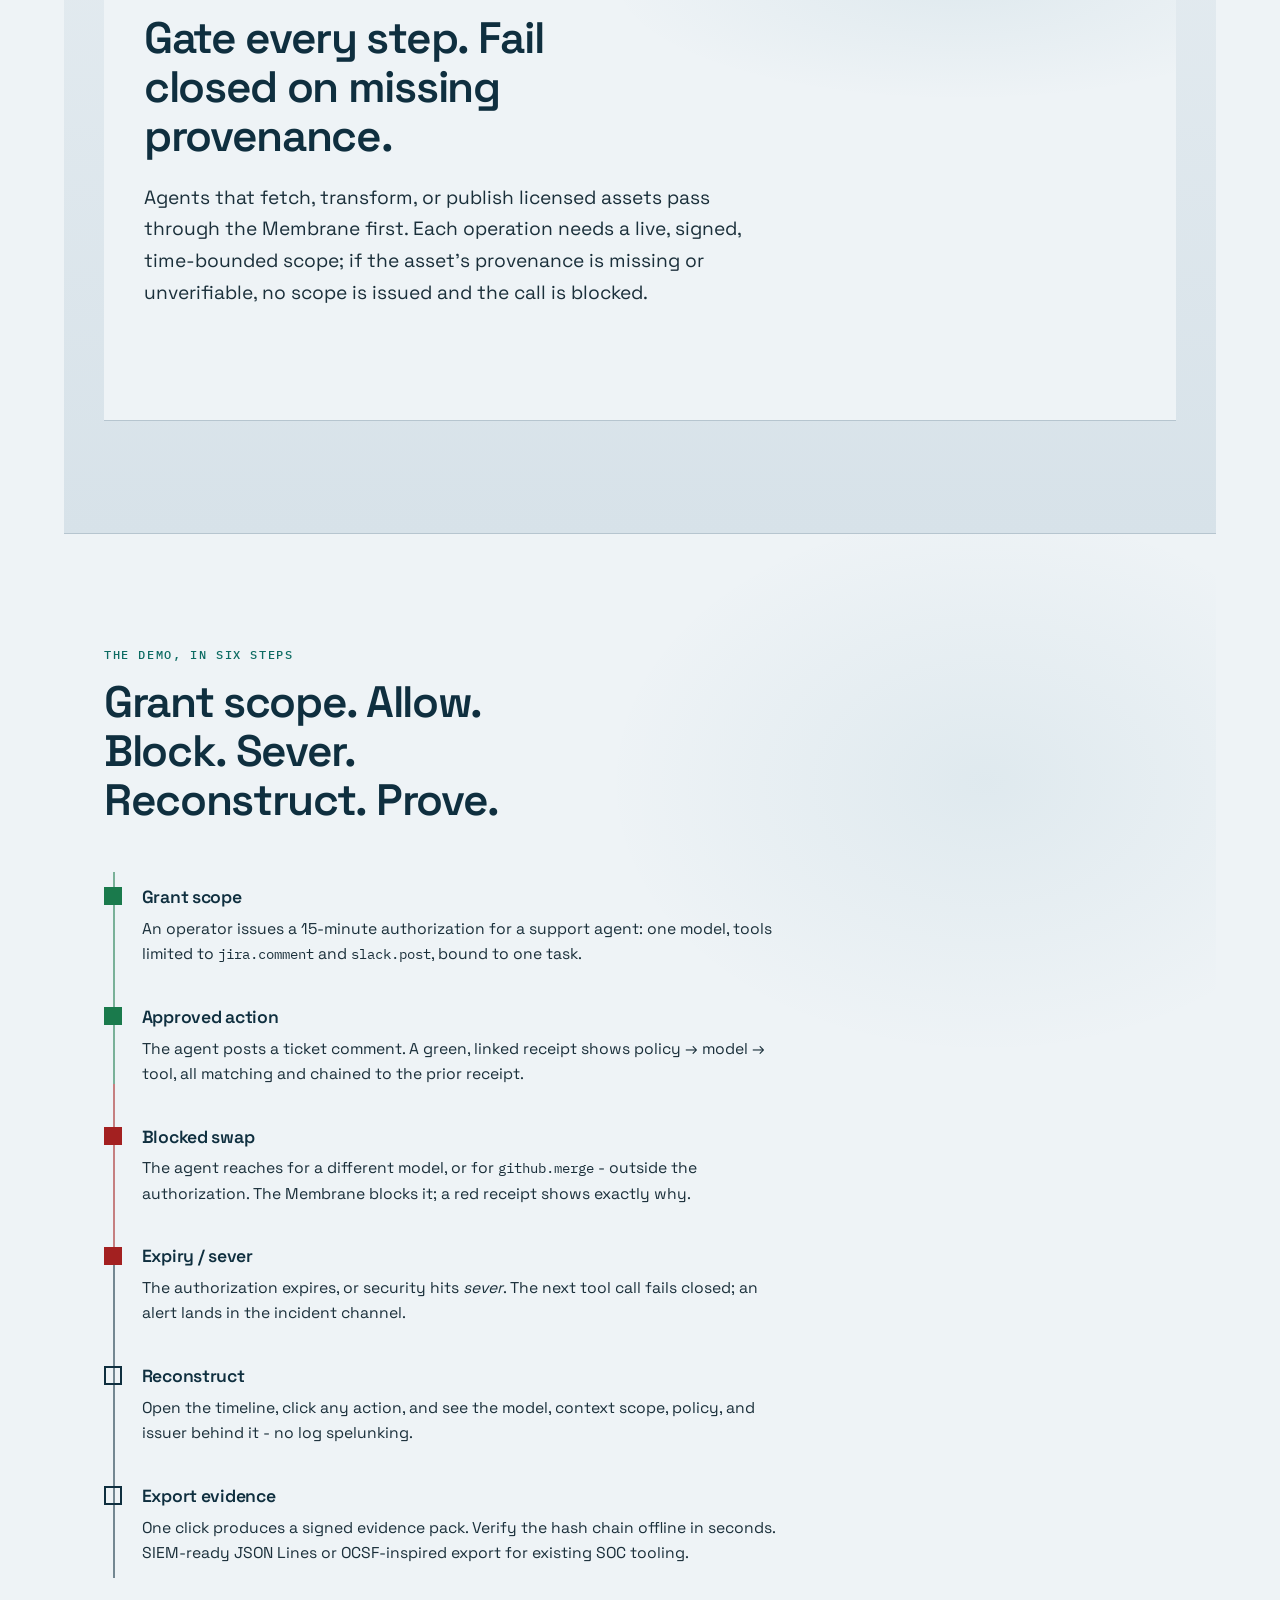
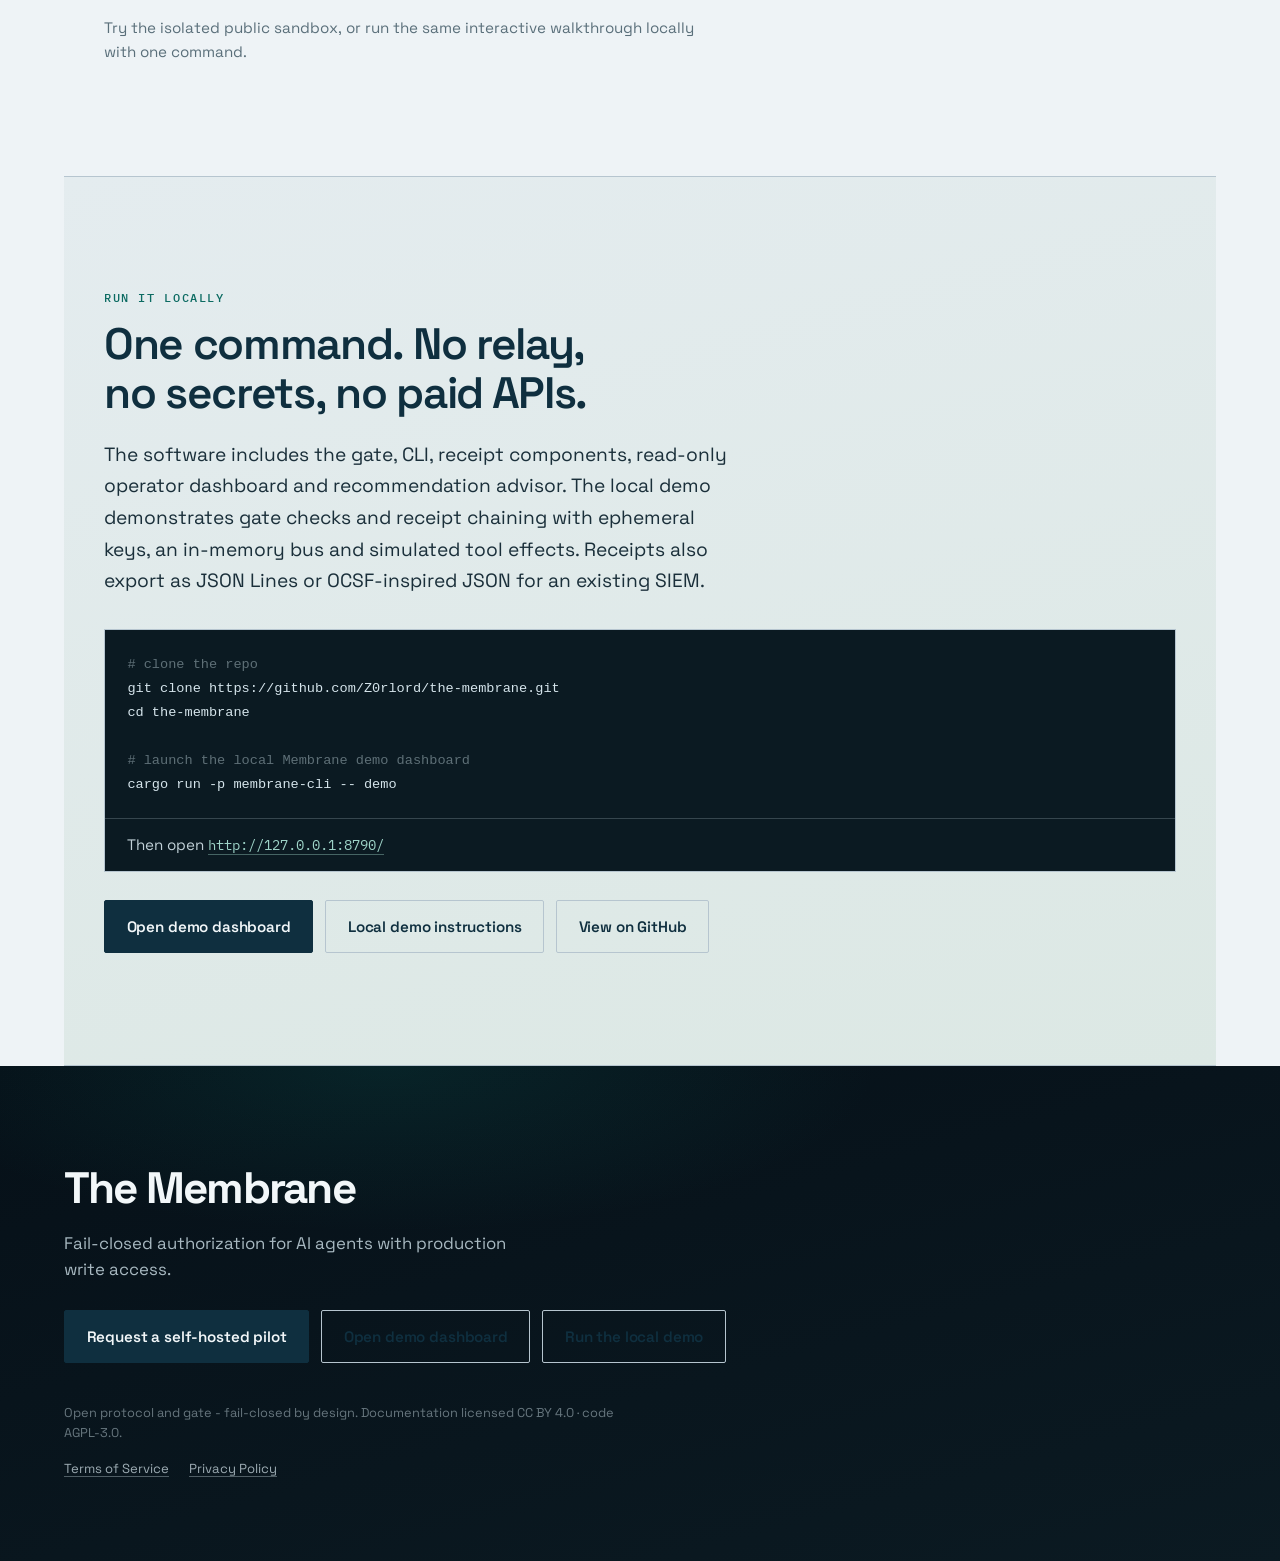
==== commit a16285a4: "Docs: clean up site/index.html Documentation and wording cleanup on review branch only." ====
--- a/site/index.html
+++ b/site/index.html
@@ -3,12 +3,12 @@
 <head>
   <meta charset="utf-8" />
   <meta name="viewport" content="width=device-width, initial-scale=1" />
-  <title>The Membrane — Fail-closed authorization for AI agents with production write access</title>
-  <meta name="description" content="The Membrane is a fail-closed authorization gateway for AI agents with production or operational write access — for sovereigns, nation-states, and enterprise. Live signed scopes, tamper-evident receipts, block or sever on broken continuity." />
+  <title>The Membrane - Fail-closed authorization for AI agents with production write access</title>
+  <meta name="description" content="The Membrane is a fail-closed authorization gateway for AI agents with production or operational write access. Self-hosted under the operator's keys. Live signed scopes, tamper-evident receipts, block or sever on broken continuity." />
   <meta name="theme-color" content="#0b1a22" />
 
   <meta property="og:type" content="website" />
-  <meta property="og:title" content="The Membrane — fail-closed authorization gateway for AI agents" />
+  <meta property="og:title" content="The Membrane - fail-closed authorization gateway for AI agents" />
   <meta property="og:description" content="Every model and tool call needs a live, signed, time-bounded scope. Each action writes a tamper-evident receipt. Broken continuity blocks or severs the agent." />
   <meta property="og:image" content="assets/og.svg" />
   <meta name="twitter:card" content="summary_large_image" />
@@ -53,9 +53,9 @@
       <p class="eyebrow">The problem</p>
       <h2 class="section-title">Agents have the keys. Logs can't prove who authorized what.</h2>
       <p class="lede">
-        Teams are handing AI agents real write access: agents that merge code, change
+        Teams are handing AI agents write access: agents that merge code, change
         infrastructure, edit tickets, and touch customer data. When an agent does the wrong thing,
-        what’s left is scattered logs and third-party chat histories — editable, incomplete, and
+        what's left is scattered logs and third-party chat histories - editable, incomplete, and
         unable to prove that an action was authorized by an unexpired policy. Incident reconstruction
         is slow and unreliable.
       </p>
@@ -75,21 +75,19 @@
 
     <!-- ============ WHO ============ -->
     <section class="section section-audience reveal" id="who">
-      <p class="eyebrow">Who it’s for</p>
-      <h2 class="section-title">Sovereigns. Nation-states. Enterprise.</h2>
-      <p class="lede">
-        One product — a fail-closed authorization gateway for AI agents with production or operational
-        write access — sold to three customer classes: sovereigns, nation-states, and enterprise.
-        Self-host the gate, hold your own keys, and prove every agent action with live signed scopes and
-        tamper-evident receipts. High-assurance and mil/gov postures sit with sovereign and nation-state
-        operators who need attested actions and fail-closed continuity.
+      <p class="eyebrow">Under your control</p>
+      <h2 class="section-title">Your systems. Your keys. Your policy.</h2>
+      <p class="lede">
+        Self-host the gate in your own environment. Hold your own keys, set the allowed models and
+        tools, and check authorization before agents reach your systems. Keep a tamper-evident
+        receipt chain for the actions that pass through the gate.
       </p>
     </section>
 
     <!-- ============ DIFFERENTIATORS ============ -->
     <section class="section section-diff reveal" id="how">
       <p class="eyebrow">Why it's different</p>
-      <h2 class="section-title">Enforce — don’t just observe or filter.</h2>
+      <h2 class="section-title">Enforce - don't just observe or filter.</h2>
       <div class="diff-grid">
         <div class="diff-item">
           <span class="diff-num">01</span>
@@ -108,7 +106,7 @@
           <span class="diff-num">03</span>
           <h3>Incident reconstruction in minutes.</h3>
           <p>Because approvals and actions are hash-linked, you can trace any action to its authorizing
-            policy and issuer — and hand auditors a signed evidence pack. No dependence on a provider's
+            policy and issuer - and hand auditors a signed evidence pack. No dependence on a provider's
             mutable logs.</p>
         </div>
       </div>
@@ -123,7 +121,7 @@
       
       <h2 class="section-title">Gate every step. Fail closed on missing provenance.</h2>
       
-      <p class="lede">Agents that fetch, transform, or publish licensed assets pass through the Membrane first. Each operation needs a live, signed, time-bounded scope; if the asset’s provenance is missing or unverifiable, no scope is issued and the call is blocked.</p>
+      <p class="lede">Agents that fetch, transform, or publish licensed assets pass through the Membrane first. Each operation needs a live, signed, time-bounded scope; if the asset's provenance is missing or unverifiable, no scope is issued and the call is blocked.</p>
       
     </section>
       
@@ -163,7 +161,7 @@
           <span class="step-state" aria-hidden="true"></span>
           <div class="step-body">
             <h3>Blocked swap</h3>
-            <p>The agent reaches for a different model, or for <span class="mono">github.merge</span> —
+            <p>The agent reaches for a different model, or for <span class="mono">github.merge</span> -
               outside the authorization. The Membrane blocks it; a red receipt shows exactly why.</p>
           </div>
         </li>
@@ -180,7 +178,7 @@
           <div class="step-body">
             <h3>Reconstruct</h3>
             <p>Open the timeline, click any action, and see the model, context scope, policy,
-              and issuer behind it — no log spelunking.</p>
+              and issuer behind it - no log spelunking.</p>
           </div>
         </li>
         <li class="step step-neutral">
@@ -200,8 +198,9 @@
       <p class="eyebrow">Run it locally</p>
       <h2 class="section-title">One command. No relay, no secrets, no paid APIs.</h2>
       <p class="lede">
-        The local dashboard walks the full fail-closed narrative — issue, allow, block, sever, evidence —
-        backed by real Membrane gate checks and CP receipt chaining, using ephemeral keys and an in-memory bus.
+        The software includes the gate, CLI, receipt components, read-only operator dashboard and
+        recommendation advisor. The local demo demonstrates gate checks and receipt chaining
+        with ephemeral keys, an in-memory bus and simulated tool effects.
         Receipts also export as JSON Lines or OCSF-inspired JSON for an existing SIEM.
       </p>
       <div class="run-panel">
@@ -234,7 +233,7 @@
         <a class="btn btn-ghost" href="#run">Run the local demo</a>
       </div>
       <p class="footer-meta">
-        Open protocol and gate — fail-closed by design.
+        Open protocol and gate - fail-closed by design.
         Documentation licensed CC BY 4.0 · code AGPL-3.0.
       </p>
       <nav class="footer-legal" aria-label="Legal">
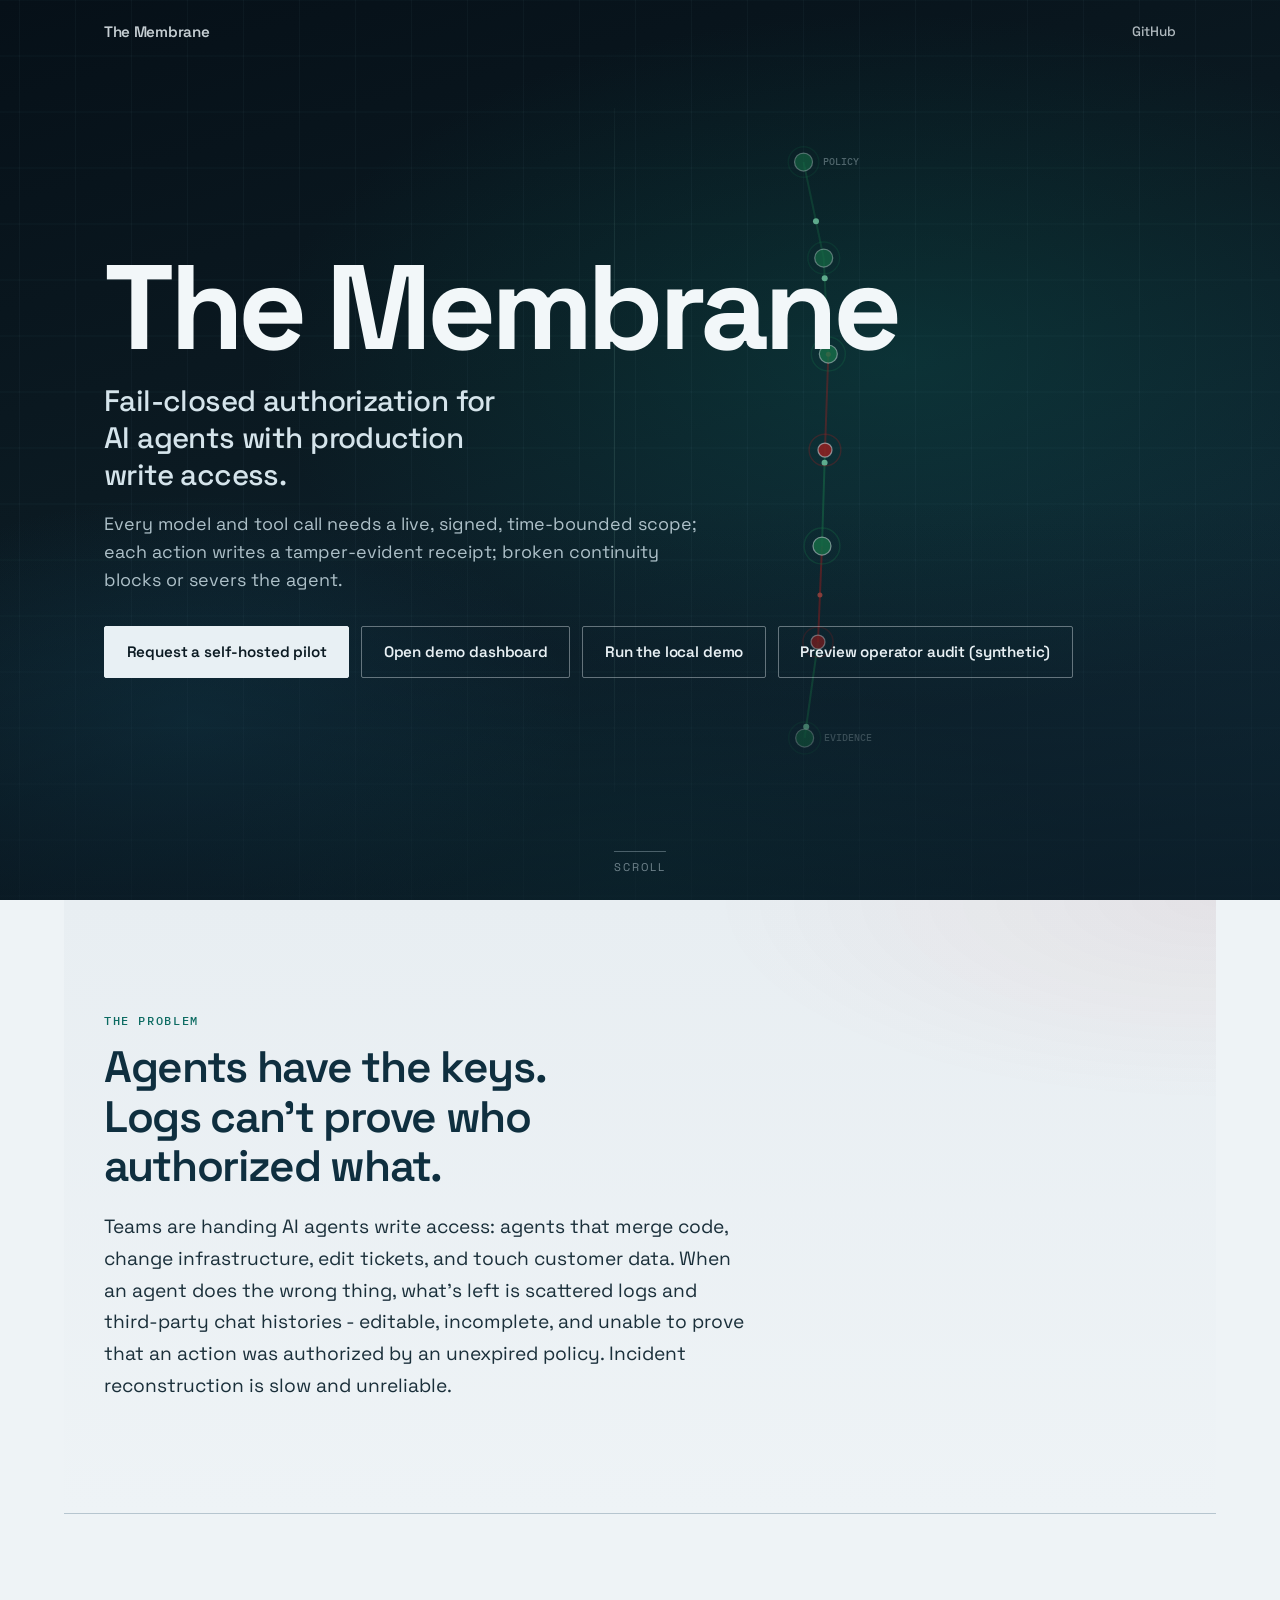
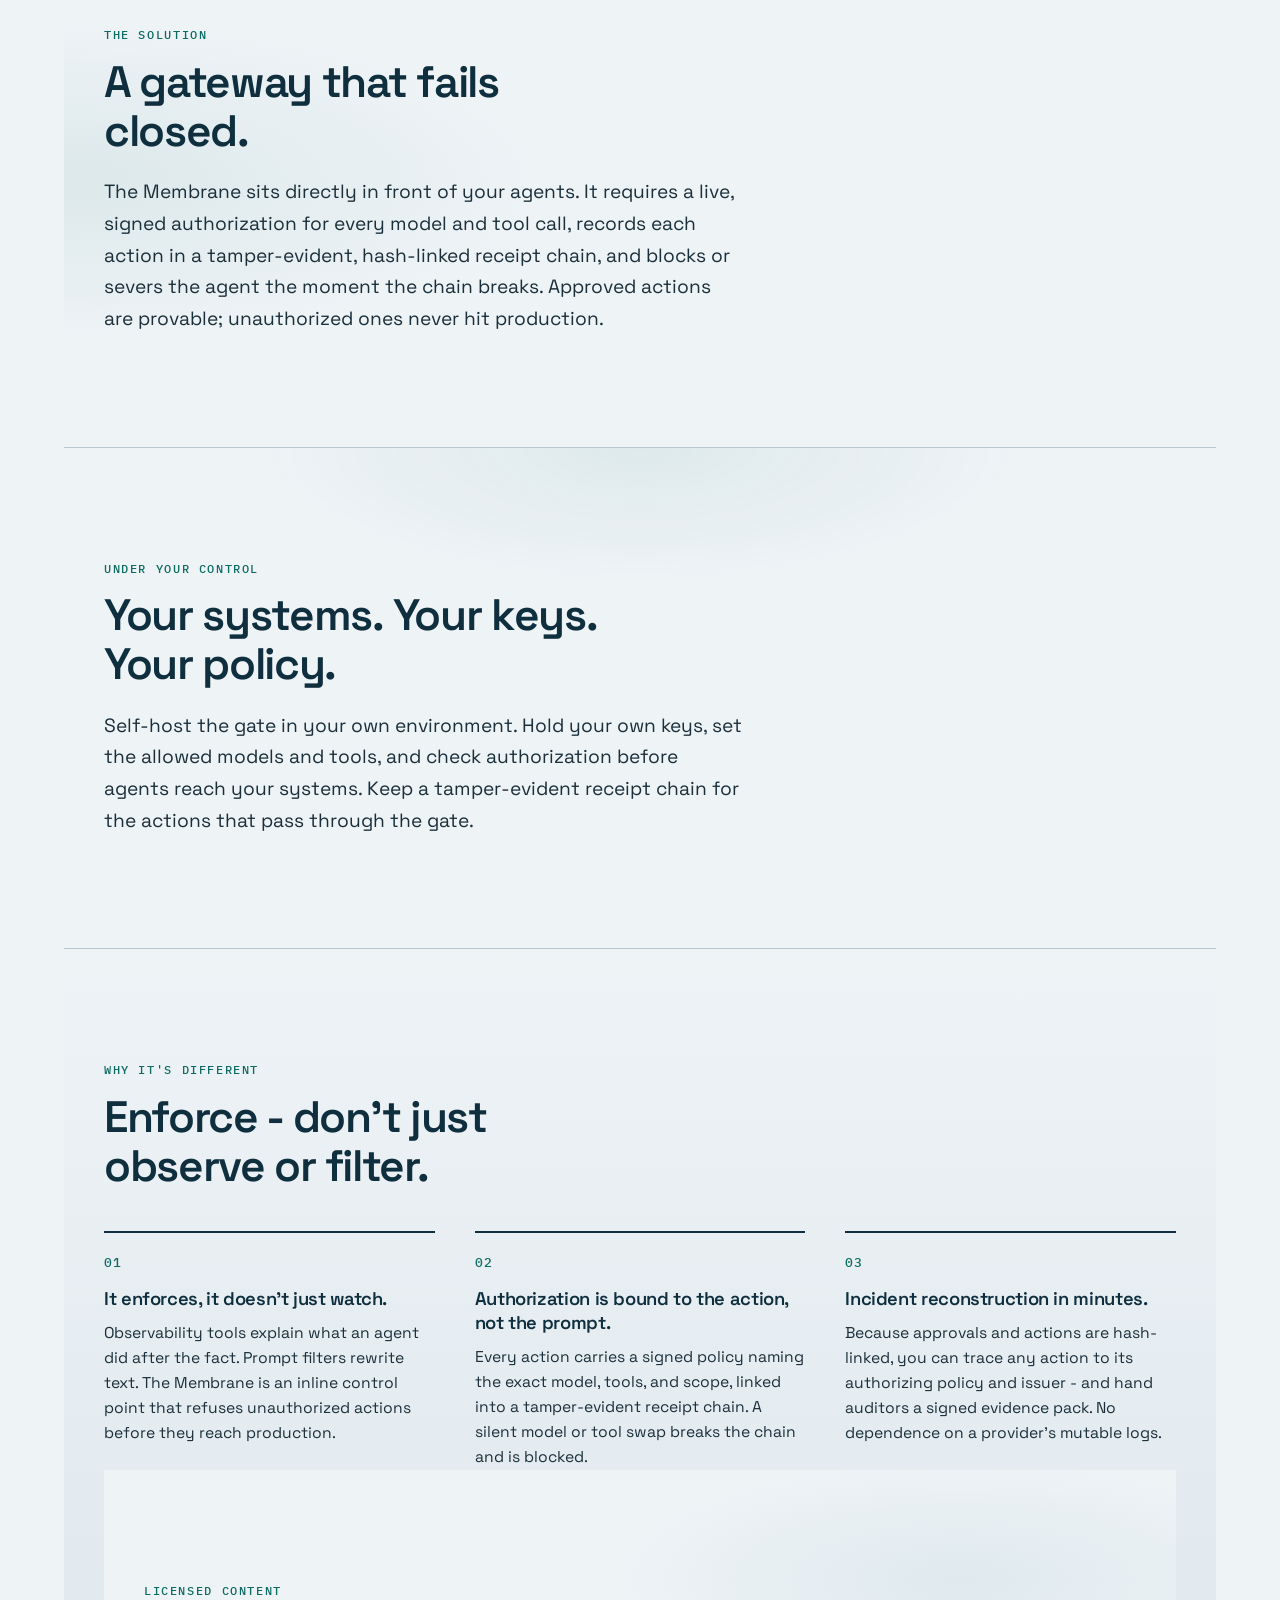
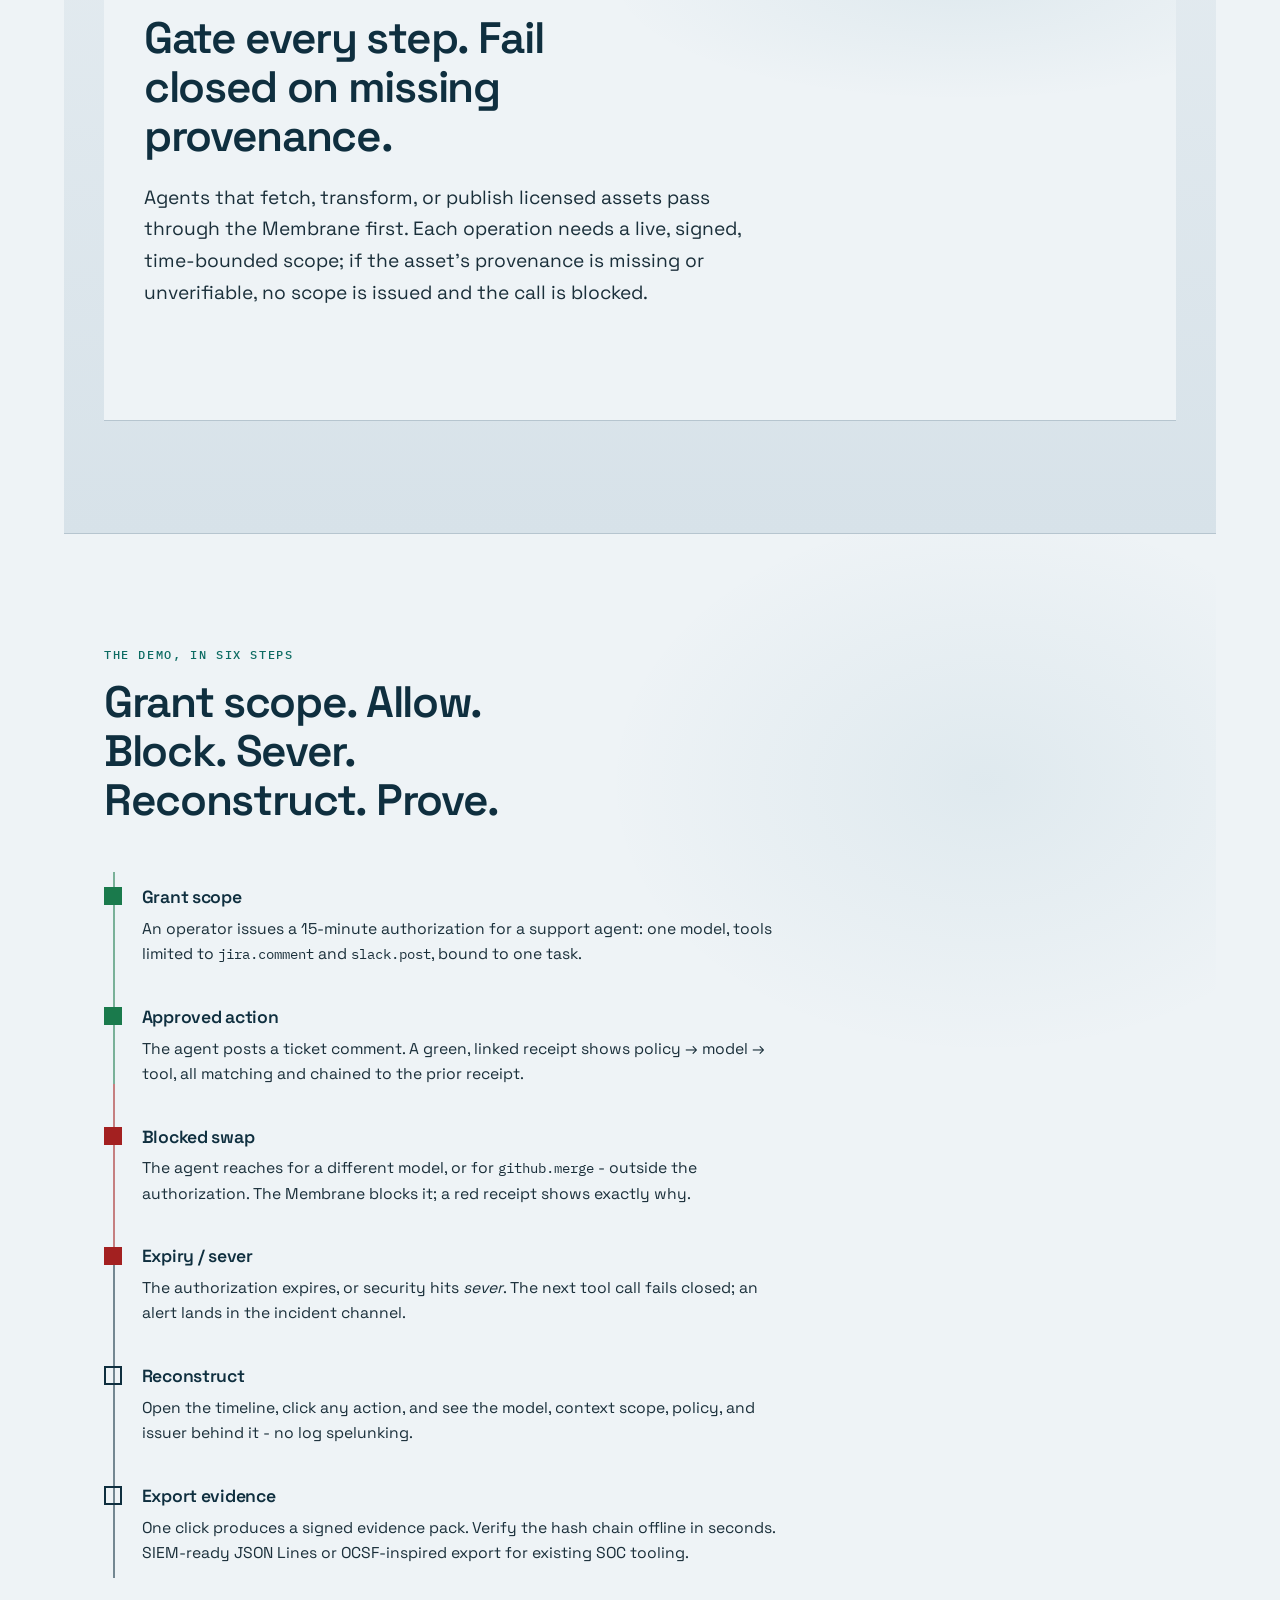
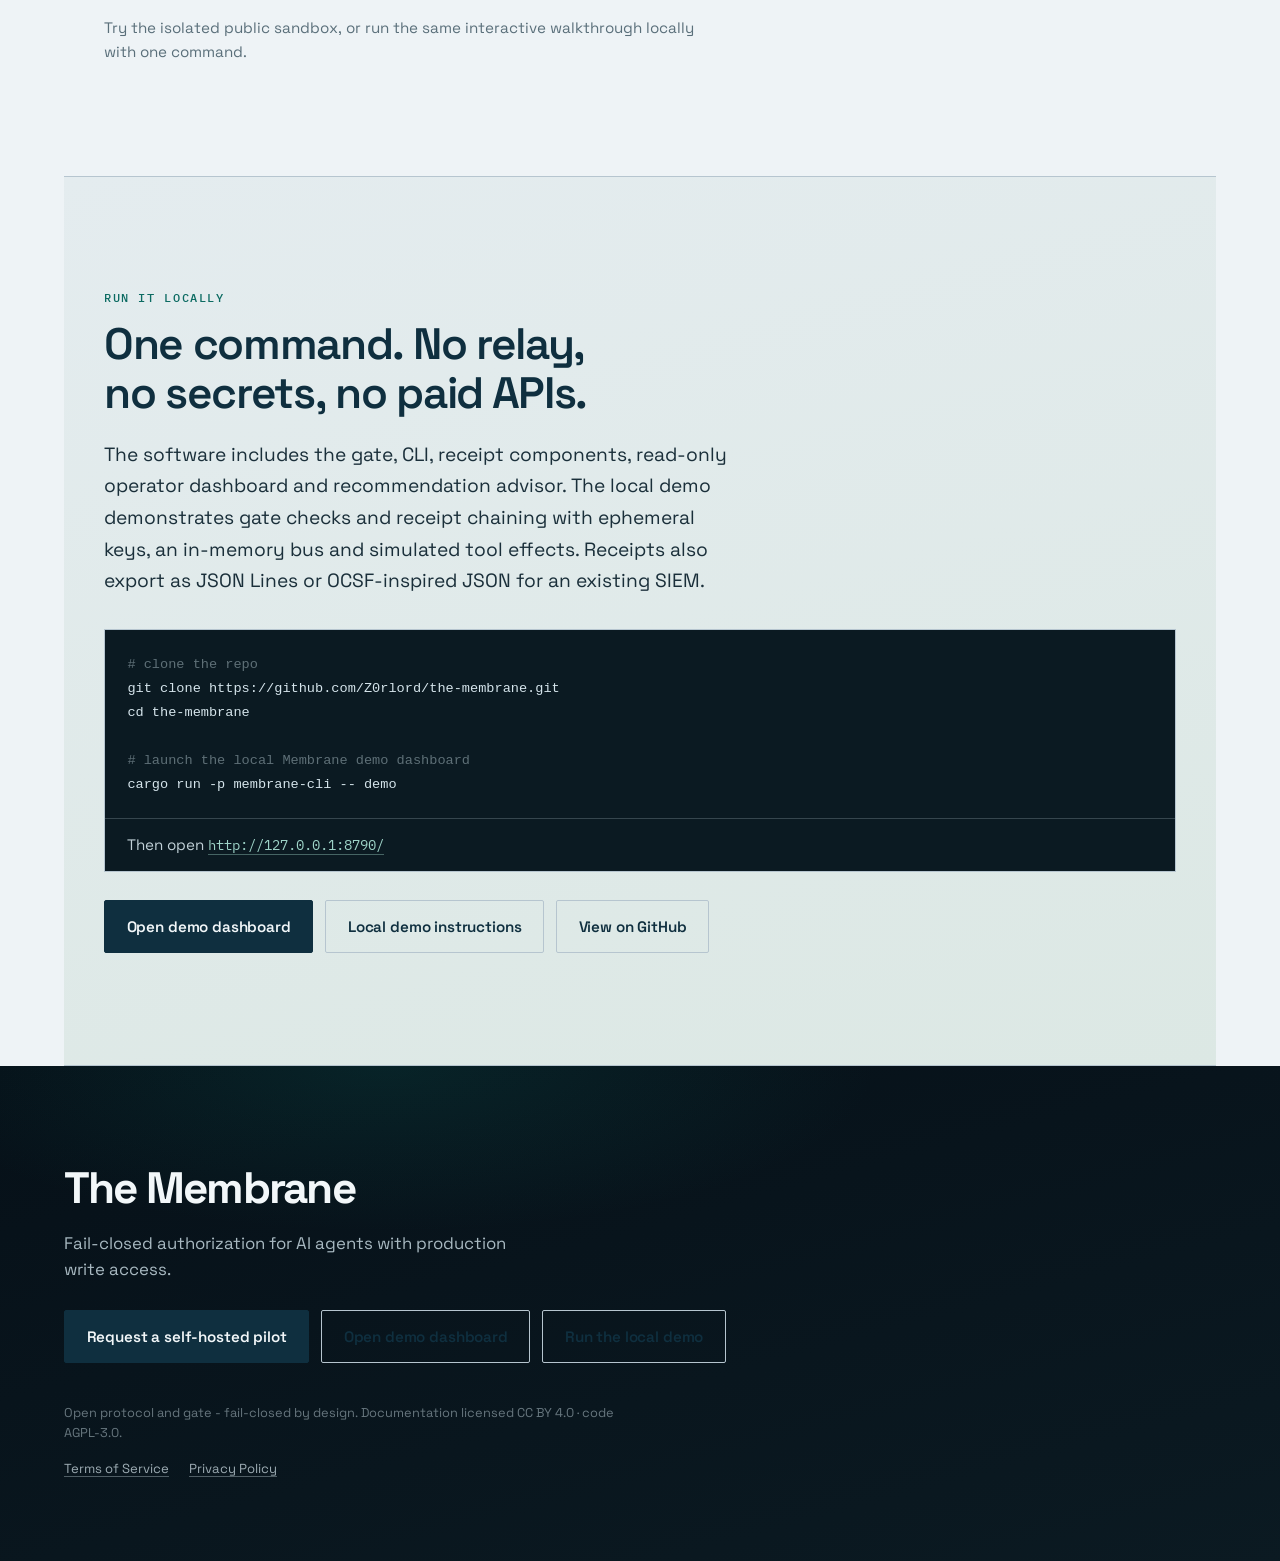
==== commit fc224d36: "Legal pages: site/index.html" ====
--- a/site/index.html
+++ b/site/index.html
@@ -229,7 +229,7 @@
       <p class="footer-tag">Fail-closed authorization for AI agents with production write access.</p>
       <div class="cta-group">
         <a class="btn btn-primary" href="https://github.com/Z0rlord/the-membrane/issues/new?template=pilot-request.yml" rel="noopener" target="_blank">Request a self-hosted pilot</a>
-        <a class="btn btn-ghost" href="https://membrane-demo.dojop.live/" rel="noopener" target="_blank">Open demo dashboard</a>
+        <a class="btn btn-ghost" href="https://membrane-demo.dojopop.live/" rel="noopener" target="_blank">Open demo dashboard</a>
         <a class="btn btn-ghost" href="#run">Run the local demo</a>
       </div>
       <p class="footer-meta">
